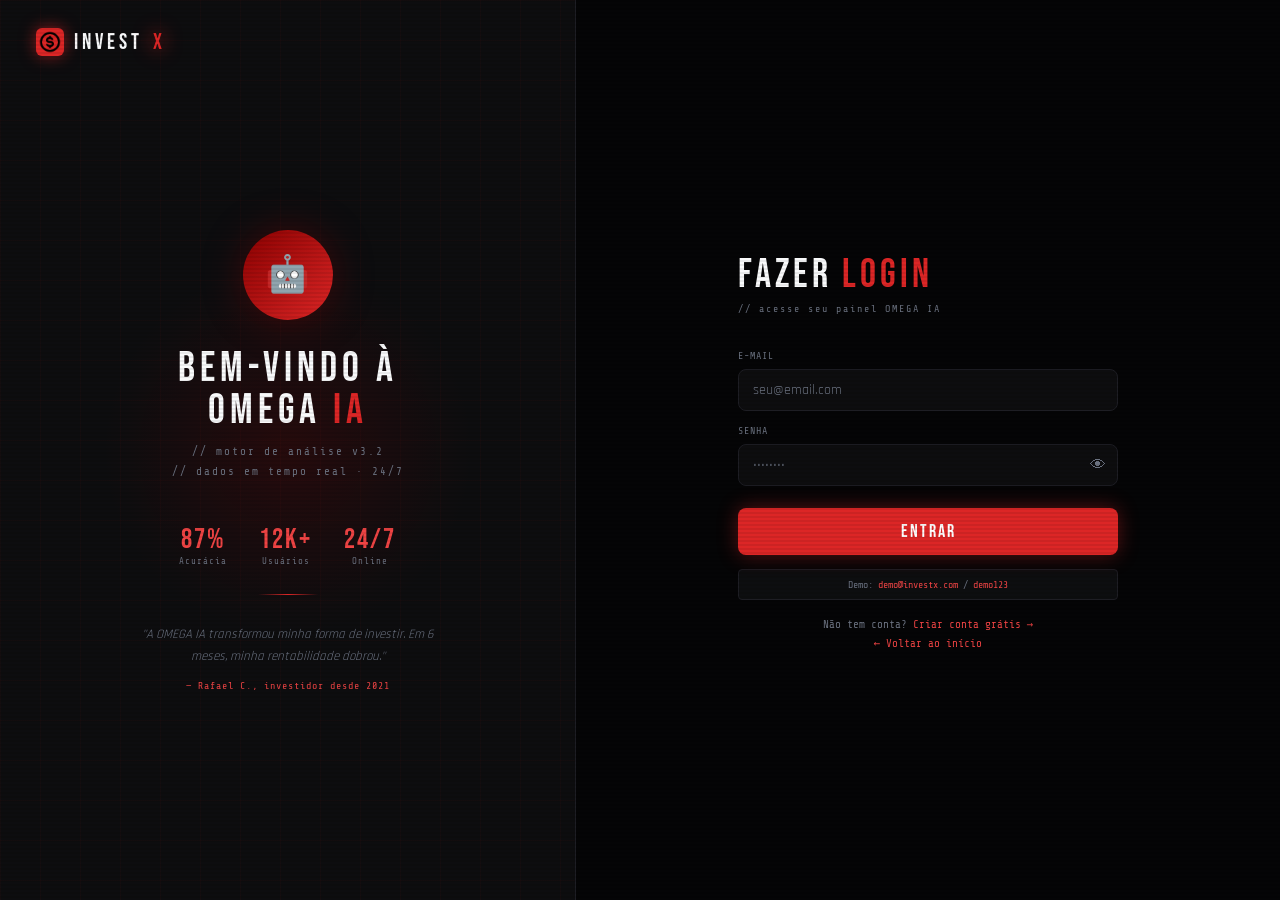
==== InvestX/Documentos/HTML/index.html @ 9cf40afb "InvestX - arquivos" ====
<!DOCTYPE html>
<html lang="pt-BR">
<head>
  <meta charset="UTF-8">
  <meta name="viewport" content="width=device-width, initial-scale=1.0">
  <meta name="author" content="Rafael Sanguini Colagrossi">
  <meta name="description" content="InvestX — IA de Investimentos">
  <title>InvestX — Dashboard</title>
  <link href="https://fonts.googleapis.com/css2?family=Bebas+Neue&family=Rajdhani:wght@300;400;500;600;700&family=Share+Tech+Mono&display=swap" rel="stylesheet">
  <link rel="stylesheet" href="../CSS/style.css">
</head>
<body>

<!-- ======= TOPBAR ======= -->
<header class="topbar">
  <span style="display:flex;align-items:center;gap:12px;">
    <button class="btn-mobile-menu" onclick="toggleSidebar()">
      <span></span><span></span><span></span>
    </button>
    <span class="logo" onclick="navigate('dashboard')">
      <span class="logo-icon">
        <img src="[data-uri]" alt="X">
      </span>
      Invest<em>X</em>
    </span>
  </span>
  <span class="top-actions">
    <span class="status-badge"><span class="status-dot"></span>IA ATIVA</span>
    <span class="status-badge">MERCADO ABERTO</span>
    <button class="btn-mobile-chat" onclick="toggleChat()">
      <img src="[data-uri]" alt="chat">
    </button>
    <a href="perfil.html" class="user-avatar" title="Perfil">VF</a>
  </span>
</header>

<span class="sidebar-overlay" id="overlay" onclick="closeAll()"></span>

<main class="layout">

<!-- ======= SIDEBAR ======= -->
<aside class="sidebar" id="sidebar">
  <nav class="sidebar-nav">
    <div class="nav-group">
      <span class="nav-label">Navegação</span>
      <button class="nav-item active" onclick="navigate('dashboard')"><span class="nav-icon">⊞</span> Dashboard</button>
      <button class="nav-item" onclick="navigate('portfolio')"><span class="nav-icon">◈</span> Portfólio</button>
      <button class="nav-item" onclick="navigate('mercado')"><span class="nav-icon">◉</span> Mercado</button>
      <button class="nav-item" onclick="navigate('analise')"><span class="nav-icon">⟁</span> Análise IA</button>
      <button class="nav-item" onclick="navigate('alertas')"><span class="nav-icon">◈</span> Alertas</button>
      <button class="nav-item" onclick="navigate('negociar')" style="border:1px solid rgba(220,38,38,0.3);margin-top:4px;"><span class="nav-icon">⚡</span> Negociar</button>
    </div>
    <div class="nav-group">
      <span class="nav-label" style="margin-top:8px;">Conta</span>
      <button class="nav-item" onclick="location.href='perfil.html'"><span class="nav-icon">◎</span> Perfil</button>
      <button class="nav-item" onclick="location.href='config.html'"><span class="nav-icon">⚙</span> Configurações</button>
      <button class="nav-item" onclick="logout()" style="margin-top:4px;"><span class="nav-icon">⇥</span> Sair</button>
    </div>
  </nav>
  <section class="market-mini">
    <span class="nav-label" style="padding:0 0 6px;font-size:10px;">Índices</span>
    <article class="mini-asset"><span class="mini-name">IBOV</span><span class="mini-val up">▲ 128.741</span></article>
    <article class="mini-asset"><span class="mini-name">S&P500</span><span class="mini-val up">▲ 5.248</span></article>
    <article class="mini-asset"><span class="mini-name">BTC/USD</span><span class="mini-val up">▲ 84.210</span></article>
    <article class="mini-asset"><span class="mini-name">USD/BRL</span><span class="mini-val dn">▼ 5,87</span></article>
  </section>
</aside>

<!-- ======= CONTENT AREA ======= -->
<section class="content-area">

  <!-- ===== DASHBOARD ===== -->
  <section class="page-view active" id="view-dashboard">
    <section class="metrics">
      <article class="metric-card" onclick="navigate('portfolio')">
        <p class="metric-label">Patrimônio Total:</p>
        <p class="metric-value">R$ 48.320</p>
        <p class="metric-change up">▲ +R$ 1.240 hoje</p>
        <p class="metric-sub">vs. ontem: R$ 47.080</p>
        <div style="margin-top:8px;border-top:1px solid var(--border);padding-top:8px;display:flex;justify-content:space-between;">
          <span style="font-family:'Share Tech Mono',monospace;font-size:10px;color:var(--gray)">Mês: <span style="color:var(--red-glow)">+R$3.740</span></span>
          <span style="font-family:'Share Tech Mono',monospace;font-size:10px;color:var(--gray)">Ano: <span style="color:var(--red-glow)">+R$8.120</span></span>
        </div>
      </article>
      <article class="metric-card" onclick="navigate('portfolio')">
        <p class="metric-label">Rentabilidade Mês:</p>
        <p class="metric-value up">+8,4%</p>
        <p class="metric-change up">▲ Acima do CDI</p>
        <p class="metric-sub">CDI: +0,87% · IBOV: +3,2%</p>
        <div style="margin-top:8px;border-top:1px solid var(--border);padding-top:8px;display:flex;justify-content:space-between;">
          <span style="font-family:'Share Tech Mono',monospace;font-size:10px;color:var(--gray)">12M: <span style="color:var(--red-glow)">+31,5%</span></span>
          <span style="font-family:'Share Tech Mono',monospace;font-size:10px;color:var(--gray)">Sharpe: <span style="color:var(--red-glow)">1.82</span></span>
        </div>
      </article>
      <article class="metric-card" onclick="navigate('analise')">
        <p class="metric-label">Score IA:</p>
        <p class="metric-value" style="color:var(--red-glow)">87/100</p>
        <p class="metric-change up">▲ +3 pts semana</p>
        <p class="metric-sub">Perfil: Moderado</p>
        <div style="margin-top:8px;border-top:1px solid var(--border);padding-top:8px;display:flex;justify-content:space-between;">
          <span style="font-family:'Share Tech Mono',monospace;font-size:10px;color:var(--gray)">Risco: <span style="color:#f59e0b">Médio</span></span>
          <span style="font-family:'Share Tech Mono',monospace;font-size:10px;color:var(--gray)">Div.: <span style="color:var(--red-glow)">Boa</span></span>
        </div>
      </article>
      <article class="metric-card" onclick="navigate('alertas')">
        <p class="metric-label">Posições Abertas:</p>
        <p class="metric-value">12</p>
        <p class="metric-change" style="color:var(--gray)">3 com alerta IA</p>
        <p class="metric-sub">2 aguard. revisão</p>
        <div style="margin-top:8px;border-top:1px solid var(--border);padding-top:8px;display:flex;justify-content:space-between;">
          <span style="font-family:'Share Tech Mono',monospace;font-size:10px;color:var(--gray)">Lucrativas: <span style="color:var(--red-glow)">9/12</span></span>
          <span style="font-family:'Share Tech Mono',monospace;font-size:10px;color:var(--gray)">Stop: <span style="color:#f59e0b">2</span></span>
        </div>
      </article>
      <article class="metric-card" onclick="navigate('portfolio')" style="cursor:pointer;">
        <p class="metric-label">Dividendos (mês):</p>
        <p class="metric-value" style="color:var(--red-glow)">R$ 420</p>
        <p class="metric-change up">▲ +R$80 vs mês ant.</p>
        <p class="metric-sub">Yield médio: 8,7% a.a.</p>
        <div style="margin-top:8px;border-top:1px solid var(--border);padding-top:8px;display:flex;justify-content:space-between;">
          <span style="font-family:'Share Tech Mono',monospace;font-size:10px;color:var(--gray)">FIIs: <span style="color:var(--red-glow)">R$310</span></span>
          <span style="font-family:'Share Tech Mono',monospace;font-size:10px;color:var(--gray)">Ações: <span style="color:var(--red-glow)">R$110</span></span>
        </div>
      </article>
      <article class="metric-card" onclick="navigate('negociar')" style="cursor:pointer;border-color:rgba(220,38,38,0.3);">
        <p class="metric-label">Poder de Compra:</p>
        <p class="metric-value">R$ 5.200</p>
        <p class="metric-change" style="color:var(--gray)">Saldo disponível</p>
        <p class="metric-sub">Margem: R$12.000</p>
        <div style="margin-top:8px;border-top:1px solid rgba(220,38,38,0.3);padding-top:8px;text-align:center;">
          <span style="font-family:'Bebas Neue',sans-serif;font-size:13px;color:var(--red-bright);letter-spacing:1px;">⚡ NEGOCIAR AGORA</span>
        </div>
      </article>
    </section>

    <section class="dash-center">
      <!-- Chart panel -->
      <section class="chart-panel">
        <header class="panel-header">
          <h2 class="panel-title">Gráfico <em>Ativo</em></h2>
          <nav class="chart-tabs">
            <button class="chart-tab active" onclick="setTab(this,'1D')">1D</button>
            <button class="chart-tab" onclick="setTab(this,'1S')">1S</button>
            <button class="chart-tab" onclick="setTab(this,'1M')">1M</button>
            <button class="chart-tab" onclick="setTab(this,'3M')">3M</button>
            <button class="chart-tab" onclick="setTab(this,'1A')">1A</button>
          </nav>
        </header>
        <figure class="chart-wrapper">
          <svg class="chart-svg" id="chartSVG" viewBox="0 0 600 220" preserveAspectRatio="none">
            <defs>
              <linearGradient id="lineGrad" x1="0%" y1="0%" x2="100%" y2="0%">
                <stop offset="0%" style="stop-color:#8b0000"/>
                <stop offset="50%" style="stop-color:#dc2626"/>
                <stop offset="100%" style="stop-color:#ef4444"/>
              </linearGradient>
              <linearGradient id="areaGrad" x1="0%" y1="0%" x2="0%" y2="100%">
                <stop offset="0%" style="stop-color:#dc2626;stop-opacity:0.25"/>
                <stop offset="100%" style="stop-color:#dc2626;stop-opacity:0"/>
              </linearGradient>
              <linearGradient id="ringGrad" x1="0%" y1="0%" x2="100%" y2="0%">
                <stop offset="0%" style="stop-color:#8b0000"/>
                <stop offset="100%" style="stop-color:#ef4444"/>
              </linearGradient>
            </defs>
            <line class="chart-bg-grid" x1="0" y1="40" x2="600" y2="40"/>
            <line class="chart-bg-grid" x1="0" y1="80" x2="600" y2="80"/>
            <line class="chart-bg-grid" x1="0" y1="120" x2="600" y2="120"/>
            <line class="chart-bg-grid" x1="0" y1="160" x2="600" y2="160"/>
            <line class="chart-bg-grid" x1="100" y1="0" x2="100" y2="220"/>
            <line class="chart-bg-grid" x1="200" y1="0" x2="200" y2="220"/>
            <line class="chart-bg-grid" x1="300" y1="0" x2="300" y2="220"/>
            <line class="chart-bg-grid" x1="400" y1="0" x2="400" y2="220"/>
            <line class="chart-bg-grid" x1="500" y1="0" x2="500" y2="220"/>
            <text class="chart-label" x="8" y="38">R$38</text>
            <text class="chart-label" x="8" y="78">R$36</text>
            <text class="chart-label" x="8" y="118">R$34</text>
            <text class="chart-label" x="8" y="158">R$32</text>
            <text class="chart-label" x="95" y="215">09h</text>
            <text class="chart-label" x="195" y="215">11h</text>
            <text class="chart-label" x="295" y="215">13h</text>
            <text class="chart-label" x="395" y="215">15h</text>
            <text class="chart-label" x="495" y="215">17h</text>
            <path class="chart-area" id="chartArea" d=""/>
            <path class="chart-line" id="chartLine" d=""/>
          </svg>
          <figcaption class="chart-overlay">
            <span class="chart-asset-name">PETR4</span>
            <span class="chart-asset-price" id="livePrice">R$ 37,48</span>
            <span class="chart-asset-change up" id="liveDelta">▲ +2.30%</span>
          </figcaption>
        </figure>
        <section class="portfolio-row">
          <article class="port-card" onclick="selectAsset('PETR4','R$ 37,48','+2.30%')">
            <span class="port-logo" style="background:linear-gradient(135deg,#8b0000,#dc2626);color:white;">P4</span>
            <span class="port-info"><strong class="port-name">PETR4</strong><span class="port-full">- Petrobras PN</span></span>
            <span class="port-right"><span class="port-price">R$37,48</span><span class="port-pct up">▲ +2.30%</span></span>
          </article>
          <article class="port-card" onclick="selectAsset('VALE3','R$ 62,14','-0.80%')">
            <span class="port-logo" style="background:linear-gradient(135deg,#1a1a2e,#3b3b6b);color:#aaa;">V3</span>
            <span class="port-info"><strong class="port-name">VALE3</strong><span class="port-full">- Vale ON</span></span>
            <span class="port-right"><span class="port-price">R$62,14</span><span class="port-pct dn">▼ -0.80%</span></span>
          </article>
          <article class="port-card" onclick="selectAsset('BTC','R$ 430.800','+4.70%')">
            <span class="port-logo" style="background:linear-gradient(135deg,#78350f,#b45309);color:white;">₿</span>
            <span class="port-info"><strong class="port-name">BTC</strong><span class="port-full">- Bitcoin</span></span>
            <span class="port-right"><span class="port-price">R$430k</span><span class="port-pct up">▲ +4.70%</span></span>
          </article>
        </section>
      </section>

      <!-- Chat panel -->
      <aside class="chat-panel" id="chatPanel">
        <header class="chat-header">
          <span class="ai-avatar">
            <img src="[data-uri]" alt="Ω">
          </span>
          <span>
            <p class="chat-ai-name">OMEGA IA</p>
            <p class="chat-ai-status">online · pronta para responder</p>
          </span>
        </header>
        <ol class="chat-messages" id="chatMessages">
          <li class="msg msg-ai">
            <p class="msg-tag">OMEGA IA</p>
            <p class="msg-bubble">Olá! 👋 Sou a **OMEGA IA**, sua assistente de investimentos. Posso analisar ações, FIIs, criptos, renda fixa e responder qualquer dúvida — financeira ou não. Como posso ajudar hoje?</p>
            <time class="msg-time">agora mesmo</time>
          </li>
        </ol>
        <nav class="suggestion-chips">
          <button class="chip" onclick="sendChip(this)">📊 Analise meu portfólio</button>
          <button class="chip" onclick="sendChip(this)">🔴 Melhores ações hoje</button>
          <button class="chip" onclick="sendChip(this)">₿ Como está o Bitcoin?</button>
          <button class="chip" onclick="sendChip(this)">📈 O que é RSI?</button>
          <button class="chip" onclick="sendChip(this)">💰 Melhor FII para dividendos</button>
          <button class="chip" onclick="sendChip(this)">⚡ Selic e meus investimentos</button>
        </nav>
        <footer class="chat-input-area">
          <textarea class="chat-input" id="chatInput" placeholder="Pergunte qualquer coisa à OMEGA IA..." rows="1"
            onkeydown="if(event.key==='Enter'&&!event.shiftKey){event.preventDefault();sendMessage()}"
            oninput="autoResize(this)"></textarea>
          <button class="send-btn" onclick="sendMessage()">
            <svg viewBox="0 0 24 24" fill="none" stroke="white" stroke-width="2.5" stroke-linecap="round">
              <line x1="22" y1="2" x2="11" y2="13"/>
              <polygon points="22 2 15 22 11 13 2 9 22 2"/>
            </svg>
          </button>
        </footer>
      </aside>
    </section>
  </section>

  <!-- ===== PORTFOLIO ===== -->
  <section class="page-view" id="view-portfolio">
    <span class="inner-page">
      <h1 class="page-title"><em>MEU</em> PORTFÓLIO</h1>
      <p class="page-sub">// 12 posições abertas · atualizado agora</p>
      <section class="summary-grid">
        <article class="summary-card"><span class="sc-label">Patrimônio Total</span><p class="sc-value">R$ 48.320</p><p class="sc-change up">▲ +R$1.240 hoje</p></article>
        <article class="summary-card"><span class="sc-label">Rentabilidade Mês</span><p class="sc-value up">+8,4%</p><p class="sc-change up">▲ CDI: 0,87%</p></article>
        <article class="summary-card"><span class="sc-label">Custo Total</span><p class="sc-value">R$ 44.600</p><p class="sc-change up">▲ Lucro: R$3.720</p></article>
      </section>
      <section class="table-section">
        <header class="table-header">
          <h2 class="table-title">POSIÇÕES <em>ABERTAS</em></h2>
          <span style="font-family:'Share Tech Mono',monospace;font-size:11px;color:var(--gray);">12 ativos</span>
        </header>
        <table class="assets-table">
          <thead><tr><th>Ativo</th><th>Qtd.</th><th>Preço Médio</th><th>Preço Atual</th><th style="text-align:right">Resultado</th><th style="text-align:right">% Cart.</th></tr></thead>
          <tbody>
            <tr>
              <td><span class="asset-logo-cell"><span class="asset-logo" style="background:linear-gradient(135deg,#8b0000,#dc2626);color:white;">P4</span><span><strong style="font-family:'Share Tech Mono',monospace;font-size:12px;color:var(--white);">PETR4</strong><br><span style="font-size:11px;color:var(--gray);">Petrobras PN</span></span></span></td>
              <td style="font-family:'Share Tech Mono',monospace">200</td><td style="font-family:'Share Tech Mono',monospace">R$35,10</td><td style="font-family:'Share Tech Mono',monospace">R$37,48</td>
              <td class="td-right up">+R$476<span>+6,78%</span></td><td class="td-right">15,5%</td>
            </tr>
            <tr>
              <td><span class="asset-logo-cell"><span class="asset-logo" style="background:linear-gradient(135deg,#1a1a2e,#3b3b6b);color:#aaa;">V3</span><span><strong style="font-family:'Share Tech Mono',monospace;font-size:12px;color:var(--white);">VALE3</strong><br><span style="font-size:11px;color:var(--gray);">Vale ON</span></span></span></td>
              <td style="font-family:'Share Tech Mono',monospace">100</td><td style="font-family:'Share Tech Mono',monospace">R$65,00</td><td style="font-family:'Share Tech Mono',monospace">R$62,14</td>
              <td class="td-right dn">-R$286<span>-4,40%</span></td><td class="td-right">12,9%</td>
            </tr>
            <tr>
              <td><span class="asset-logo-cell"><span class="asset-logo" style="background:linear-gradient(135deg,#1e3a1e,#166534);color:#86efac;">IT</span><span><strong style="font-family:'Share Tech Mono',monospace;font-size:12px;color:var(--white);">ITUB4</strong><br><span style="font-size:11px;color:var(--gray);">Itaú Unibanco PN</span></span></span></td>
              <td style="font-family:'Share Tech Mono',monospace">300</td><td style="font-family:'Share Tech Mono',monospace">R$30,20</td><td style="font-family:'Share Tech Mono',monospace">R$32,15</td>
              <td class="td-right up">+R$585<span>+6,46%</span></td><td class="td-right">19,9%</td>
            </tr>
            <tr>
              <td><span class="asset-logo-cell"><span class="asset-logo" style="background:linear-gradient(135deg,#78350f,#b45309);color:white;">₿</span><span><strong style="font-family:'Share Tech Mono',monospace;font-size:12px;color:var(--white);">BTC</strong><br><span style="font-size:11px;color:var(--gray);">Bitcoin</span></span></span></td>
              <td style="font-family:'Share Tech Mono',monospace">0.02</td><td style="font-family:'Share Tech Mono',monospace">R$390k</td><td style="font-family:'Share Tech Mono',monospace">R$430k</td>
              <td class="td-right up">+R$800<span>+10,25%</span></td><td class="td-right">17,8%</td>
            </tr>
            <tr>
              <td><span class="asset-logo-cell"><span class="asset-logo" style="background:linear-gradient(135deg,#1e293b,#334155);color:#94a3b8;">BB</span><span><strong style="font-family:'Share Tech Mono',monospace;font-size:12px;color:var(--white);">BBDC4</strong><br><span style="font-size:11px;color:var(--gray);">Bradesco PN</span></span></span></td>
              <td style="font-family:'Share Tech Mono',monospace">400</td><td style="font-family:'Share Tech Mono',monospace">R$14,80</td><td style="font-family:'Share Tech Mono',monospace">R$15,40</td>
              <td class="td-right up">+R$240<span>+4,05%</span></td><td class="td-right">12,7%</td>
            </tr>
          </tbody>
        </table>
      </section>
      <section class="alloc-section">
        <article class="alloc-card">
          <h3 class="alloc-title">ALOCAÇÃO <em>POR TIPO</em></h3>
          <ul class="alloc-list">
            <li class="alloc-item"><span class="alloc-dot" style="background:#dc2626"></span><span class="alloc-label">Ações</span><span class="alloc-bar-wrap"><span class="alloc-bar" style="width:62%;background:#dc2626"></span></span><span class="alloc-pct">62%</span></li>
            <li class="alloc-item"><span class="alloc-dot" style="background:#b45309"></span><span class="alloc-label">Cripto</span><span class="alloc-bar-wrap"><span class="alloc-bar" style="width:18%;background:#b45309"></span></span><span class="alloc-pct">18%</span></li>
            <li class="alloc-item"><span class="alloc-dot" style="background:#4b5563"></span><span class="alloc-label">FIIs</span><span class="alloc-bar-wrap"><span class="alloc-bar" style="width:12%;background:#4b5563"></span></span><span class="alloc-pct">12%</span></li>
            <li class="alloc-item"><span class="alloc-dot" style="background:#374151"></span><span class="alloc-label">Renda Fixa</span><span class="alloc-bar-wrap"><span class="alloc-bar" style="width:8%;background:#374151"></span></span><span class="alloc-pct">8%</span></li>
          </ul>
        </article>
        <article class="alloc-card">
          <h3 class="alloc-title">HISTÓRICO <em>MENSAL</em></h3>
          <svg width="100%" height="180" viewBox="0 0 260 140">
            <defs><linearGradient id="barGrad" x1="0" y1="0" x2="0" y2="1"><stop offset="0%" style="stop-color:#dc2626;stop-opacity:1"/><stop offset="100%" style="stop-color:#8b0000;stop-opacity:0.4"/></linearGradient></defs>
            <rect x="0"   y="90" width="28" height="40"  fill="url(#barGrad)" rx="2"/>
            <rect x="38"  y="70" width="28" height="60"  fill="url(#barGrad)" rx="2"/>
            <rect x="76"  y="80" width="28" height="50"  fill="url(#barGrad)" rx="2"/>
            <rect x="114" y="50" width="28" height="80"  fill="url(#barGrad)" rx="2"/>
            <rect x="152" y="60" width="28" height="70"  fill="url(#barGrad)" rx="2"/>
            <rect x="190" y="30" width="28" height="100" fill="url(#barGrad)" rx="2"/>
            <rect x="228" y="10" width="28" height="120" fill="url(#barGrad)" rx="2"/>
            <text x="0"   y="138" fill="#4b4b5a" font-family="Share Tech Mono" font-size="9">Set</text>
            <text x="38"  y="138" fill="#4b4b5a" font-family="Share Tech Mono" font-size="9">Out</text>
            <text x="76"  y="138" fill="#4b4b5a" font-family="Share Tech Mono" font-size="9">Nov</text>
            <text x="114" y="138" fill="#4b4b5a" font-family="Share Tech Mono" font-size="9">Dez</text>
            <text x="152" y="138" fill="#4b4b5a" font-family="Share Tech Mono" font-size="9">Jan</text>
            <text x="190" y="138" fill="#4b4b5a" font-family="Share Tech Mono" font-size="9">Fev</text>
            <text x="228" y="138" fill="#ef4444" font-family="Share Tech Mono" font-size="9">Mar</text>
          </svg>
        </article>
      </section>
    </span>
  </section>

  <!-- ===== MERCADO ===== -->
  <section class="page-view" id="view-mercado">
    <span class="inner-page">
      <h1 class="page-title">VISÃO DO <em>MERCADO</em></h1>
      <p class="page-sub">// B3 — Sessão aberta · IBOV +0,87% · Vol. R$18,4bi</p>
      <section class="ticker-bar">
        <span class="ticker-scroll">
          <span class="t-up">PETR4 ▲ +2.30%</span><span class="t-dn">VALE3 ▼ -0.80%</span><span class="t-up">ITUB4 ▲ +1.10%</span><span class="t-up">BBDC4 ▲ +0.50%</span><span class="t-dn">MGLU3 ▼ -3.20%</span><span class="t-up">WEGE3 ▲ +0.90%</span><span class="t-up">BTC ▲ +4.70%</span><span class="t-up">ETH ▲ +2.90%</span>
          <span class="t-up">PETR4 ▲ +2.30%</span><span class="t-dn">VALE3 ▼ -0.80%</span><span class="t-up">ITUB4 ▲ +1.10%</span><span class="t-up">BBDC4 ▲ +0.50%</span><span class="t-dn">MGLU3 ▼ -3.20%</span><span class="t-up">WEGE3 ▲ +0.90%</span><span class="t-up">BTC ▲ +4.70%</span><span class="t-up">ETH ▲ +2.90%</span>
        </span>
      </section>
      <nav class="market-tabs">
        <button class="mtab active" onclick="switchMarketTab(this,'acoes')">AÇÕES</button>
        <button class="mtab" onclick="switchMarketTab(this,'fiis')">FIIs</button>
        <button class="mtab" onclick="switchMarketTab(this,'cripto')">CRIPTO</button>
        <button class="mtab" onclick="switchMarketTab(this,'indices')">ÍNDICES</button>
      </nav>
      <section class="market-table-wrap">
        <table class="market-table">
          <thead><tr><th>#</th><th>Ativo</th><th class="td-r">Preço</th><th class="td-r">Variação</th><th class="td-r">Volume</th><th class="td-r">Score IA</th></tr></thead>
          <tbody id="marketBody"></tbody>
        </table>
      </section>
    </span>
  </section>

  <!-- ===== ANÁLISE IA ===== -->
  <section class="page-view" id="view-analise">
    <span class="inner-page">
      <h1 class="page-title">ANÁLISE <em>IA</em></h1>
      <p class="page-sub">// motor OMEGA v3.2 · último scan: 2 min atrás</p>
      <section class="score-section">
        <article class="score-card">
          <svg width="120" height="120" viewBox="0 0 120 120" style="overflow:visible">
            <circle class="ring-bg" cx="60" cy="60" r="50"/>
            <circle class="ring-fg" cx="60" cy="60" r="50" stroke-dasharray="314" stroke-dashoffset="40"/>
          </svg>
          <p class="score-number">87</p>
          <p class="score-lbl">SCORE OMEGA</p>
          <p style="font-family:'Share Tech Mono',monospace;font-size:10px;color:var(--gray);text-align:center;">Perfil Moderado<br>▲ +3pts esta semana</p>
        </article>
        <article class="insights-card">
          <h3 class="ic-title">INSIGHTS <em>DO DIA</em></h3>
          <ul class="insight-list">
            <li class="insight-item"><span class="insight-icon">🔥</span><span class="insight-text"><strong>PETR4 em zona de oportunidade</strong><p>Rompeu a média de 20 períodos com volume 40% acima do normal. RSI em 58 — não sobrecomprado.</p><span class="insight-badge badge-buy">COMPRAR</span></span></li>
            <li class="insight-item"><span class="insight-icon">⚠️</span><span class="insight-text"><strong>VALE3 em tendência de queda</strong><p>Correlação com minério negativa. Risco de suporte em R$60 não ser mantido.</p><span class="insight-badge badge-warn">ATENÇÃO</span></span></li>
            <li class="insight-item"><span class="insight-icon">₿</span><span class="insight-text"><strong>Bitcoin — momentum altista</strong><p>Rompeu resistência de R$420k. Próximo alvo: R$450k. Sentimento: 72/100.</p><span class="insight-badge badge-buy">MANTER</span></span></li>
            <li class="insight-item"><span class="insight-icon">📊</span><span class="insight-text"><strong>Diversificação recomendada</strong><p>70% em renda variável aumenta risco. Rebalancear 10% para FIIs ou renda fixa.</p><span class="insight-badge badge-hold">REBALANCEAR</span></span></li>
          </ul>
        </article>
      </section>
      <section class="pred-section">
        <header class="pred-header">
          <h2 class="pred-title">PREVISÕES <em>IA — 7 DIAS</em></h2>
          <span style="font-family:'Share Tech Mono',monospace;font-size:11px;color:var(--gray);">OMEGA-v3.2</span>
        </header>
        <table class="pred-table">
          <thead><tr><th>Ativo</th><th>Preço Atual</th><th>Alvo 7D</th><th>Variação</th><th>Confiança</th><th>Sinal</th></tr></thead>
          <tbody>
            <tr><td><strong style="color:var(--white)">PETR4</strong></td><td>R$37,48</td><td style="color:var(--red-glow)">R$39,20</td><td class="up">+4,59%</td><td><span>78%</span><span class="conf-bar"><span class="conf-fill" style="width:78%"></span></span></td><td><span class="insight-badge badge-buy">COMPRA</span></td></tr>
            <tr><td><strong style="color:var(--white)">VALE3</strong></td><td>R$62,14</td><td style="color:#6b7280">R$60,50</td><td class="dn">-2,64%</td><td><span>65%</span><span class="conf-bar"><span class="conf-fill" style="width:65%;background:linear-gradient(90deg,#374151,#6b7280)"></span></span></td><td><span class="insight-badge badge-sell">VENDA</span></td></tr>
            <tr><td><strong style="color:var(--white)">ITUB4</strong></td><td>R$32,15</td><td style="color:var(--red-glow)">R$33,80</td><td class="up">+5,13%</td><td><span>71%</span><span class="conf-bar"><span class="conf-fill" style="width:71%"></span></span></td><td><span class="insight-badge badge-hold">MANTER</span></td></tr>
            <tr><td><strong style="color:var(--white)">BTC</strong></td><td>R$430k</td><td style="color:var(--red-glow)">R$455k</td><td class="up">+5,81%</td><td><span>62%</span><span class="conf-bar"><span class="conf-fill" style="width:62%"></span></span></td><td><span class="insight-badge badge-buy">COMPRA</span></td></tr>
          </tbody>
        </table>
      </section>
    </span>
  </section>

  <!-- ===== ALERTAS ===== -->
  <section class="page-view" id="view-alertas">
    <span class="inner-page">
      <h1 class="page-title">CENTRAL DE <em>ALERTAS</em></h1>
      <p class="page-sub">// 3 alertas ativos · 2 disparados hoje</p>
      <section class="alert-stats">
        <article class="stat-pill"><p class="stat-pill-num" style="color:var(--red-glow)">3</p><p class="stat-pill-lbl">Ativos</p></article>
        <article class="stat-pill"><p class="stat-pill-num" style="color:#f59e0b">2</p><p class="stat-pill-lbl">Disparados</p></article>
        <article class="stat-pill"><p class="stat-pill-num" style="color:var(--gray)">8</p><p class="stat-pill-lbl">Arquivados</p></article>
        <article class="stat-pill"><p class="stat-pill-num">5</p><p class="stat-pill-lbl">Configurados</p></article>
      </section>
      <section class="alerts-container" id="alertsContainer">
        <article class="alert-item urgent">
          <span class="alert-icon-wrap red">🔥</span>
          <span class="alert-body"><p class="alert-title">PETR4 atingiu alvo de preço</p><p class="alert-desc">Ultrapassou R$37,00 — operando em +2,3%. Possível momento de realização de lucro.</p><span class="alert-meta"><span class="alert-asset">PETR4</span><time class="alert-time-tag">há 12 min</time></span></span>
          <span class="alert-action"><button class="btn-goto" onclick="navigate('portfolio')">Ver ativo</button><button class="btn-dismiss" onclick="dismissAlert(this)">Dispensar</button></span>
        </article>
        <article class="alert-item urgent">
          <span class="alert-icon-wrap yellow">⚠️</span>
          <span class="alert-body"><p class="alert-title">VALE3 abaixo da média móvel 20</p><p class="alert-desc">Cruzou abaixo da MM20 pela segunda vez esta semana — sinal de possível continuação de baixa.</p><span class="alert-meta"><span class="alert-asset">VALE3</span><time class="alert-time-tag">há 38 min</time></span></span>
          <span class="alert-action"><button class="btn-goto" onclick="navigate('analise')">Ver análise</button><button class="btn-dismiss" onclick="dismissAlert(this)">Dispensar</button></span>
        </article>
        <article class="alert-item">
          <span class="alert-icon-wrap gray">📊</span>
          <span class="alert-body"><p class="alert-title">Revisão semanal disponível</p><p class="alert-desc">Relatório de performance gerado pela OMEGA IA. Confira insights e oportunidades.</p><span class="alert-meta"><span class="alert-asset">PORTFÓLIO</span><time class="alert-time-tag">há 2h</time></span></span>
          <span class="alert-action"><button class="btn-goto" onclick="navigate('analise')">Ver relatório</button><button class="btn-dismiss" onclick="dismissAlert(this)">Dispensar</button></span>
        </article>
        <article class="alert-item">
          <span class="alert-icon-wrap gray">₿</span>
          <span class="alert-body"><p class="alert-title">Bitcoin — Stop loss próximo</p><p class="alert-desc">BTC está a 3,2% do stop loss em R$415k. Monitore a posição de perto.</p><span class="alert-meta"><span class="alert-asset">BTC</span><time class="alert-time-tag">há 4h</time></span></span>
          <span class="alert-action"><button class="btn-goto" onclick="navigate('portfolio')">Ver posição</button><button class="btn-dismiss" onclick="dismissAlert(this)">Dispensar</button></span>
        </article>
      </section>
      <section class="new-alert-section">
        <h3 class="na-title">CRIAR NOVO <em>ALERTA</em></h3>
        <fieldset class="alert-form">
          <span><label class="field-label" for="alert-asset">Ativo</label><input class="field-input" id="alert-asset" type="text" placeholder="Ex: PETR4"></span>
          <span><label class="field-label" for="alert-type">Tipo</label><select class="field-input" id="alert-type"><option>Preço acima de</option><option>Preço abaixo de</option><option>Variação % no dia</option><option>Volume acima de</option></select></span>
          <span><label class="field-label" for="alert-value">Valor</label><input class="field-input" id="alert-value" type="text" placeholder="Ex: R$40,00"></span>
          <button class="btn-create" onclick="createAlert()">+ CRIAR</button>
        </fieldset>
      </section>
    </span>
  </section>

  <!-- ===== NEGOCIAR ===== -->
  <section class="page-view" id="view-negociar">
    <span class="inner-page">
      <h1 class="page-title">NEGOCIAR <em>ATIVOS</em></h1>
      <p class="page-sub">// B3 · Crypto · Simulação de ordens · OMEGA IA assistindo</p>

      <section style="display:grid;grid-template-columns:1fr 1fr;gap:16px;margin-bottom:20px;">
        <article class="metric-card" style="cursor:default;">
          <p class="metric-label">Saldo Disponível</p>
          <p class="metric-value">R$ 5.200,00</p>
          <p class="metric-sub">Para ordens de compra</p>
        </article>
        <article class="metric-card" style="cursor:default;">
          <p class="metric-label">Ordens hoje</p>
          <p class="metric-value" style="color:var(--red-glow)">3</p>
          <p class="metric-sub">2 executadas · 1 pendente</p>
        </article>
      </section>

      <!-- Tabs: Comprar | Vender | Simular -->
      <nav class="market-tabs" style="margin-bottom:20px;">
        <button class="mtab active" onclick="switchTradeTab(this,'comprar')">COMPRAR</button>
        <button class="mtab" onclick="switchTradeTab(this,'vender')">VENDER</button>
        <button class="mtab" onclick="switchTradeTab(this,'simular')">SIMULAR</button>
        <button class="mtab" onclick="switchTradeTab(this,'ordens')">ORDENS</button>
      </nav>

      <!-- COMPRAR -->
      <div id="trade-comprar" class="trade-panel">
        <section style="display:grid;grid-template-columns:1.2fr 1fr;gap:20px;align-items:start;">
          <article style="background:var(--card);border:1px solid var(--border);border-radius:8px;padding:24px;">
            <h3 style="font-family:'Bebas Neue',sans-serif;font-size:20px;letter-spacing:2px;color:var(--white);margin-bottom:20px;">ORDEM DE <em style="color:var(--red-bright)">COMPRA</em></h3>
            <div style="display:flex;flex-direction:column;gap:14px;">
              <div>
                <label class="field-label">Ativo</label>
                <select class="field-input" id="buy-asset" onchange="updateTradePrice('buy')">
                  <option value="PETR4|37.48">PETR4 — Petrobras PN</option>
                  <option value="VALE3|62.14">VALE3 — Vale ON</option>
                  <option value="ITUB4|32.15">ITUB4 — Itaú Unibanco</option>
                  <option value="BBDC4|15.40">BBDC4 — Bradesco PN</option>
                  <option value="WEGE3|48.70">WEGE3 — WEG ON</option>
                  <option value="MGLU3|5.12">MGLU3 — Magazine Luiza</option>
                  <option value="BTC|430800">BTC — Bitcoin</option>
                  <option value="ETH|22100">ETH — Ethereum</option>
                  <option value="SOL|780">SOL — Solana</option>
                  <option value="MXRF11|10.12">MXRF11 — Maxi Renda FII</option>
                  <option value="HGLG11|168.50">HGLG11 — CSHG Logística</option>
                </select>
              </div>
              <div>
                <label class="field-label">Tipo de Ordem</label>
                <select class="field-input" id="buy-order-type" onchange="toggleLimitPrice('buy')">
                  <option value="mercado">A Mercado (execução imediata)</option>
                  <option value="limitada">Limitada (defina o preço)</option>
                  <option value="stop">Stop Loss</option>
                  <option value="stop-gain">Stop Gain</option>
                </select>
              </div>
              <div id="buy-limit-price-wrap" style="display:none;">
                <label class="field-label">Preço Limite (R$)</label>
                <input class="field-input" id="buy-limit-price" type="number" step="0.01" placeholder="0,00">
              </div>
              <div>
                <label class="field-label">Quantidade</label>
                <input class="field-input" id="buy-qty" type="number" min="1" value="100" oninput="calcTradeTotal('buy')">
              </div>
              <div style="background:var(--dark);border:1px solid var(--border);border-radius:6px;padding:14px;">
                <div style="display:flex;justify-content:space-between;margin-bottom:8px;">
                  <span style="font-family:'Share Tech Mono',monospace;font-size:11px;color:var(--gray);">Preço unitário</span>
                  <span style="font-family:'Share Tech Mono',monospace;font-size:12px;color:var(--white);" id="buy-unit-price">R$ 37,48</span>
                </div>
                <div style="display:flex;justify-content:space-between;margin-bottom:8px;">
                  <span style="font-family:'Share Tech Mono',monospace;font-size:11px;color:var(--gray);">Corretagem</span>
                  <span style="font-family:'Share Tech Mono',monospace;font-size:12px;color:var(--white);">R$ 0,00</span>
                </div>
                <div style="display:flex;justify-content:space-between;border-top:1px solid var(--border);padding-top:8px;">
                  <span style="font-family:'Share Tech Mono',monospace;font-size:12px;color:var(--white);font-weight:bold;">Total estimado</span>
                  <span style="font-family:'Share Tech Mono',monospace;font-size:14px;color:var(--red-glow);font-weight:bold;" id="buy-total">R$ 3.748,00</span>
                </div>
              </div>
              <button onclick="executeOrder('compra')" style="background:var(--red-bright);color:white;border:none;padding:14px;border-radius:6px;font-family:'Bebas Neue',sans-serif;font-size:18px;letter-spacing:2px;cursor:pointer;box-shadow:0 0 20px rgba(220,38,38,.4);transition:all .2s;" onmouseover="this.style.boxShadow='0 0 32px rgba(239,68,68,.6)'" onmouseout="this.style.boxShadow='0 0 20px rgba(220,38,38,.4)'">
                ⚡ ENVIAR ORDEM DE COMPRA
              </button>
              <p style="font-family:'Share Tech Mono',monospace;font-size:10px;color:var(--gray);text-align:center;line-height:1.5;">⚠ Simulação educacional · Nenhuma ordem real é executada · Não constitui recomendação de investimento</p>
            </div>
          </article>

          <!-- Info do ativo selecionado -->
          <article style="background:var(--card);border:1px solid var(--border);border-radius:8px;padding:24px;">
            <h3 style="font-family:'Bebas Neue',sans-serif;font-size:16px;letter-spacing:2px;color:var(--white);margin-bottom:16px;">INFO DO <em style="color:var(--red-bright)">ATIVO</em></h3>
            <div id="trade-asset-info" style="display:flex;flex-direction:column;gap:10px;">
              <div style="display:flex;justify-content:space-between;padding:8px 0;border-bottom:1px solid var(--border);">
                <span style="font-family:'Share Tech Mono',monospace;font-size:11px;color:var(--gray);">Preço atual</span>
                <span style="font-family:'Share Tech Mono',monospace;font-size:13px;color:var(--white);" id="info-price">R$ 37,48</span>
              </div>
              <div style="display:flex;justify-content:space-between;padding:8px 0;border-bottom:1px solid var(--border);">
                <span style="font-family:'Share Tech Mono',monospace;font-size:11px;color:var(--gray);">Variação dia</span>
                <span style="font-family:'Share Tech Mono',monospace;font-size:13px;color:var(--red-glow);" id="info-chg">▲ +2,30%</span>
              </div>
              <div style="display:flex;justify-content:space-between;padding:8px 0;border-bottom:1px solid var(--border);">
                <span style="font-family:'Share Tech Mono',monospace;font-size:11px;color:var(--gray);">Score OMEGA</span>
                <span style="font-family:'Share Tech Mono',monospace;font-size:13px;color:var(--red-glow);" id="info-score">82/100</span>
              </div>
              <div style="display:flex;justify-content:space-between;padding:8px 0;border-bottom:1px solid var(--border);">
                <span style="font-family:'Share Tech Mono',monospace;font-size:11px;color:var(--gray);">Sinal IA</span>
                <span id="info-signal" style="font-family:'Share Tech Mono',monospace;font-size:12px;background:rgba(220,38,38,.15);color:var(--red-bright);padding:2px 8px;border-radius:4px;">COMPRAR</span>
              </div>
              <div style="padding:8px 0;border-bottom:1px solid var(--border);">
                <span style="font-family:'Share Tech Mono',monospace;font-size:11px;color:var(--gray);">Análise OMEGA IA</span>
                <p style="font-size:12px;color:var(--light);margin-top:6px;line-height:1.6;" id="info-analysis">PETR4 em momento técnico positivo. Operando acima da MM20 com RSI neutro em 58. Suporte forte em R$35,80. Volume acima da média indica interesse comprador.</p>
              </div>
              <div style="display:flex;justify-content:space-between;padding:8px 0;">
                <span style="font-family:'Share Tech Mono',monospace;font-size:11px;color:var(--gray);">Previsão 7D</span>
                <span style="font-family:'Share Tech Mono',monospace;font-size:13px;color:var(--red-glow);">R$ 39,20 (+4,59%)</span>
              </div>
            </div>
          </article>
        </section>
      </div>

      <!-- VENDER -->
      <div id="trade-vender" class="trade-panel" style="display:none;">
        <section style="display:grid;grid-template-columns:1.2fr 1fr;gap:20px;align-items:start;">
          <article style="background:var(--card);border:1px solid var(--border);border-radius:8px;padding:24px;">
            <h3 style="font-family:'Bebas Neue',sans-serif;font-size:20px;letter-spacing:2px;color:var(--white);margin-bottom:20px;">ORDEM DE <em style="color:#6b7280">VENDA</em></h3>
            <div style="display:flex;flex-direction:column;gap:14px;">
              <div>
                <label class="field-label">Posição em carteira</label>
                <select class="field-input" id="sell-asset" onchange="updateSellInfo()">
                  <option value="PETR4|37.48|200|35.10">PETR4 · 200 cotas · PM: R$35,10</option>
                  <option value="VALE3|62.14|100|65.00">VALE3 · 100 cotas · PM: R$65,00</option>
                  <option value="ITUB4|32.15|300|30.20">ITUB4 · 300 cotas · PM: R$30,20</option>
                  <option value="BBDC4|15.40|400|14.80">BBDC4 · 400 cotas · PM: R$14,80</option>
                  <option value="BTC|430800|0.02|390000">BTC · 0,02 BTC · PM: R$390k</option>
                </select>
              </div>
              <div>
                <label class="field-label">Tipo de Ordem</label>
                <select class="field-input" id="sell-order-type">
                  <option>A Mercado</option>
                  <option>Limitada</option>
                  <option>Stop Loss</option>
                </select>
              </div>
              <div>
                <label class="field-label">Quantidade a vender</label>
                <input class="field-input" id="sell-qty" type="number" min="1" value="100" oninput="calcSellTotal()">
              </div>
              <div style="background:var(--dark);border:1px solid var(--border);border-radius:6px;padding:14px;" id="sell-summary">
                <div style="display:flex;justify-content:space-between;margin-bottom:8px;">
                  <span style="font-family:'Share Tech Mono',monospace;font-size:11px;color:var(--gray);">Preço médio de compra</span>
                  <span style="font-family:'Share Tech Mono',monospace;font-size:12px;color:var(--white);" id="sell-pm">R$ 35,10</span>
                </div>
                <div style="display:flex;justify-content:space-between;margin-bottom:8px;">
                  <span style="font-family:'Share Tech Mono',monospace;font-size:11px;color:var(--gray);">Preço atual</span>
                  <span style="font-family:'Share Tech Mono',monospace;font-size:12px;color:var(--white);" id="sell-current">R$ 37,48</span>
                </div>
                <div style="display:flex;justify-content:space-between;margin-bottom:8px;">
                  <span style="font-family:'Share Tech Mono',monospace;font-size:11px;color:var(--gray);">Resultado estimado</span>
                  <span style="font-family:'Share Tech Mono',monospace;font-size:12px;" id="sell-result" class="up">+R$ 238,00 (+6,78%)</span>
                </div>
                <div style="display:flex;justify-content:space-between;border-top:1px solid var(--border);padding-top:8px;">
                  <span style="font-family:'Share Tech Mono',monospace;font-size:12px;color:var(--white);">Total a receber</span>
                  <span style="font-family:'Share Tech Mono',monospace;font-size:14px;color:var(--red-glow);" id="sell-total">R$ 3.748,00</span>
                </div>
              </div>
              <button onclick="executeOrder('venda')" style="background:#374151;color:white;border:1px solid #6b7280;padding:14px;border-radius:6px;font-family:'Bebas Neue',sans-serif;font-size:18px;letter-spacing:2px;cursor:pointer;transition:all .2s;" onmouseover="this.style.background='#4b5563'" onmouseout="this.style.background='#374151'">
                ENVIAR ORDEM DE VENDA
              </button>
              <p style="font-family:'Share Tech Mono',monospace;font-size:10px;color:var(--gray);text-align:center;">⚠ Simulação educacional · Nenhuma ordem real é executada</p>
            </div>
          </article>
          <article style="background:var(--card);border:1px solid var(--border);border-radius:8px;padding:24px;">
            <h3 style="font-family:'Bebas Neue',sans-serif;font-size:16px;letter-spacing:2px;color:var(--white);margin-bottom:16px;">POSIÇÃO <em style="color:var(--red-bright)">ATUAL</em></h3>
            <div style="display:flex;flex-direction:column;gap:10px;" id="sell-position-info">
              <div style="display:flex;justify-content:space-between;padding:8px 0;border-bottom:1px solid var(--border);">
                <span style="font-family:'Share Tech Mono',monospace;font-size:11px;color:var(--gray);">Qtd. em carteira</span>
                <span style="font-family:'Share Tech Mono',monospace;font-size:13px;color:var(--white);">200 cotas</span>
              </div>
              <div style="display:flex;justify-content:space-between;padding:8px 0;border-bottom:1px solid var(--border);">
                <span style="font-family:'Share Tech Mono',monospace;font-size:11px;color:var(--gray);">Valor investido</span>
                <span style="font-family:'Share Tech Mono',monospace;font-size:13px;color:var(--white);">R$ 7.020,00</span>
              </div>
              <div style="display:flex;justify-content:space-between;padding:8px 0;border-bottom:1px solid var(--border);">
                <span style="font-family:'Share Tech Mono',monospace;font-size:11px;color:var(--gray);">Valor atual</span>
                <span style="font-family:'Share Tech Mono',monospace;font-size:13px;color:var(--white);">R$ 7.496,00</span>
              </div>
              <div style="display:flex;justify-content:space-between;padding:8px 0;">
                <span style="font-family:'Share Tech Mono',monospace;font-size:11px;color:var(--gray);">Lucro/Prejuízo</span>
                <span style="font-family:'Share Tech Mono',monospace;font-size:13px;" class="up">+R$ 476,00 (+6,78%)</span>
              </div>
              <div style="background:rgba(220,38,38,.08);border:1px solid rgba(220,38,38,.2);border-radius:6px;padding:12px;margin-top:8px;">
                <p style="font-family:'Share Tech Mono',monospace;font-size:10px;color:var(--red-glow);margin-bottom:6px;">💡 OMEGA IA sugere:</p>
                <p style="font-size:12px;color:var(--light);line-height:1.5;">Considere realizar parcial de 30% do lucro e manter o restante. RSI próximo de 60 — ainda não sobrecomprado.</p>
              </div>
            </div>
          </article>
        </section>
      </div>

      <!-- SIMULAR -->
      <div id="trade-simular" class="trade-panel" style="display:none;">
        <section style="display:grid;grid-template-columns:1fr 1fr;gap:20px;">
          <article style="background:var(--card);border:1px solid var(--border);border-radius:8px;padding:24px;">
            <h3 style="font-family:'Bebas Neue',sans-serif;font-size:20px;letter-spacing:2px;color:var(--white);margin-bottom:20px;">SIMULAÇÃO DE <em style="color:var(--red-bright)">INVESTIMENTO</em></h3>
            <div style="display:flex;flex-direction:column;gap:14px;">
              <div>
                <label class="field-label">Ativo</label>
                <select class="field-input" id="sim-asset">
                  <option value="PETR4|37.48|0.12">PETR4 — Petrobras PN</option>
                  <option value="VALE3|62.14|0.08">VALE3 — Vale ON</option>
                  <option value="ITUB4|32.15|0.15">ITUB4 — Itaú Unibanco</option>
                  <option value="WEGE3|48.70|0.18">WEGE3 — WEG ON</option>
                  <option value="BTC|430800|0.85">BTC — Bitcoin</option>
                  <option value="ETH|22100|0.60">ETH — Ethereum</option>
                  <option value="MXRF11|10.12|0.09">MXRF11 — Maxi Renda FII</option>
                  <option value="HGLG11|168.50|0.11">HGLG11 — CSHG Logística</option>
                </select>
              </div>
              <div>
                <label class="field-label">Valor a investir (R$)</label>
                <input class="field-input" id="sim-valor" type="number" value="5000" min="100" oninput="runSimulation()">
              </div>
              <div>
                <label class="field-label">Período</label>
                <select class="field-input" id="sim-periodo" onchange="runSimulation()">
                  <option value="1">1 ano</option>
                  <option value="2">2 anos</option>
                  <option value="5" selected>5 anos</option>
                  <option value="10">10 anos</option>
                  <option value="20">20 anos</option>
                </select>
              </div>
              <div>
                <label class="field-label">Aporte mensal adicional (R$)</label>
                <input class="field-input" id="sim-aporte" type="number" value="500" min="0" oninput="runSimulation()">
              </div>
              <button onclick="runSimulation()" style="background:var(--red-bright);color:white;border:none;padding:12px;border-radius:6px;font-family:'Bebas Neue',sans-serif;font-size:17px;letter-spacing:2px;cursor:pointer;">
                ▶ SIMULAR
              </button>
            </div>
          </article>

          <article style="background:var(--card);border:1px solid var(--border);border-radius:8px;padding:24px;" id="sim-result-card">
            <h3 style="font-family:'Bebas Neue',sans-serif;font-size:16px;letter-spacing:2px;color:var(--white);margin-bottom:16px;">RESULTADO <em style="color:var(--red-bright)">PROJETADO</em></h3>
            <div style="display:flex;flex-direction:column;gap:10px;" id="sim-results">
              <div style="text-align:center;padding:20px 0;">
                <p style="font-family:'Bebas Neue',sans-serif;font-size:52px;color:var(--red-glow);letter-spacing:2px;" id="sim-final-value">R$ 36.874</p>
                <p style="font-family:'Share Tech Mono',monospace;font-size:11px;color:var(--gray);margin-top:4px;">Valor projetado ao final do período</p>
              </div>
              <div style="display:grid;grid-template-columns:1fr 1fr;gap:10px;">
                <div style="background:var(--dark);border-radius:6px;padding:12px;text-align:center;">
                  <p style="font-family:'Share Tech Mono',monospace;font-size:10px;color:var(--gray);margin-bottom:4px;">Investido total</p>
                  <p style="font-family:'Share Tech Mono',monospace;font-size:14px;color:var(--white);" id="sim-total-inv">R$ 35.000</p>
                </div>
                <div style="background:var(--dark);border-radius:6px;padding:12px;text-align:center;">
                  <p style="font-family:'Share Tech Mono',monospace;font-size:10px;color:var(--gray);margin-bottom:4px;">Lucro estimado</p>
                  <p style="font-family:'Share Tech Mono',monospace;font-size:14px;" id="sim-lucro" class="up">+R$ 1.874</p>
                </div>
                <div style="background:var(--dark);border-radius:6px;padding:12px;text-align:center;">
                  <p style="font-family:'Share Tech Mono',monospace;font-size:10px;color:var(--gray);margin-bottom:4px;">Rentabilidade</p>
                  <p style="font-family:'Share Tech Mono',monospace;font-size:14px;" id="sim-rent" class="up">+5,35%</p>
                </div>
                <div style="background:var(--dark);border-radius:6px;padding:12px;text-align:center;">
                  <p style="font-family:'Share Tech Mono',monospace;font-size:10px;color:var(--gray);margin-bottom:4px;">Cotas adquiridas</p>
                  <p style="font-family:'Share Tech Mono',monospace;font-size:14px;color:var(--white);" id="sim-cotas">133</p>
                </div>
              </div>
              <div style="background:rgba(220,38,38,.08);border:1px solid rgba(220,38,38,.2);border-radius:6px;padding:12px;margin-top:4px;">
                <p style="font-family:'Share Tech Mono',monospace;font-size:10px;color:var(--red-glow);margin-bottom:6px;">💡 Análise OMEGA IA:</p>
                <p style="font-size:12px;color:var(--light);line-height:1.5;" id="sim-ai-comment">Com base no histórico do ativo e sua volatilidade, essa é uma projeção conservadora. Aportes mensais regulares reduzem o risco via preço médio.</p>
              </div>
              <p style="font-family:'Share Tech Mono',monospace;font-size:10px;color:var(--gray);text-align:center;">⚠ Projeção baseada em retorno histórico médio · Rentabilidade passada não garante resultados futuros</p>
            </div>
          </article>
        </section>
      </div>

      <!-- ORDENS -->
      <div id="trade-ordens" class="trade-panel" style="display:none;">
        <article style="background:var(--card);border:1px solid var(--border);border-radius:8px;overflow:hidden;">
          <div style="padding:16px 20px;border-bottom:1px solid var(--border);display:flex;justify-content:space-between;align-items:center;">
            <h3 style="font-family:'Bebas Neue',sans-serif;font-size:18px;letter-spacing:2px;color:var(--white);">HISTÓRICO DE <em style="color:var(--red-bright)">ORDENS</em></h3>
            <span style="font-family:'Share Tech Mono',monospace;font-size:11px;color:var(--gray);">últimas 30 ordens simuladas</span>
          </div>
          <table class="market-table" id="ordens-table">
            <thead><tr><th>Data/Hora</th><th>Ativo</th><th>Tipo</th><th class="td-r">Qtd.</th><th class="td-r">Preço</th><th class="td-r">Total</th><th class="td-r">Status</th></tr></thead>
            <tbody id="ordens-body">
              <tr>
                <td style="font-family:'Share Tech Mono',monospace;font-size:11px;color:var(--gray)">25/03 14:32</td>
                <td><strong style="color:var(--white);font-family:'Share Tech Mono',monospace;font-size:12px">PETR4</strong></td>
                <td><span style="background:rgba(220,38,38,.15);color:var(--red-bright);padding:2px 8px;border-radius:4px;font-size:11px;font-family:'Share Tech Mono',monospace">COMPRA</span></td>
                <td class="td-r" style="font-family:'Share Tech Mono',monospace;font-size:12px">100</td>
                <td class="td-r" style="font-family:'Share Tech Mono',monospace;font-size:12px">R$37,48</td>
                <td class="td-r" style="font-family:'Share Tech Mono',monospace;font-size:12px">R$3.748</td>
                <td class="td-r"><span style="background:rgba(34,197,94,.1);color:#4ade80;padding:2px 8px;border-radius:4px;font-size:11px;font-family:'Share Tech Mono',monospace">EXECUTADA</span></td>
              </tr>
              <tr>
                <td style="font-family:'Share Tech Mono',monospace;font-size:11px;color:var(--gray)">25/03 11:15</td>
                <td><strong style="color:var(--white);font-family:'Share Tech Mono',monospace;font-size:12px">BTC</strong></td>
                <td><span style="background:rgba(220,38,38,.15);color:var(--red-bright);padding:2px 8px;border-radius:4px;font-size:11px;font-family:'Share Tech Mono',monospace">COMPRA</span></td>
                <td class="td-r" style="font-family:'Share Tech Mono',monospace;font-size:12px">0.01</td>
                <td class="td-r" style="font-family:'Share Tech Mono',monospace;font-size:12px">R$428k</td>
                <td class="td-r" style="font-family:'Share Tech Mono',monospace;font-size:12px">R$4.280</td>
                <td class="td-r"><span style="background:rgba(34,197,94,.1);color:#4ade80;padding:2px 8px;border-radius:4px;font-size:11px;font-family:'Share Tech Mono',monospace">EXECUTADA</span></td>
              </tr>
              <tr>
                <td style="font-family:'Share Tech Mono',monospace;font-size:11px;color:var(--gray)">24/03 16:44</td>
                <td><strong style="color:var(--white);font-family:'Share Tech Mono',monospace;font-size:12px">VALE3</strong></td>
                <td><span style="background:rgba(107,114,128,.15);color:#9ca3af;padding:2px 8px;border-radius:4px;font-size:11px;font-family:'Share Tech Mono',monospace">VENDA</span></td>
                <td class="td-r" style="font-family:'Share Tech Mono',monospace;font-size:12px">50</td>
                <td class="td-r" style="font-family:'Share Tech Mono',monospace;font-size:12px">R$62,14</td>
                <td class="td-r" style="font-family:'Share Tech Mono',monospace;font-size:12px">R$3.107</td>
                <td class="td-r"><span style="background:rgba(34,197,94,.1);color:#4ade80;padding:2px 8px;border-radius:4px;font-size:11px;font-family:'Share Tech Mono',monospace">EXECUTADA</span></td>
              </tr>
              <tr>
                <td style="font-family:'Share Tech Mono',monospace;font-size:11px;color:var(--gray)">24/03 09:02</td>
                <td><strong style="color:var(--white);font-family:'Share Tech Mono',monospace;font-size:12px">ITUB4</strong></td>
                <td><span style="background:rgba(220,38,38,.15);color:var(--red-bright);padding:2px 8px;border-radius:4px;font-size:11px;font-family:'Share Tech Mono',monospace">COMPRA</span></td>
                <td class="td-r" style="font-family:'Share Tech Mono',monospace;font-size:12px">200</td>
                <td class="td-r" style="font-family:'Share Tech Mono',monospace;font-size:12px">R$31,90</td>
                <td class="td-r" style="font-family:'Share Tech Mono',monospace;font-size:12px">R$6.380</td>
                <td class="td-r"><span style="background:rgba(245,158,11,.1);color:#fbbf24;padding:2px 8px;border-radius:4px;font-size:11px;font-family:'Share Tech Mono',monospace">PENDENTE</span></td>
              </tr>
            </tbody>
          </table>
        </article>
      </div>

    </span>
  </section>

</section><!-- /content-area -->
</main>


<script src="../JS/market.js"></script>
<script src="../JS/auth.js"></script>
<script src="../JS/chart.js"></script>
<script src="../JS/chat.js"></script>
<script src="../JS/trading.js"></script>
<script src="../JS/ui.js"></script>
<script src="../JS/index.js"></script>
</body>
</html>
---- InvestX/Documentos/CSS/style.css ----
:root {
  --black:     #050506;
  --dark:      #0d0d0f;
  --card:      #111114;
  --border:    #1e1e24;
  --red-deep:  #8b0000;
  --red-mid:   #b91c1c;
  --red-bright:#dc2626;
  --red-glow:  #ef4444;
  --red-neon:  #ff2222;
  --gray:      #6b7280;
  --light:     #d1d5db;
  --white:     #f9fafb;
}

/* ---------- Reset ---------- */
*, *::before, *::after {
   margin:0; 
   padding:0; 
   box-sizing:border-box; 
}

/* ---------- Base ---------- */
body {
  font-family: 'Rajdhani', sans-serif;
  background: var(--black);
  color: var(--white);
  height: 100vh;
  overflow: hidden;
  display: flex;
  flex-direction: column;
}

body::before {
  content: '';
  position: fixed;
  inset: 0;
  background: repeating-linear-gradient(
    0deg,
    transparent, transparent 2px,
    rgba(0,0,0,0.07) 2px, rgba(0,0,0,0.07) 4px
  );
  pointer-events: none;
  z-index: 9999;
}

.up  { 
  color: var(--red-glow);
 }

.dn  { 
  color: #6b7280;
 }

/* ---------- Topbar ---------- */
header.topbar {
  display: flex;
  align-items: center;
  justify-content: space-between;
  padding: 0 24px;
  height: 56px;
  background: var(--dark);
  border-bottom: 1px solid var(--border);
  flex-shrink: 0;
  position: relative;
  z-index: 100;
}

header.topbar::after {
  content: '';
  position: absolute;
  bottom: -1px; left: 0; right: 0;
  height: 1px;
  background: linear-gradient(90deg, transparent, var(--red-bright), transparent);
}


/* ---------- Logo ---------- */
.logo {
  font-family: 'Bebas Neue', sans-serif;
  font-size: 28px;
  letter-spacing: 4px;
  color: var(--white);
  display: flex;
  align-items: center;
  gap: 10px;
  cursor: pointer;
  text-decoration: none;
}

.logo em { 
  color: var(--red-bright); 
  text-shadow: 0 0 20px var(--red-neon); 
  font-style: normal; 
}

.logo-icon {
  width: 32px; height: 32px;
  background: var(--red-bright);
  border-radius: 6px;
  display: flex; align-items: center; justify-content: center;
  box-shadow: 0 0 16px rgba(220,38,38,0.6);
  position: relative; overflow: hidden;
  font-family: 'Bebas Neue', sans-serif;
  font-size: 20px; color: white;
}

.logo-icon img { width: 24px; height: 24px; }

.logo-icon::after {
  content: '';
  position: absolute; top: 0; left: -100%;
  width: 60%; height: 100%;
  background: rgba(255,255,255,0.15);
  transform: skewX(-15deg);
  animation: sheen 3s ease-in-out infinite;
}

@keyframes sheen {
  0%,60% { left: -100%; }
  80%     { left: 150%; }
  100%    { left: 150%; }
}

/* ---------- Top actions ---------- */
.top-actions {
  display: flex;
  align-items: center;
  gap: 22px;
}

.status-badge {
  display: flex; align-items: center; gap: 6px;
  font-family: 'Share Tech Mono', monospace;
  font-size: 11px; color: var(--gray);
}

.status-dot {
  width: 7px; height: 7px;
  border-radius: 50%;
  background: var(--red-glow);
  box-shadow: 0 0 8px var(--red-neon);
  animation: pulse 2s ease-in-out infinite;
}

@keyframes pulse {
  0%,100% { opacity:1; transform:scale(1); }
  50%      { opacity:.4; transform:scale(.8); }
}

.user-avatar {
  width: 36px; height: 36px;
  border-radius: 50%;
  background: linear-gradient(135deg, var(--red-deep), var(--red-bright));
  display: flex; align-items: center; justify-content: center;
  font-weight: 700; font-size: 14px; cursor: pointer;
  border: 1px solid var(--red-mid);
  box-shadow: 0 0 10px rgba(220,38,38,0.3);
  text-decoration: none; color: white;
  transition: box-shadow .2s;
}
.user-avatar:hover { box-shadow: 0 0 20px var(--red-deep); }

/* ---------- Mobile buttons ---------- */
.btn-mobile-menu {
  display: none;
  width: 34px; height: 34px;
  background: var(--card);
  border: 1px solid var(--border);
  border-radius: 6px;
  align-items: center; justify-content: center;
  cursor: pointer; flex-direction: column; gap: 4px; flex-shrink: 0;
}
.btn-mobile-menu span { width: 18px; height: 2px; background: var(--gray); border-radius: 1px; }

.btn-mobile-chat {
  display: none;
  width: 30px; height: 30px;
  background: var(--red-bright); border: none; border-radius: 15px;
  align-items: center; justify-content: center;
  cursor: pointer; color: white; flex-shrink: 0;
  transition: transform .3s, box-shadow .3s;
}
.btn-mobile-chat:hover { box-shadow: 0 0 15px var(--red-deep); transform: scale(1.1); }
.btn-mobile-chat img { width: 18px; }

/* ---------- Layout ---------- */
main.layout {
  display: flex;
  flex: 1;
  overflow: hidden;
}

/* ---------- Sidebar ---------- */
aside.sidebar {
  width: 220px;
  background: var(--dark);
  border-right: 1px solid var(--border);
  display: flex; flex-direction: column;
  flex-shrink: 0; transition: transform .3s;
  overflow: hidden; z-index: 50;
}

.sidebar-overlay {
  display: none;
  position: fixed; inset: 0;
  background: rgba(0,0,0,.7);
  z-index: 40; backdrop-filter: blur(2px);
}
.sidebar-overlay.show { display: block; }

nav.sidebar-nav { padding: 16px 0; flex: 1; }

.nav-label {
  font-family: 'Share Tech Mono', monospace;
  font-size: 10px; letter-spacing: 3px;
  color: var(--gray);
  padding: 12px 20px 8px;
  text-transform: uppercase;
  display: block;
}

nav.sidebar-nav button.nav-item,
nav.sidebar-nav a.nav-item {
  display: flex; align-items: center; gap: 12px;
  padding: 10px 20px; cursor: pointer;
  transition: all .2s;
  border-left: 2px solid transparent;
  border-top: none; border-right: none; border-bottom: none;
  color: var(--gray); font-size: 14px; font-weight: 500;
  white-space: nowrap; background: none;
  width: 100%; text-align: left;
  font-family: 'Rajdhani', sans-serif;
  text-decoration: none;
}

nav.sidebar-nav button.nav-item:hover,
nav.sidebar-nav a.nav-item:hover {
  background: rgba(220,38,38,.07);
  color: var(--light);
  border-left-color: var(--red-mid);
}

nav.sidebar-nav button.nav-item.active,
nav.sidebar-nav a.nav-item.active {
  background: rgba(220,38,38,.12);
  color: var(--white);
  border-left-color: var(--red-bright);
}

nav.sidebar-nav button.nav-item.active .nav-icon,
nav.sidebar-nav a.nav-item.active .nav-icon { color: var(--red-glow); }

.nav-icon { font-size: 16px; width: 19px; text-align: center; }

/* market mini */
section.market-mini {
  padding: 12px;
  border-top: 1px solid var(--border);
  display: flex; flex-direction: column; gap: 6px;
}

article.mini-asset {
  display: flex; justify-content: space-between; align-items: center;
  padding: 6px 8px;
  background: var(--card);
  border-radius: 4px; border: 1px solid var(--border);
}
.mini-name { font-family: 'Share Tech Mono', monospace; color: var(--gray); font-size: 11px; }
.mini-val  { font-family: 'Share Tech Mono', monospace; font-size: 11px; }

/* ---------- Content area ---------- */
section.content-area { flex:1; display:flex; overflow:hidden; }

section.page-view { display:none; flex:1; overflow:hidden; flex-direction:column; }
section.page-view.active { display:flex; }

span.inner-page {
  flex:1; overflow-y:auto;
  padding:24px; display:block;
}
span.inner-page::-webkit-scrollbar { width:3px; }
span.inner-page::-webkit-scrollbar-thumb { background:var(--red-deep); border-radius:3px; }

h1.page-title {
  font-family: 'Bebas Neue', sans-serif;
  font-size: 35px; letter-spacing: 4px; margin-bottom: 4px;
}
h1.page-title em { color: var(--red-bright); font-style: normal; }

p.page-sub {
  font-family: 'Share Tech Mono', monospace;
  font-size: 11px; color: var(--gray); margin-bottom: 20px;
}

/* ---------- Metrics ---------- */
section.metrics {
  display: grid;
  grid-template-columns: repeat(3, 1fr);
  gap: 1px;
  background: var(--border);
  border-bottom: 1px solid var(--border);
  flex-shrink: 0;
}

article.metric-card {
  background: var(--dark);
  padding: 14px 18px;
  position: relative; overflow: hidden;
  transition: .2s; cursor: pointer;
}
article.metric-card::before {
  content: '';
  position: absolute; top:0; left:0; right:0; height:2px;
  background: var(--red-bright);
  transform: scaleX(0); transform-origin: left;
  transition: transform .3s;
}
article.metric-card:hover::before { transform: scaleX(1); }
article.metric-card:hover { background: #131316; }

.metric-label {
  font-size: 11px; letter-spacing: 2px; text-transform: uppercase;
  color: var(--gray); font-family: 'Share Tech Mono', monospace; margin-bottom: 6px;
}
.metric-value {
  font-family: 'Share Tech Mono', monospace;
  font-size: 22px; font-weight: 700; color: var(--white); line-height: 1;
}
.metric-change { margin-top: 4px; font-size: 11px; font-family: 'Share Tech Mono', monospace; }
.metric-sub    { font-size: 11px; color: var(--gray); margin-top: 2px; font-family: 'Share Tech Mono', monospace; }

/* ---------- Dashboard center ---------- */
section.dash-center { flex:1; display:flex; overflow:hidden; }

/* chart panel */
section.chart-panel {
  flex:1; display:flex; flex-direction:column;
  padding: 22px; gap:12px; overflow:hidden; min-width:0;
}

header.panel-header { display:flex; align-items:center; justify-content:space-between; }

.panel-title {
  font-family: 'Bebas Neue', sans-serif;
  font-size: 18px; letter-spacing:2px; color:var(--white);
  display:flex; align-items:center; gap:8px;
}
.panel-title em { color:var(--red-bright); font-style:normal; }

nav.chart-tabs {
  display:flex; gap:4px;
  background:var(--card); padding:3px; border-radius:6px; border:1px solid var(--border);
}

button.chart-tab {
  padding:4px 10px; border-radius:4px;
  font-size:11px; font-family:'Share Tech Mono',monospace;
  cursor:pointer; color:var(--gray); transition:all .2s;
  background:none; border:none;
}
button.chart-tab.active      { background:var(--red-bright); color:white; box-shadow:0 0 10px rgba(220,38,38,.4); }
button.chart-tab:not(.active):hover { color:var(--white); }

figure.chart-wrapper {
  flex:1;
  background:var(--card); border:1px solid var(--border); border-radius:8px;
  position:relative; overflow:hidden; min-height:0; margin:0;
}

svg.chart-svg { width:100%; height:100%; position:absolute; inset:0; }

.chart-bg-grid { stroke:#1a1a1f; stroke-width:1; }

.chart-line {
  fill:none; stroke:url(#lineGrad); stroke-width:2;
  stroke-linecap:round; stroke-linejoin:round;
  filter:drop-shadow(0 0 4px rgba(220,38,38,.6));
}
.chart-area { fill:url(#areaGrad); }
.chart-label { fill:#4b4b5a; font-family:'Share Tech Mono',monospace; font-size:10px; }

figcaption.chart-overlay {
  position:absolute; top:12px; left:16px;
  display:flex; flex-direction:column; gap:2px;
  pointer-events:none;
}
.chart-asset-name  { font-family:'Bebas Neue',sans-serif; font-size:22px; letter-spacing:2px; }
.chart-asset-price { font-family:'Share Tech Mono',monospace; font-size:28px; color:var(--red-glow); text-shadow:0 0 20px rgba(239,68,68,.5); }
.chart-asset-change{ font-family:'Share Tech Mono',monospace; font-size:13px; color:var(--red-bright); }

/* tooltip */
.chart-tooltip {
  position:absolute;
  background:var(--dark); border:1px solid var(--red-mid); border-radius:6px;
  padding:6px 10px; pointer-events:none;
  font-family:'Share Tech Mono',monospace; font-size:11px;
  opacity:0; transition:opacity .15s;
  white-space:nowrap; z-index:10;
}
.chart-tooltip-dot {
  position:absolute;
  width:8px; height:8px; border-radius:50%;
  background:var(--red-glow); border:2px solid var(--dark);
  box-shadow:0 0 6px var(--red-neon);
  pointer-events:none; opacity:0; transition:opacity .15s;
  transform:translate(-50%,-50%); z-index:11;
}
.chart-tooltip-line {
  position:absolute; top:0; bottom:0;
  width:1px; background:rgba(220,38,38,.4);
  pointer-events:none; opacity:0; transition:opacity .15s;
}

/* portfolio row */
section.portfolio-row {
  display:grid; grid-template-columns:repeat(3,1fr); gap:8px; flex-shrink:0;
}

article.port-card {
  background:var(--card); border:1px solid var(--border); border-radius:6px;
  padding:10px 12px; display:flex; align-items:center; gap:10px;
  cursor:pointer; transition:border-color .2s, background .2s;
}
article.port-card:hover { border-color:var(--red-mid); background:#131316; }

.port-logo {
  width:32px; height:32px; border-radius:6px;
  display:flex; align-items:center; justify-content:center;
  font-family:'Bebas Neue',sans-serif; font-size:16px; flex-shrink:0;
}
.port-info     { flex:1; min-width:0; }
.port-name     { font-family:'Share Tech Mono',monospace; font-size:12px; color:var(--white); font-weight:600; }
.port-full     { font-size:11px; color:var(--gray); white-space:nowrap; overflow:hidden; text-overflow:ellipsis; margin-left:3px; }
.port-right    { text-align:right; }
.port-price    { font-family:'Share Tech Mono',monospace; font-size:13px; color:var(--white); }
.port-pct      { font-family:'Share Tech Mono',monospace; font-size:11px; }

/* ---------- Chat panel ---------- */
aside.chat-panel {
  width:420px; background:var(--dark); border-left:1px solid var(--border);
  display:flex; flex-direction:column; flex-shrink:0;
  transition:transform .3s;
}

header.chat-header {
  padding:16px; border-bottom:1px solid var(--border);
  display:flex; align-items:center; gap:10px; flex-shrink:0;
}

.ai-avatar {
  width:36px; height:36px; border-radius:8px;
  background:linear-gradient(135deg,var(--red-deep),var(--red-bright));
  display:flex; align-items:center; justify-content:center;
  font-family:'Bebas Neue',sans-serif; font-size:16px;
  box-shadow:0 0 14px rgba(220,38,38,.5);
  position:relative; flex-shrink:0; color:white;
}
.ai-avatar img { width:24px; height:24px; }
.ai-avatar::after {
  content:'';
  position:absolute; bottom:-2px; right:-2px;
  width:10px; height:10px;
  background:var(--red-glow); border-radius:50%;
  border:2px solid var(--dark);
  box-shadow:0 0 6px var(--red-neon);
}

.chat-ai-name   { font-family:'Bebas Neue',sans-serif; font-size:18px; letter-spacing:2px; }
.chat-ai-status { font-family:'Share Tech Mono',monospace; font-size:10px; color:var(--red-glow); display:flex; align-items:center; gap:4px; }
.chat-ai-status::before { content:'▶'; font-size:7px; animation:blink 1.5s step-end infinite; }

@keyframes blink { 0%,100%{opacity:1} 50%{opacity:0} }

ol.chat-messages {
  flex:1; overflow-y:auto; padding:14px;
  display:flex; flex-direction:column; gap:12px;
  scroll-behavior:smooth; list-style:none;
}
ol.chat-messages::-webkit-scrollbar { width:3px; }
ol.chat-messages::-webkit-scrollbar-thumb { background:var(--red-deep); border-radius:3px; }

li.msg { display:flex; flex-direction:column; gap:4px; animation:msgIn .3s ease; }
@keyframes msgIn { from{opacity:0;transform:translateY(8px)} to{opacity:1;transform:translateY(0)} }

li.msg-ai   { align-items:flex-start; }
li.msg-user { align-items:flex-end; }

.msg-bubble {
  max-width:88%; padding:10px 13px; border-radius:12px;
  font-size:13px; line-height:1.5; position:relative;
}
li.msg-ai .msg-bubble {
  background:var(--card); border:1px solid var(--border); color:var(--light);
  border-radius:4px 12px 12px 12px;
}
li.msg-ai .msg-bubble::before {
  content:'';
  position:absolute; top:0; left:0; right:0; height:1px;
  background:linear-gradient(90deg,var(--red-deep),transparent);
  border-radius:4px 12px 0 0;
}
li.msg-user .msg-bubble {
  background:linear-gradient(135deg,var(--red-deep),var(--red-mid));
  color:var(--white); border-radius:12px 4px 12px 12px;
  box-shadow:0 4px 14px rgba(139,0,0,.4);
}

.msg-tag  { font-family:'Share Tech Mono',monospace; font-size:10px; letter-spacing:1px; color:var(--red-glow); text-transform:uppercase; margin-bottom:2px; }
.msg-time { font-family:'Share Tech Mono',monospace; font-size:9px; color:var(--gray); padding:0 4px; }

nav.suggestion-chips {
  padding:8px 14px; display:flex; flex-wrap:wrap; gap:6px;
  border-top:1px solid var(--border); flex-shrink:0;
}

button.chip {
  padding:5px 10px; background:var(--card); border:1px solid var(--border); border-radius:20px;
  font-size:11px; color:var(--gray); cursor:pointer; transition:all .2s;
  font-family:'Rajdhani',sans-serif; font-weight:500;
}
button.chip:hover { border-color:var(--red-mid); color:var(--white); background:rgba(220,38,38,.08); }

footer.chat-input-area {
  padding:12px 14px; border-top:1px solid var(--border);
  display:flex; gap:8px; align-items:flex-end; flex-shrink:0;
}

textarea.chat-input {
  flex:1; background:var(--card); border:1px solid var(--border); border-radius:8px;
  padding:9px 12px; color:var(--white); font-family:'Rajdhani',sans-serif;
  font-size:13px; resize:none; outline:none; transition:border-color .2s;
  line-height:1.4; max-height:80px;
}
textarea.chat-input:focus { border-color:var(--red-mid); }
textarea.chat-input::placeholder { color:var(--gray); }

button.send-btn {
  width:36px; height:36px; background:var(--red-bright); border:none; border-radius:8px;
  cursor:pointer; display:flex; align-items:center; justify-content:center;
  flex-shrink:0; transition:all .2s; box-shadow:0 0 12px rgba(220,38,38,.4);
}
button.send-btn:hover { background:var(--red-glow); box-shadow:0 0 20px rgba(239,68,68,.6); transform:scale(1.05); }
button.send-btn svg   { width:16px; height:16px; }

.typing { display:none; align-items:center; gap:4px; padding:8px 12px; background:var(--card); border:1px solid var(--border); border-radius:4px 12px 12px 12px; width:fit-content; }
.typing.show { display:flex; }
.typing span { width:5px; height:5px; background:var(--red-mid); border-radius:50%; animation:typingDot 1.4s ease-in-out infinite; }
.typing span:nth-child(2) { animation-delay:.2s; }
.typing span:nth-child(3) { animation-delay:.4s; }
@keyframes typingDot {
  0%,60%,100% { transform:translateY(0); opacity:.4; }
  30%          { transform:translateY(-5px); opacity:1; }
}

/* ---------- Portfolio page ---------- */
section.summary-grid {
  display:grid; grid-template-columns:repeat(3,1fr); gap:12px; margin-bottom:20px;
}

article.summary-card {
  background:var(--card); border:1px solid var(--border); border-radius:8px;
  padding:16px; position:relative; overflow:hidden;
}
article.summary-card::before {
  content:''; position:absolute; top:0;left:0;right:0; height:2px;
  background:var(--red-bright); transform:scaleX(0); transform-origin:left; transition:transform .3s;
}
article.summary-card:hover::before { transform:scaleX(1); }

.sc-label  { font-family:'Share Tech Mono',monospace; font-size:10px; letter-spacing:2px; text-transform:uppercase; color:var(--gray); margin-bottom:8px; display:block; }
.sc-value  { font-family:'Share Tech Mono',monospace; font-size:24px; color:var(--white); }
.sc-change { font-family:'Share Tech Mono',monospace; font-size:12px; margin-top:4px; }

section.table-section {
  background:var(--card); border:1px solid var(--border); border-radius:8px;
  overflow:hidden; margin-bottom:20px;
}
header.table-header {
  padding:14px 20px; border-bottom:1px solid var(--border);
  display:flex; align-items:center; justify-content:space-between;
  background:var(--dark);
}
h2.table-title { font-family:'Bebas Neue',sans-serif; font-size:16px; letter-spacing:2px; }
h2.table-title em { color:var(--red-bright); font-style:normal; }

table.assets-table { width:100%; border-collapse:collapse; }
table.assets-table thead tr { background:rgba(220,38,38,.05); border-bottom:1px solid var(--border); }
table.assets-table th {
  font-family:'Share Tech Mono',monospace; font-size:10px;
  letter-spacing:2px; text-transform:uppercase; color:var(--gray);
  padding:10px 16px; text-align:left; font-weight:400;
}
table.assets-table td { padding:12px 16px; font-size:13px; border-bottom:1px solid rgba(30,30,36,.5); }
table.assets-table tr:last-child td { border-bottom:none; }
table.assets-table tbody tr { transition:background .2s; }
table.assets-table tbody tr:hover { background:rgba(220,38,38,.05); }

.asset-logo-cell { display:flex; align-items:center; gap:10px; }
.asset-logo {
  width:28px; height:28px; border-radius:6px;
  display:flex; align-items:center; justify-content:center;
  font-family:'Bebas Neue',sans-serif; font-size:11px; flex-shrink:0;
}
.td-right { text-align:right; font-family:'Share Tech Mono',monospace; font-size:13px; }
.td-right span { font-size:11px; display:block; }

section.alloc-section { display:grid; grid-template-columns:1fr 1fr; gap:16px; }
article.alloc-card { background:var(--card); border:1px solid var(--border); border-radius:8px; padding:20px; }
h3.alloc-title { font-family:'Bebas Neue',sans-serif; font-size:16px; letter-spacing:2px; color:var(--white); margin-bottom:16px; }
h3.alloc-title em { color:var(--red-bright); font-style:normal; }

ul.alloc-list { list-style:none; display:flex; flex-direction:column; gap:10px; }
li.alloc-item { display:flex; align-items:center; gap:10px; }
.alloc-dot    { width:10px; height:10px; border-radius:2px; flex-shrink:0; }
.alloc-bar-wrap { flex:1; height:4px; background:var(--border); border-radius:2px; overflow:hidden; }
.alloc-bar    { height:100%; border-radius:2px; }
.alloc-label  { font-family:'Share Tech Mono',monospace; font-size:11px; color:var(--gray); width:60px; }
.alloc-pct    { font-family:'Share Tech Mono',monospace; font-size:11px; color:var(--white); width:36px; text-align:right; }

/* ---------- Market page ---------- */
section.ticker-bar {
  background:var(--dark); border:1px solid var(--border); border-radius:6px;
  padding:10px 16px; margin-bottom:20px; overflow:hidden; white-space:nowrap;
}
span.ticker-scroll {
  display:inline-flex; align-items:center;
  animation:ticker-move 35s linear infinite;
  font-family:'Share Tech Mono',monospace; font-size:12px;
  /* O conteudo é duplicado via JS, então -50% garante loop perfeito */
}
@keyframes ticker-move { from{transform:translateX(0)} to{transform:translateX(-50%)} }
/* Landing ticker contínuo */
.landing-ticker-wrap {
  background: rgba(139,0,0,.08); border-bottom: 1px solid var(--border);
  overflow: hidden; white-space: nowrap; padding: 7px 0; position:relative;
}
.landing-ticker-track {
  display:inline-flex; align-items:center;
  animation:ticker-move 40s linear infinite;
  font-family:'Share Tech Mono',monospace; font-size:11px;
}
.landing-ticker-track:hover { animation-play-state:paused; }
.t-up { color:var(--red-glow); margin:0 18px; }
.t-dn { color:#6b7280; margin:0 18px; }

nav.market-tabs { display:flex; gap:4px; margin-bottom:16px; }
button.mtab {
  padding:8px 16px; background:var(--card); border:1px solid var(--border);
  border-radius:6px; font-family:'Bebas Neue',sans-serif;
  font-size:15px; letter-spacing:1px; color:var(--gray); cursor:pointer; transition:all .2s;
}
button.mtab.active { background:var(--red-bright); border-color:var(--red-bright); color:white; box-shadow:0 0 10px rgba(220,38,38,.4); }
button.mtab:not(.active):hover { color:var(--white); border-color:var(--gray); }

section.market-table-wrap { background:var(--card); border:1px solid var(--border); border-radius:8px; overflow:hidden; }
table.market-table { width:100%; border-collapse:collapse; }
table.market-table thead tr { background:rgba(220,38,38,.05); border-bottom:1px solid var(--border); }
table.market-table th {
  font-family:'Share Tech Mono',monospace; font-size:10px; letter-spacing:1.5px;
  text-transform:uppercase; color:var(--gray); padding:10px 16px; text-align:left; font-weight:400;
}
table.market-table td {
  padding:11px 16px; font-size:13px;
  border-bottom:1px solid rgba(30,30,36,.5);
  font-family:'Share Tech Mono',monospace;
}
table.market-table tr:last-child td { border-bottom:none; }
table.market-table tbody tr { transition:background .2s; cursor:pointer; }
table.market-table tbody tr:hover { background:rgba(220,38,38,.05); }
.td-r { text-align:right; }

.asset-cell { display:flex; align-items:center; gap:10px; }
.asset-logo-sm {
  width:28px; height:28px; border-radius:6px;
  display:flex; align-items:center; justify-content:center;
  font-family:'Bebas Neue',sans-serif; font-size:11px; flex-shrink:0;
}

.heat-bar  { width:60px; height:6px; background:var(--border); border-radius:3px; overflow:hidden; display:inline-block; vertical-align:middle; margin-left:6px; }
.heat-fill { height:100%; border-radius:3px; }

/* ---------- Análise IA page ---------- */
section.score-section { display:grid; grid-template-columns:220px 1fr; gap:16px; margin-bottom:20px; }

article.score-card {
  background:var(--card); border:1px solid var(--border); border-radius:8px;
  padding:24px; display:flex; flex-direction:column; align-items:center; gap:12px;
}

.ring-bg { fill:none; stroke:var(--border); stroke-width:10; }
.ring-fg { fill:none; stroke:url(#ringGrad); stroke-width:10; stroke-linecap:round; transform:rotate(-90deg); transform-origin:50% 50%; }

.score-number { font-family:'Bebas Neue',sans-serif; font-size:48px; color:var(--red-glow); text-shadow:0 0 20px rgba(239,68,68,.5); line-height:1; }
.score-lbl    { font-family:'Share Tech Mono',monospace; font-size:10px; color:var(--gray); letter-spacing:2px; }

article.insights-card { background:var(--card); border:1px solid var(--border); border-radius:8px; padding:20px; }
h3.ic-title { font-family:'Bebas Neue',sans-serif; font-size:16px; letter-spacing:2px; margin-bottom:14px; }
h3.ic-title em { color:var(--red-bright); font-style:normal; }

ul.insight-list { list-style:none; display:flex; flex-direction:column; gap:10px; }
li.insight-item {
  display:flex; gap:12px; padding:12px; background:var(--dark);
  border:1px solid var(--border); border-radius:6px; align-items:flex-start; transition:border-color .2s;
}
li.insight-item:hover { border-color:var(--red-mid); }
.insight-icon { font-size:20px; flex-shrink:0; margin-top:1px; }
.insight-text strong { font-family:'Rajdhani',sans-serif; font-size:14px; color:var(--white); font-weight:600; display:block; margin-bottom:2px; }
.insight-text p { font-size:12px; color:var(--gray); line-height:1.4; }
.insight-badge { font-family:'Share Tech Mono',monospace; font-size:9px; padding:3px 7px; border-radius:10px; margin-top:4px; display:inline-block; }
.badge-buy  { background:rgba(220,38,38,.15); color:var(--red-glow); border:1px solid var(--red-deep); }
.badge-hold { background:rgba(107,114,128,.15); color:var(--gray); border:1px solid var(--border); }
.badge-sell { background:rgba(107,114,128,.2); color:#9ca3af; border:1px solid #374151; }
.badge-warn { background:rgba(146,64,14,.2); color:#f59e0b; border:1px solid #78350f; }

section.pred-section { background:var(--card); border:1px solid var(--border); border-radius:8px; overflow:hidden; margin-bottom:20px; }
header.pred-header { padding:14px 20px; border-bottom:1px solid var(--border); background:var(--dark); display:flex; justify-content:space-between; align-items:center; }
h2.pred-title { font-family:'Bebas Neue',sans-serif; font-size:16px; letter-spacing:2px; }
h2.pred-title em { color:var(--red-bright); font-style:normal; }

table.pred-table { width:100%; border-collapse:collapse; }
table.pred-table thead tr { background:rgba(220,38,38,.05); border-bottom:1px solid var(--border); }
table.pred-table th {
  font-family:'Share Tech Mono',monospace; font-size:10px; letter-spacing:1.5px;
  text-transform:uppercase; color:var(--gray); padding:10px 16px; text-align:left; font-weight:400;
}
table.pred-table td { padding:12px 16px; font-size:13px; border-bottom:1px solid rgba(30,30,36,.5); font-family:'Share Tech Mono',monospace; }
table.pred-table tr:last-child td { border-bottom:none; }
table.pred-table tbody tr:hover { background:rgba(220,38,38,.05); }

.conf-bar  { height:6px; background:var(--border); border-radius:3px; overflow:hidden; margin-top:4px; }
.conf-fill { height:100%; border-radius:3px; background:linear-gradient(90deg,var(--red-deep),var(--red-bright)); }

/* ---------- Alertas page ---------- */
section.alert-stats { display:grid; grid-template-columns:repeat(4,1fr); gap:10px; margin-bottom:20px; }
article.stat-pill { background:var(--card); border:1px solid var(--border); border-radius:6px; padding:12px 16px; text-align:center; }
.stat-pill-num { font-family:'Share Tech Mono',monospace; font-size:28px; color:var(--red-glow); line-height:1; }
.stat-pill-lbl { font-family:'Share Tech Mono',monospace; font-size:10px; color:var(--gray); margin-top:4px; text-transform:uppercase; letter-spacing:1px; }

section.alerts-container { display:flex; flex-direction:column; gap:8px; margin-bottom:20px; }
article.alert-item {
  background:var(--card); border:1px solid var(--border); border-radius:8px;
  padding:16px; display:flex; align-items:flex-start; gap:14px;
  transition:border-color .2s, background .2s; cursor:pointer; position:relative; overflow:hidden;
}
article.alert-item:hover { border-color:var(--red-mid); background:#131316; }
article.alert-item.urgent { border-left:3px solid var(--red-bright); }

.alert-icon-wrap { width:42px; height:42px; border-radius:8px; display:flex; align-items:center; justify-content:center; font-size:20px; flex-shrink:0; }
.alert-icon-wrap.red    { background:rgba(220,38,38,.15); border:1px solid var(--red-deep); }
.alert-icon-wrap.yellow { background:rgba(146,64,14,.15); border:1px solid #78350f; }
.alert-icon-wrap.gray   { background:rgba(107,114,128,.1); border:1px solid var(--border); }

.alert-body { flex:1; }
.alert-title { font-family:'Rajdhani',sans-serif; font-size:15px; font-weight:600; color:var(--white); margin-bottom:3px; }
.alert-desc  { font-size:13px; color:var(--gray); line-height:1.4; }
.alert-meta  { display:flex; align-items:center; gap:8px; margin-top:6px; }
.alert-asset { font-family:'Share Tech Mono',monospace; font-size:10px; color:var(--red-glow); background:rgba(220,38,38,.1); padding:2px 7px; border-radius:3px; }
.alert-time-tag { font-family:'Share Tech Mono',monospace; font-size:10px; color:var(--gray); }

.alert-action { display:flex; flex-direction:column; gap:6px; align-items:flex-end; flex-shrink:0; }
button.btn-dismiss { background:none; border:1px solid var(--border); border-radius:4px; color:var(--gray); font-family:'Share Tech Mono',monospace; font-size:10px; padding:4px 10px; cursor:pointer; transition:all .2s; }
button.btn-dismiss:hover { border-color:var(--gray); color:var(--white); }
button.btn-goto { background:var(--red-deep); border:1px solid var(--red-mid); border-radius:4px; color:var(--white); font-family:'Share Tech Mono',monospace; font-size:10px; padding:4px 10px; cursor:pointer; transition:all .2s; }
button.btn-goto:hover { background:var(--red-bright); }

section.new-alert-section { background:var(--card); border:1px solid var(--border); border-radius:8px; padding:20px; }
h3.na-title { font-family:'Bebas Neue',sans-serif; font-size:16px; letter-spacing:2px; margin-bottom:16px; }
h3.na-title em { color:var(--red-bright); font-style:normal; }

fieldset.alert-form { border:none; display:grid; grid-template-columns:1fr 1fr 1fr auto; gap:10px; align-items:end; }

label.field-label { font-family:'Share Tech Mono',monospace; font-size:10px; color:var(--gray); text-transform:uppercase; letter-spacing:1px; margin-bottom:4px; display:block; }
input.field-input, select.field-input {
  width:100%; background:var(--dark); border:1px solid var(--border); border-radius:6px;
  padding:9px 12px; color:var(--white); font-family:'Rajdhani',sans-serif;
  font-size:13px; outline:none; transition:border-color .2s; appearance:none;
}
input.field-input:focus, select.field-input:focus { border-color:var(--red-mid); }

button.btn-create {
  background:var(--red-bright); border:none; border-radius:6px; color:white;
  font-family:'Bebas Neue',sans-serif; font-size:16px; letter-spacing:1px;
  padding:10px 20px; cursor:pointer; transition:all .2s;
  box-shadow:0 0 10px rgba(220,38,38,.3); white-space:nowrap;
}
button.btn-create:hover { background:var(--red-glow); }

/* ---------- Shared form / btn ---------- */
button.btn-save {
  background:var(--red-bright); border:none; border-radius:6px; color:white;
  font-family:'Bebas Neue',sans-serif; font-size:16px; letter-spacing:1px;
  padding:10px 20px; cursor:pointer; transition:all .2s;
  box-shadow:0 0 10px rgba(220,38,38,.3);
}
button.btn-save:hover { background:var(--red-glow); box-shadow:0 0 20px rgba(239,68,68,.5); }

/* ---------- Responsive ---------- */
@media(max-width:1100px) {
  section.metrics { grid-template-columns:repeat(2,1fr); }
}
@media(max-width:900px) {
  aside.sidebar {
    position:fixed; top:56px; bottom:0; left:0;
    transform:translateX(-100%); width:220px; z-index:45;
  }
  aside.sidebar.open { transform:translateX(0); }
  .btn-mobile-menu { display:flex; }

  aside.chat-panel {
    position:fixed; top:56px; bottom:0; right:0;
    transform:translateX(100%); width:300px; z-index:45;
  }
  aside.chat-panel.open { transform:translateX(0); }
  .btn-mobile-chat { display:flex; }

  section.portfolio-row { grid-template-columns:repeat(2,1fr); }
  section.score-section  { grid-template-columns:1fr; }
  section.alloc-section  { grid-template-columns:1fr; }
  fieldset.alert-form    { grid-template-columns:1fr 1fr; }
}
@media(max-width:640px) {
  header.topbar { padding:0 14px; }
  .logo { font-size:22px; letter-spacing:2px; }
  section.metrics        { grid-template-columns:repeat(2,1fr); }
  section.portfolio-row  { grid-template-columns:1fr; }
  section.summary-grid   { grid-template-columns:1fr 1fr; }
  section.alert-stats    { grid-template-columns:repeat(2,1fr); }
  fieldset.alert-form    { grid-template-columns:1fr; }
  .metric-value { font-size:18px; }
  .status-badge:not(:first-child) { display:none; }
}
/* ============================================================
   NEGOCIAR — Trading Page
   ============================================================ */

.trade-panel { animation: fadeIn .25s ease; }

@keyframes fadeIn {
  from { opacity: 0; transform: translateY(8px); }
  to { opacity: 1; transform: translateY(0); }
}

/* Metrics grid responsividade para 6 cards */
@media(max-width:1100px) {
  section.metrics { grid-template-columns: repeat(3,1fr); }
}
@media(max-width:700px) {
  section.metrics { grid-template-columns: repeat(2,1fr); }
}

/* Toast animation */
@keyframes slideUp {
  from { opacity: 0; transform: translateY(20px); }
  to { opacity: 1; transform: translateY(0); }
}
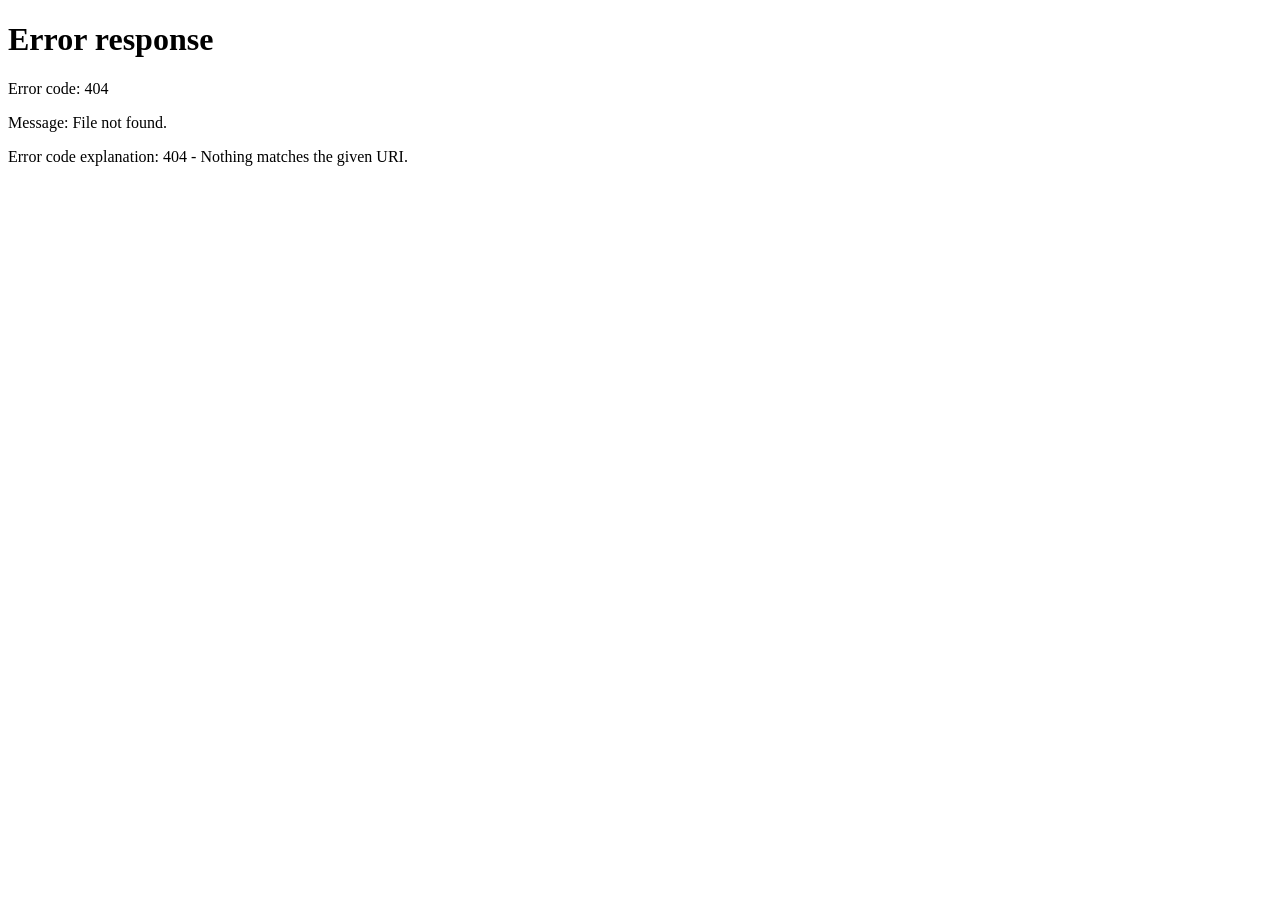
==== commit 514e5a14: "index.html atualizado" ====
--- a/InvestX/Documentos/HTML/index.html
+++ b/InvestX/Documentos/HTML/index.html
@@ -8,20 +8,21 @@
   <title>InvestX — Dashboard</title>
   <link href="https://fonts.googleapis.com/css2?family=Bebas+Neue&family=Rajdhani:wght@300;400;500;600;700&family=Share+Tech+Mono&display=swap" rel="stylesheet">
   <link rel="stylesheet" href="../CSS/style.css">
+  <link rel="stylesheet" href="../CSS/profile.css">
 </head>
 <body>
-
-<!-- ======= TOPBAR ======= -->
 <header class="topbar">
-  <span style="display:flex;align-items:center;gap:12px;">
+  <span style="display:flex; align-items:center; gap:12px;">
     <button class="btn-mobile-menu" onclick="toggleSidebar()">
       <span></span><span></span><span></span>
     </button>
     <span class="logo" onclick="navigate('dashboard')">
       <span class="logo-icon">
-        <img src="[data-uri]" alt="X">
+        <img src="../../Imagens/logo.png" alt="X">
       </span>
-      Invest<em>X</em>
+      <div class="nomelogo">
+          Invest<em>X</em>
+      </div>
     </span>
   </span>
   <span class="top-actions">
@@ -30,15 +31,12 @@
     <button class="btn-mobile-chat" onclick="toggleChat()">
       <img src="[data-uri]" alt="chat">
     </button>
-    <a href="perfil.html" class="user-avatar" title="Perfil">VF</a>
+    <a href="#" onclick="navigate('perfil');return false;" class="user-avatar" title="Perfil">ES</a>
   </span>
 </header>
-
 <span class="sidebar-overlay" id="overlay" onclick="closeAll()"></span>
 
 <main class="layout">
-
-<!-- ======= SIDEBAR ======= -->
 <aside class="sidebar" id="sidebar">
   <nav class="sidebar-nav">
     <div class="nav-group">
@@ -48,17 +46,17 @@
       <button class="nav-item" onclick="navigate('mercado')"><span class="nav-icon">◉</span> Mercado</button>
       <button class="nav-item" onclick="navigate('analise')"><span class="nav-icon">⟁</span> Análise IA</button>
       <button class="nav-item" onclick="navigate('alertas')"><span class="nav-icon">◈</span> Alertas</button>
-      <button class="nav-item" onclick="navigate('negociar')" style="border:1px solid rgba(220,38,38,0.3);margin-top:4px;"><span class="nav-icon">⚡</span> Negociar</button>
+      <button class="nav-item" onclick="navigate('negociar')" ><span class="nav-icon">◉</span> Negociar</button>
     </div>
     <div class="nav-group">
-      <span class="nav-label" style="margin-top:8px;">Conta</span>
-      <button class="nav-item" onclick="location.href='perfil.html'"><span class="nav-icon">◎</span> Perfil</button>
-      <button class="nav-item" onclick="location.href='config.html'"><span class="nav-icon">⚙</span> Configurações</button>
+      <span class="nav-label-2" style="margin-top:8px;">Conta</span>
+      <button class="nav-item" onclick="navigate('perfil')"><span class="nav-icon">◎</span> Perfil</button>
+      <button class="nav-item" onclick="navigate('config')"><span class="nav-icon">⚙</span> Configurações</button>
       <button class="nav-item" onclick="logout()" style="margin-top:4px;"><span class="nav-icon">⇥</span> Sair</button>
     </div>
   </nav>
   <section class="market-mini">
-    <span class="nav-label" style="padding:0 0 6px;font-size:10px;">Índices</span>
+    <span class="nav-label" style="padding:0 0 6px;font-size:12px;">Índices</span>
     <article class="mini-asset"><span class="mini-name">IBOV</span><span class="mini-val up">▲ 128.741</span></article>
     <article class="mini-asset"><span class="mini-name">S&P500</span><span class="mini-val up">▲ 5.248</span></article>
     <article class="mini-asset"><span class="mini-name">BTC/USD</span><span class="mini-val up">▲ 84.210</span></article>
@@ -66,10 +64,7 @@
   </section>
 </aside>
 
-<!-- ======= CONTENT AREA ======= -->
 <section class="content-area">
-
-  <!-- ===== DASHBOARD ===== -->
   <section class="page-view active" id="view-dashboard">
     <section class="metrics">
       <article class="metric-card" onclick="navigate('portfolio')">
@@ -77,64 +72,40 @@
         <p class="metric-value">R$ 48.320</p>
         <p class="metric-change up">▲ +R$ 1.240 hoje</p>
         <p class="metric-sub">vs. ontem: R$ 47.080</p>
-        <div style="margin-top:8px;border-top:1px solid var(--border);padding-top:8px;display:flex;justify-content:space-between;">
-          <span style="font-family:'Share Tech Mono',monospace;font-size:10px;color:var(--gray)">Mês: <span style="color:var(--red-glow)">+R$3.740</span></span>
-          <span style="font-family:'Share Tech Mono',monospace;font-size:10px;color:var(--gray)">Ano: <span style="color:var(--red-glow)">+R$8.120</span></span>
-        </div>
       </article>
       <article class="metric-card" onclick="navigate('portfolio')">
         <p class="metric-label">Rentabilidade Mês:</p>
         <p class="metric-value up">+8,4%</p>
         <p class="metric-change up">▲ Acima do CDI</p>
         <p class="metric-sub">CDI: +0,87% · IBOV: +3,2%</p>
-        <div style="margin-top:8px;border-top:1px solid var(--border);padding-top:8px;display:flex;justify-content:space-between;">
-          <span style="font-family:'Share Tech Mono',monospace;font-size:10px;color:var(--gray)">12M: <span style="color:var(--red-glow)">+31,5%</span></span>
-          <span style="font-family:'Share Tech Mono',monospace;font-size:10px;color:var(--gray)">Sharpe: <span style="color:var(--red-glow)">1.82</span></span>
-        </div>
       </article>
       <article class="metric-card" onclick="navigate('analise')">
         <p class="metric-label">Score IA:</p>
         <p class="metric-value" style="color:var(--red-glow)">87/100</p>
         <p class="metric-change up">▲ +3 pts semana</p>
         <p class="metric-sub">Perfil: Moderado</p>
-        <div style="margin-top:8px;border-top:1px solid var(--border);padding-top:8px;display:flex;justify-content:space-between;">
-          <span style="font-family:'Share Tech Mono',monospace;font-size:10px;color:var(--gray)">Risco: <span style="color:#f59e0b">Médio</span></span>
-          <span style="font-family:'Share Tech Mono',monospace;font-size:10px;color:var(--gray)">Div.: <span style="color:var(--red-glow)">Boa</span></span>
-        </div>
       </article>
       <article class="metric-card" onclick="navigate('alertas')">
         <p class="metric-label">Posições Abertas:</p>
         <p class="metric-value">12</p>
         <p class="metric-change" style="color:var(--gray)">3 com alerta IA</p>
         <p class="metric-sub">2 aguard. revisão</p>
-        <div style="margin-top:8px;border-top:1px solid var(--border);padding-top:8px;display:flex;justify-content:space-between;">
-          <span style="font-family:'Share Tech Mono',monospace;font-size:10px;color:var(--gray)">Lucrativas: <span style="color:var(--red-glow)">9/12</span></span>
-          <span style="font-family:'Share Tech Mono',monospace;font-size:10px;color:var(--gray)">Stop: <span style="color:#f59e0b">2</span></span>
-        </div>
       </article>
       <article class="metric-card" onclick="navigate('portfolio')" style="cursor:pointer;">
         <p class="metric-label">Dividendos (mês):</p>
         <p class="metric-value" style="color:var(--red-glow)">R$ 420</p>
         <p class="metric-change up">▲ +R$80 vs mês ant.</p>
         <p class="metric-sub">Yield médio: 8,7% a.a.</p>
-        <div style="margin-top:8px;border-top:1px solid var(--border);padding-top:8px;display:flex;justify-content:space-between;">
-          <span style="font-family:'Share Tech Mono',monospace;font-size:10px;color:var(--gray)">FIIs: <span style="color:var(--red-glow)">R$310</span></span>
-          <span style="font-family:'Share Tech Mono',monospace;font-size:10px;color:var(--gray)">Ações: <span style="color:var(--red-glow)">R$110</span></span>
-        </div>
       </article>
       <article class="metric-card" onclick="navigate('negociar')" style="cursor:pointer;border-color:rgba(220,38,38,0.3);">
         <p class="metric-label">Poder de Compra:</p>
         <p class="metric-value">R$ 5.200</p>
         <p class="metric-change" style="color:var(--gray)">Saldo disponível</p>
         <p class="metric-sub">Margem: R$12.000</p>
-        <div style="margin-top:8px;border-top:1px solid rgba(220,38,38,0.3);padding-top:8px;text-align:center;">
-          <span style="font-family:'Bebas Neue',sans-serif;font-size:13px;color:var(--red-bright);letter-spacing:1px;">⚡ NEGOCIAR AGORA</span>
-        </div>
       </article>
     </section>
 
     <section class="dash-center">
-      <!-- Chart panel -->
       <section class="chart-panel">
         <header class="panel-header">
           <h2 class="panel-title">Gráfico <em>Ativo</em></h2>
@@ -213,7 +184,7 @@
       <aside class="chat-panel" id="chatPanel">
         <header class="chat-header">
           <span class="ai-avatar">
-            <img src="[data-uri]" alt="Ω">
+            <img src="../../Imagens/logo.png" alt="Ω">
           </span>
           <span>
             <p class="chat-ai-name">OMEGA IA</p>
@@ -223,17 +194,17 @@
         <ol class="chat-messages" id="chatMessages">
           <li class="msg msg-ai">
             <p class="msg-tag">OMEGA IA</p>
-            <p class="msg-bubble">Olá! 👋 Sou a **OMEGA IA**, sua assistente de investimentos. Posso analisar ações, FIIs, criptos, renda fixa e responder qualquer dúvida — financeira ou não. Como posso ajudar hoje?</p>
+            <p class="msg-bubble">Olá! Sou a **OMEGA IA**, sua assistente de investimentos. Posso analisar ações, FIIs, criptos, renda fixa e responder qualquer dúvida — financeira ou não. Como posso ajudar hoje?</p>
             <time class="msg-time">agora mesmo</time>
           </li>
         </ol>
         <nav class="suggestion-chips">
-          <button class="chip" onclick="sendChip(this)">📊 Analise meu portfólio</button>
-          <button class="chip" onclick="sendChip(this)">🔴 Melhores ações hoje</button>
-          <button class="chip" onclick="sendChip(this)">₿ Como está o Bitcoin?</button>
-          <button class="chip" onclick="sendChip(this)">📈 O que é RSI?</button>
-          <button class="chip" onclick="sendChip(this)">💰 Melhor FII para dividendos</button>
-          <button class="chip" onclick="sendChip(this)">⚡ Selic e meus investimentos</button>
+          <button class="chip" onclick="sendChip(this)"> Analise meu portfólio</button>
+          <button class="chip" onclick="sendChip(this)"> Melhores ações hoje</button>
+          <button class="chip" onclick="sendChip(this)">₿ - Como está o Bitcoin?</button>
+          <button class="chip" onclick="sendChip(this)"> O que é RSI?</button>
+          <button class="chip" onclick="sendChip(this)"> Melhor FII para dividendos</button>
+          <button class="chip" onclick="sendChip(this)"> Selic e meus investimentos</button>
         </nav>
         <footer class="chat-input-area">
           <textarea class="chat-input" id="chatInput" placeholder="Pergunte qualquer coisa à OMEGA IA..." rows="1"
@@ -250,11 +221,10 @@
     </section>
   </section>
 
-  <!-- ===== PORTFOLIO ===== -->
   <section class="page-view" id="view-portfolio">
     <span class="inner-page">
       <h1 class="page-title"><em>MEU</em> PORTFÓLIO</h1>
-      <p class="page-sub">// 12 posições abertas · atualizado agora</p>
+      <p class="page-sub"> 12 posições abertas · atualizado agora</p>
       <section class="summary-grid">
         <article class="summary-card"><span class="sc-label">Patrimônio Total</span><p class="sc-value">R$ 48.320</p><p class="sc-change up">▲ +R$1.240 hoje</p></article>
         <article class="summary-card"><span class="sc-label">Rentabilidade Mês</span><p class="sc-value up">+8,4%</p><p class="sc-change up">▲ CDI: 0,87%</p></article>
@@ -330,16 +300,30 @@
     </span>
   </section>
 
-  <!-- ===== MERCADO ===== -->
   <section class="page-view" id="view-mercado">
     <span class="inner-page">
       <h1 class="page-title">VISÃO DO <em>MERCADO</em></h1>
-      <p class="page-sub">// B3 — Sessão aberta · IBOV +0,87% · Vol. R$18,4bi</p>
+      <p class="page-sub"> B3 — Sessão aberta · IBOV +0,87% · Vol. R$18,4bi</p>
       <section class="ticker-bar">
-        <span class="ticker-scroll">
-          <span class="t-up">PETR4 ▲ +2.30%</span><span class="t-dn">VALE3 ▼ -0.80%</span><span class="t-up">ITUB4 ▲ +1.10%</span><span class="t-up">BBDC4 ▲ +0.50%</span><span class="t-dn">MGLU3 ▼ -3.20%</span><span class="t-up">WEGE3 ▲ +0.90%</span><span class="t-up">BTC ▲ +4.70%</span><span class="t-up">ETH ▲ +2.90%</span>
-          <span class="t-up">PETR4 ▲ +2.30%</span><span class="t-dn">VALE3 ▼ -0.80%</span><span class="t-up">ITUB4 ▲ +1.10%</span><span class="t-up">BBDC4 ▲ +0.50%</span><span class="t-dn">MGLU3 ▼ -3.20%</span><span class="t-up">WEGE3 ▲ +0.90%</span><span class="t-up">BTC ▲ +4.70%</span><span class="t-up">ETH ▲ +2.90%</span>
+        <span id="tickerTrack">
+          <span class="t-up">PETR4 ▲ +2.30%&nbsp;&nbsp;&nbsp;</span>
+          <span class="t-dn">VALE3 ▼ -0.80%&nbsp;&nbsp;&nbsp;</span>
+          <span class="t-up">ITUB4 ▲ +1.10%&nbsp;&nbsp;&nbsp;</span>
+          <span class="t-up">BTC ▲ +4.70%&nbsp;&nbsp;&nbsp;</span>
+          <span class="t-up">ETH ▲ +2.90%&nbsp;&nbsp;&nbsp;</span>
+          <span class="t-dn">MGLU3 ▼ -3.20%&nbsp;&nbsp;&nbsp;</span>
+          <span class="t-up">WEGE3 ▲ +0.90%&nbsp;&nbsp;&nbsp;</span>
+          <span class="t-up">IBOV ▲ +0.87%&nbsp;&nbsp;&nbsp;</span>
+          <span class="t-up">PETR4 ▲ +2.30%&nbsp;&nbsp;&nbsp;</span>
+          <span class="t-dn">VALE3 ▼ -0.80%&nbsp;&nbsp;&nbsp;</span>
+          <span class="t-up">ITUB4 ▲ +1.10%&nbsp;&nbsp;&nbsp;</span>
+          <span class="t-up">BTC ▲ +4.70%&nbsp;&nbsp;&nbsp;</span>
+          <span class="t-up">ETH ▲ +2.90%&nbsp;&nbsp;&nbsp;</span>
+          <span class="t-dn">MGLU3 ▼ -3.20%&nbsp;&nbsp;&nbsp;</span>
+          <span class="t-up">WEGE3 ▲ +0.90%&nbsp;&nbsp;&nbsp;</span>
+          <span class="t-up">IBOV ▲ +0.87%&nbsp;&nbsp;&nbsp;</span>
         </span>
+      </div>
       </section>
       <nav class="market-tabs">
         <button class="mtab active" onclick="switchMarketTab(this,'acoes')">AÇÕES</button>
@@ -356,28 +340,24 @@
     </span>
   </section>
 
-  <!-- ===== ANÁLISE IA ===== -->
   <section class="page-view" id="view-analise">
     <span class="inner-page">
       <h1 class="page-title">ANÁLISE <em>IA</em></h1>
-      <p class="page-sub">// motor OMEGA v3.2 · último scan: 2 min atrás</p>
+      <p class="page-sub"> motor OMEGA v3.2 · último scan: 2 min atrás</p>
       <section class="score-section">
         <article class="score-card">
-          <svg width="120" height="120" viewBox="0 0 120 120" style="overflow:visible">
-            <circle class="ring-bg" cx="60" cy="60" r="50"/>
-            <circle class="ring-fg" cx="60" cy="60" r="50" stroke-dasharray="314" stroke-dashoffset="40"/>
-          </svg>
-          <p class="score-number">87</p>
+            <img src="../../Imagens/robô.png" alt="ícone robô" class="score-icone">
+          <p class="score-number">87%</p>
           <p class="score-lbl">SCORE OMEGA</p>
-          <p style="font-family:'Share Tech Mono',monospace;font-size:10px;color:var(--gray);text-align:center;">Perfil Moderado<br>▲ +3pts esta semana</p>
+          <p style="font-family:'Share Tech Mono',monospace;font-size:10px;color:var(--gray);text-align:center; margin-top: 20px;">Perfil Moderado<br>▲ +3pts esta semana</p>
         </article>
         <article class="insights-card">
           <h3 class="ic-title">INSIGHTS <em>DO DIA</em></h3>
           <ul class="insight-list">
-            <li class="insight-item"><span class="insight-icon">🔥</span><span class="insight-text"><strong>PETR4 em zona de oportunidade</strong><p>Rompeu a média de 20 períodos com volume 40% acima do normal. RSI em 58 — não sobrecomprado.</p><span class="insight-badge badge-buy">COMPRAR</span></span></li>
-            <li class="insight-item"><span class="insight-icon">⚠️</span><span class="insight-text"><strong>VALE3 em tendência de queda</strong><p>Correlação com minério negativa. Risco de suporte em R$60 não ser mantido.</p><span class="insight-badge badge-warn">ATENÇÃO</span></span></li>
-            <li class="insight-item"><span class="insight-icon">₿</span><span class="insight-text"><strong>Bitcoin — momentum altista</strong><p>Rompeu resistência de R$420k. Próximo alvo: R$450k. Sentimento: 72/100.</p><span class="insight-badge badge-buy">MANTER</span></span></li>
-            <li class="insight-item"><span class="insight-icon">📊</span><span class="insight-text"><strong>Diversificação recomendada</strong><p>70% em renda variável aumenta risco. Rebalancear 10% para FIIs ou renda fixa.</p><span class="insight-badge badge-hold">REBALANCEAR</span></span></li>
+            <li class="insight-item"><span class="insight-icon"><img src="../../Imagens/gráfico.webp" style="width: 30px;"></span><span class="insight-text"><strong>PETR4 em zona de oportunidade</strong><p>Rompeu a média de 20 períodos com volume 40% acima do normal. RSI em 58 — não sobrecomprado.</p><span class="insight-badge badge-buy">COMPRAR</span></span></li>
+            <li class="insight-item"><span class="insight-icon"><img src="../../Imagens/sino.png" style="width: 30px;"></span><span class="insight-text"><strong>VALE3 em tendência de queda</strong><p>Correlação com minério negativa. Risco de suporte em R$60 não ser mantido.</p><span class="insight-badge badge-warn">ATENÇÃO</span></span></li>
+            <li class="insight-item"><span class="insight-icon" style="margin-left: 10px; margin-right: 7px;">₿</span><span class="insight-text"><strong>Bitcoin — momentum altista</strong><p>Rompeu resistência de R$420k. Próximo alvo: R$450k. Sentimento: 72/100.</p><span class="insight-badge badge-buy">MANTER</span></span></li>
+            <li class="insight-item"><span class="insight-icon"><img src="../../Imagens/raio.png" style="width: 30px;"></span><span class="insight-text"><strong>Diversificação recomendada</strong><p>70% em renda variável aumenta risco. Rebalancear 10% para FIIs ou renda fixa.</p><span class="insight-badge badge-hold">REBALANCEAR</span></span></li>
           </ul>
         </article>
       </section>
@@ -399,11 +379,10 @@
     </span>
   </section>
 
-  <!-- ===== ALERTAS ===== -->
   <section class="page-view" id="view-alertas">
     <span class="inner-page">
       <h1 class="page-title">CENTRAL DE <em>ALERTAS</em></h1>
-      <p class="page-sub">// 3 alertas ativos · 2 disparados hoje</p>
+      <p class="page-sub"> 3 alertas ativos · 2 disparados hoje</p>
       <section class="alert-stats">
         <article class="stat-pill"><p class="stat-pill-num" style="color:var(--red-glow)">3</p><p class="stat-pill-lbl">Ativos</p></article>
         <article class="stat-pill"><p class="stat-pill-num" style="color:#f59e0b">2</p><p class="stat-pill-lbl">Disparados</p></article>
@@ -412,17 +391,17 @@
       </section>
       <section class="alerts-container" id="alertsContainer">
         <article class="alert-item urgent">
-          <span class="alert-icon-wrap red">🔥</span>
+          <span class="alert-icon-wrap red"><img src="../../Imagens/sino.png" style="width: 30px;"></span>
           <span class="alert-body"><p class="alert-title">PETR4 atingiu alvo de preço</p><p class="alert-desc">Ultrapassou R$37,00 — operando em +2,3%. Possível momento de realização de lucro.</p><span class="alert-meta"><span class="alert-asset">PETR4</span><time class="alert-time-tag">há 12 min</time></span></span>
           <span class="alert-action"><button class="btn-goto" onclick="navigate('portfolio')">Ver ativo</button><button class="btn-dismiss" onclick="dismissAlert(this)">Dispensar</button></span>
         </article>
         <article class="alert-item urgent">
-          <span class="alert-icon-wrap yellow">⚠️</span>
+          <span class="alert-icon-wrap yellow"><img src="../../Imagens/raio.png" style="width: 30px;"></span>
           <span class="alert-body"><p class="alert-title">VALE3 abaixo da média móvel 20</p><p class="alert-desc">Cruzou abaixo da MM20 pela segunda vez esta semana — sinal de possível continuação de baixa.</p><span class="alert-meta"><span class="alert-asset">VALE3</span><time class="alert-time-tag">há 38 min</time></span></span>
           <span class="alert-action"><button class="btn-goto" onclick="navigate('analise')">Ver análise</button><button class="btn-dismiss" onclick="dismissAlert(this)">Dispensar</button></span>
         </article>
         <article class="alert-item">
-          <span class="alert-icon-wrap gray">📊</span>
+          <span class="alert-icon-wrap gray"><img src="../../Imagens/gráfico.webp" style="width: 30px;"></span>
           <span class="alert-body"><p class="alert-title">Revisão semanal disponível</p><p class="alert-desc">Relatório de performance gerado pela OMEGA IA. Confira insights e oportunidades.</p><span class="alert-meta"><span class="alert-asset">PORTFÓLIO</span><time class="alert-time-tag">há 2h</time></span></span>
           <span class="alert-action"><button class="btn-goto" onclick="navigate('analise')">Ver relatório</button><button class="btn-dismiss" onclick="dismissAlert(this)">Dispensar</button></span>
         </article>
@@ -444,12 +423,10 @@
     </span>
   </section>
 
-  <!-- ===== NEGOCIAR ===== -->
   <section class="page-view" id="view-negociar">
     <span class="inner-page">
       <h1 class="page-title">NEGOCIAR <em>ATIVOS</em></h1>
-      <p class="page-sub">// B3 · Crypto · Simulação de ordens · OMEGA IA assistindo</p>
-
+      <p class="page-sub"> B3 · Crypto · Simulação de ordens · OMEGA IA assistindo</p>
       <section style="display:grid;grid-template-columns:1fr 1fr;gap:16px;margin-bottom:20px;">
         <article class="metric-card" style="cursor:default;">
           <p class="metric-label">Saldo Disponível</p>
@@ -462,16 +439,12 @@
           <p class="metric-sub">2 executadas · 1 pendente</p>
         </article>
       </section>
-
-      <!-- Tabs: Comprar | Vender | Simular -->
       <nav class="market-tabs" style="margin-bottom:20px;">
         <button class="mtab active" onclick="switchTradeTab(this,'comprar')">COMPRAR</button>
         <button class="mtab" onclick="switchTradeTab(this,'vender')">VENDER</button>
         <button class="mtab" onclick="switchTradeTab(this,'simular')">SIMULAR</button>
         <button class="mtab" onclick="switchTradeTab(this,'ordens')">ORDENS</button>
       </nav>
-
-      <!-- COMPRAR -->
       <div id="trade-comprar" class="trade-panel">
         <section style="display:grid;grid-template-columns:1.2fr 1fr;gap:20px;align-items:start;">
           <article style="background:var(--card);border:1px solid var(--border);border-radius:8px;padding:24px;">
@@ -525,13 +498,11 @@
                 </div>
               </div>
               <button onclick="executeOrder('compra')" style="background:var(--red-bright);color:white;border:none;padding:14px;border-radius:6px;font-family:'Bebas Neue',sans-serif;font-size:18px;letter-spacing:2px;cursor:pointer;box-shadow:0 0 20px rgba(220,38,38,.4);transition:all .2s;" onmouseover="this.style.boxShadow='0 0 32px rgba(239,68,68,.6)'" onmouseout="this.style.boxShadow='0 0 20px rgba(220,38,38,.4)'">
-                ⚡ ENVIAR ORDEM DE COMPRA
+                 ENVIAR ORDEM DE COMPRA
               </button>
               <p style="font-family:'Share Tech Mono',monospace;font-size:10px;color:var(--gray);text-align:center;line-height:1.5;">⚠ Simulação educacional · Nenhuma ordem real é executada · Não constitui recomendação de investimento</p>
             </div>
           </article>
-
-          <!-- Info do ativo selecionado -->
           <article style="background:var(--card);border:1px solid var(--border);border-radius:8px;padding:24px;">
             <h3 style="font-family:'Bebas Neue',sans-serif;font-size:16px;letter-spacing:2px;color:var(--white);margin-bottom:16px;">INFO DO <em style="color:var(--red-bright)">ATIVO</em></h3>
             <div id="trade-asset-info" style="display:flex;flex-direction:column;gap:10px;">
@@ -563,8 +534,6 @@
           </article>
         </section>
       </div>
-
-      <!-- VENDER -->
       <div id="trade-vender" class="trade-panel" style="display:none;">
         <section style="display:grid;grid-template-columns:1.2fr 1fr;gap:20px;align-items:start;">
           <article style="background:var(--card);border:1px solid var(--border);border-radius:8px;padding:24px;">
@@ -643,8 +612,6 @@
           </article>
         </section>
       </div>
-
-      <!-- SIMULAR -->
       <div id="trade-simular" class="trade-panel" style="display:none;">
         <section style="display:grid;grid-template-columns:1fr 1fr;gap:20px;">
           <article style="background:var(--card);border:1px solid var(--border);border-radius:8px;padding:24px;">
@@ -686,7 +653,6 @@
               </button>
             </div>
           </article>
-
           <article style="background:var(--card);border:1px solid var(--border);border-radius:8px;padding:24px;" id="sim-result-card">
             <h3 style="font-family:'Bebas Neue',sans-serif;font-size:16px;letter-spacing:2px;color:var(--white);margin-bottom:16px;">RESULTADO <em style="color:var(--red-bright)">PROJETADO</em></h3>
             <div style="display:flex;flex-direction:column;gap:10px;" id="sim-results">
@@ -721,8 +687,6 @@
           </article>
         </section>
       </div>
-
-      <!-- ORDENS -->
       <div id="trade-ordens" class="trade-panel" style="display:none;">
         <article style="background:var(--card);border:1px solid var(--border);border-radius:8px;overflow:hidden;">
           <div style="padding:16px 20px;border-bottom:1px solid var(--border);display:flex;justify-content:space-between;align-items:center;">
@@ -772,11 +736,215 @@
           </table>
         </article>
       </div>
-
     </span>
   </section>
 
-</section><!-- /content-area -->
+  <section class="page-view" id="view-perfil">
+    <section class="page-content" style="overflow-y:auto;flex:1;padding:24px;background:var(--black);">
+
+      <h1 class="page-title"><em>PERFIL</em></h1>
+      <p class="page-sub"> gerencie suas informações e preferências pessoais</p>
+
+      <section class="profile-hero">
+        <span class="avatar-large" id="profileAvatarLarge">?
+          <span class="avatar-overlay"><img src="../../Imagens/câmera.png"></span>
+        </span>
+        <span class="profile-info">
+          <h2 id="profileName"><em>USUÁRIO</em></h2>
+          <p id="profileEmailLine">email@exemplo.com &nbsp;·&nbsp; Membro</p>
+          <span class="profile-badges">
+            <span class="pbadge" id="badgeRisco">Perfil Moderado</span>
+            <span class="pbadge">Score 87/100</span>
+            <span class="pbadge gray">Plano Pro</span>
+          </span>
+        </span>
+      </section>
+      <section class="profile-stats">
+        <article class="pstat"><p class="pstat-val">R$48k</p><p class="pstat-lbl">Patrimônio</p></article>
+        <article class="pstat"><p class="pstat-val up">+8,4%</p><p class="pstat-lbl">Rent. Mês</p></article>
+        <article class="pstat"><p class="pstat-val">12</p><p class="pstat-lbl">Posições</p></article>
+        <article class="pstat"><p class="pstat-val" id="statMonths">—</p><p class="pstat-lbl">Na plataforma</p></article>
+      </section>
+
+      <section class="two-col">
+        <article class="profile-card">
+          <h3 class="pc-title">EDITAR <em>PERFIL</em></h3>
+          <fieldset class="edit-form">
+            <span>
+              <label class="field-label" for="p-name">Nome completo</label>
+              <input class="field-input" id="p-name" type="text" placeholder="Seu nome">
+            </span>
+            <span>
+              <label class="field-label" for="p-email">E-mail</label>
+              <input class="field-input" id="p-email" type="email" placeholder="seu@email.com">
+            </span>
+            <span>
+              <label class="field-label" for="p-perfil">Perfil de risco</label>
+              <select class="field-input" id="p-perfil">
+                <option>Conservador</option>
+                <option>Moderado</option>
+                <option>Arrojado</option>
+                <option>Agressivo</option>
+              </select>
+            </span>
+            <span>
+              <label class="field-label">Foto de perfil</label>
+                <label for="p-avatar" class="custom-file-upload">Escolher arquivo</label>
+              <input class="field-input" id="p-avatar" type="file" accept="image/*" style="padding:6px 12px;cursor:pointer;" onchange="previewAvatar(this)">
+            </span>
+            <button class="btn-save" onclick="saveProfile()">SALVAR ALTERAÇÕES</button>
+            <p id="saveMsg" style="font-family:'Share Tech Mono',monospace;font-size:11px;color:var(--red-glow);display:none;margin-top:4px;">✓ Alterações salvas!</p>
+          </fieldset>
+        </article>
+
+        <article class="profile-card">
+          <h3 class="pc-title">ATIVIDADE <em>RECENTE</em></h3>
+          <ul class="activity-list">
+            <li class="activity-item">
+              <span class="act-icon"><img src="../../Imagens/gráfico.webp" style="width: 25px;"></span>
+              <span class="act-text"><strong>Análise de portfólio consultada</strong><time>hoje, 14:32</time></span>
+            </li>
+            <li class="activity-item">
+              <span class="act-icon"><img src="../../Imagens/sino.png" style="width: 25px;"></span>
+              <span class="act-text"><strong>Alerta PETR4 criado — R$37,00</strong><time>hoje, 11:10</time></span>
+            </li>
+            <li class="activity-item">
+              <span class="act-icon"><img src="../../Imagens/robô.png" style="width: 25px;"></span>
+              <span class="act-text"><strong>OMEGA IA consultada — 8 perguntas</strong><time>ontem, 16:45</time></span>
+            </li>
+            <li class="activity-item">
+              <span class="act-icon"><img src="../../Imagens/raio.png" style="width: 25px;"></span>
+              <span class="act-text"><strong>Relatório semanal gerado</strong><time>seg, 08:00</time></span>
+            </li>
+            <li class="activity-item">
+              <span class="act-icon"><img src="../../Imagens/segurança.png" style="width: 25px;"></span>
+              <span class="act-text"><strong>Login realizado</strong><time>seg, 07:58</time></span>
+            </li>
+          </ul>
+        </article>
+      </section>
+    </section>
+  </section>
+
+
+  <section class="page-view" id="view-config">
+    <section class="page-content" style="overflow-y:auto;flex:1;padding:24px;background:var(--black);">
+      <h1 class="page-title"><em>CONFIGURAÇÕES</em></h1>
+      <p class="page-sub"> personalize a OMEGA IA e suas preferências</p>
+      <section class="config-grid">  
+        <article class="config-card">
+          <header class="config-card-header">
+            <h3 class="cc-title">NOTIFICAÇÕES <em>&amp; ALERTAS</em></h3>
+          </header>
+          <ul class="toggle-list">
+            <li class="toggle-item">
+              <span class="toggle-info"><strong>Alertas de preço</strong><span>Notificar quando metas forem atingidas</span></span>
+              <label class="switch"><input type="checkbox" checked><span class="slider"></span></label>
+            </li>
+            <li class="toggle-item">
+              <span class="toggle-info"><strong>Relatório diário IA</strong><span>Receber análise matinal às 08h</span></span>
+              <label class="switch"><input type="checkbox" checked><span class="slider"></span></label>
+            </li>
+            <li class="toggle-item">
+              <span class="toggle-info"><strong>Notificações por e-mail</strong><span>Alertas críticos no e-mail cadastrado</span></span>
+              <label class="switch"><input type="checkbox"><span class="slider"></span></label>
+            </li>
+            <li class="toggle-item">
+              <span class="toggle-info"><strong>Sinais de compra/venda</strong><span>Push quando OMEGA identificar oportunidade</span></span>
+              <label class="switch"><input type="checkbox" checked><span class="slider"></span></label>
+            </li>
+          </ul>
+        </article>
+
+        <article class="config-card">
+          <header class="config-card-header">
+            <h3 class="cc-title">OMEGA <em>IA</em></h3>
+          </header>
+          <ul class="toggle-list">
+            <li class="toggle-item">
+              <span class="toggle-info"><strong>Modo agressivo de análise</strong><span>IA considera ativos de maior risco</span></span>
+              <label class="switch"><input type="checkbox"><span class="slider"></span></label>
+            </li>
+            <li class="toggle-item">
+              <span class="toggle-info"><strong>Sugestões automáticas</strong><span>IA sugere ações proativamente no chat</span></span>
+              <label class="switch"><input type="checkbox" checked><span class="slider"></span></label>
+            </li>
+            <li class="toggle-item">
+              <span class="toggle-info"><strong>Idioma da IA</strong><span>Respostas e análises</span></span>
+              <select class="config-select"><option selected>Português (BR)</option><option>English</option><option>Español</option></select>
+            </li>
+            <li class="toggle-item">
+              <span class="toggle-info"><strong>Frequência de scan</strong><span>Intervalo de monitoramento</span></span>
+              <select class="config-select"><option>1 minuto</option><option selected>5 minutos</option><option>15 minutos</option><option>30 minutos</option></select>
+            </li>
+          </ul>
+        </article>
+
+        <article class="config-card">
+          <header class="config-card-header">
+            <h3 class="cc-title">INTERFACE <em>&amp; EXIBIÇÃO</em></h3>
+          </header>
+          <ul class="toggle-list">
+            <li class="toggle-item">
+              <span class="toggle-info"><strong>Efeito scanlines</strong><span>Linhas de CRT sobre a interface</span></span>
+              <label class="switch"><input type="checkbox" checked><span class="slider"></span></label>
+            </li>
+            <li class="toggle-item">
+              <span class="toggle-info"><strong>Animações</strong><span>Transições e efeitos visuais</span></span>
+              <label class="switch"><input type="checkbox" checked><span class="slider"></span></label>
+            </li>
+            <li class="toggle-item">
+              <span class="toggle-info"><strong>Ocultar valores</strong><span>Esconder patrimônio na tela</span></span>
+              <label class="switch"><input type="checkbox"><span class="slider"></span></label>
+            </li>
+          </ul>
+        </article>
+
+        <article class="config-card">
+          <header class="config-card-header">
+            <h3 class="cc-title">SEGURANÇA <em>&amp; ACESSO</em></h3>
+          </header>
+          <ul class="toggle-list">
+            <li class="toggle-item">
+              <span class="toggle-info"><strong>Autenticação 2 fatores</strong><span>Verificação adicional no login</span></span>
+              <label class="switch"><input type="checkbox" checked><span class="slider"></span></label>
+            </li>
+            <li class="toggle-item">
+              <span class="toggle-info"><strong>Session timeout</strong><span>Tempo até logout automático</span></span>
+              <select class="config-select"><option>30 minutos</option><option selected>1 hora</option><option>4 horas</option><option>Nunca</option></select>
+            </li>
+            <li class="toggle-item">
+              <span class="toggle-info"><strong>Log de acesso</strong><span>Registrar todos os logins</span></span>
+              <label class="switch"><input type="checkbox" checked><span class="slider"></span></label>
+            </li>
+          </ul>
+        </article>
+
+      </section>
+
+      <article class="danger-card">
+        <h3 class="danger-title">⚠ ZONA DE PERIGO</h3>
+        <ul class="danger-list">
+          <li class="danger-item">
+            <span class="danger-desc"><strong>Exportar dados da conta</strong><span>Baixar todas as suas informações em JSON</span></span>
+            <button class="btn-danger" onclick="exportData()">EXPORTAR</button>
+          </li>
+          <li class="danger-item">
+            <span class="danger-desc"><strong>Resetar configurações da IA</strong><span>Remove personalizações do OMEGA — irreversível</span></span>
+            <button class="btn-danger" onclick="if(confirm('Resetar OMEGA IA?')) alert('Configurações da IA redefinidas.')">RESETAR IA</button>
+          </li>
+          <li class="danger-item">
+            <span class="danger-desc"><strong>Excluir conta</strong><span>Apaga permanentemente todos os seus dados</span></span>
+            <button class="btn-danger" onclick="deleteAccount()">EXCLUIR CONTA</button>
+          </li>
+        </ul>
+      </article>
+
+      <p id="cfgSavedMsg" style="display:none;font-family:'Share Tech Mono',monospace;font-size:12px;color:var(--red-glow);margin-top:16px;text-align:center;">✓ Configurações salvas com sucesso!</p>
+
+    </section>
+  </section>
+</section>
 </main>
 
 
--- a/InvestX/Documentos/CSS/style.css
+++ b/InvestX/Documentos/CSS/style.css
@@ -13,12 +13,14 @@
   --white:     #f9fafb;
 }
 
+
 /* ---------- Reset ---------- */
 *, *::before, *::after {
    margin:0; 
    padding:0; 
    box-sizing:border-box; 
 }
+
 
 /* ---------- Base ---------- */
 body {
@@ -52,12 +54,15 @@
   color: #6b7280;
  }
 
+
 /* ---------- Topbar ---------- */
 header.topbar {
   display: flex;
   align-items: center;
   justify-content: space-between;
-  padding: 0 24px;
+  padding: 0 17px;
+  padding-top: 36px;
+  padding-bottom: 36px;
   height: 56px;
   background: var(--dark);
   border-bottom: 1px solid var(--border);
@@ -69,7 +74,9 @@
 header.topbar::after {
   content: '';
   position: absolute;
-  bottom: -1px; left: 0; right: 0;
+  bottom: -1px; 
+  left: 0; 
+  right: 0;
   height: 1px;
   background: linear-gradient(90deg, transparent, var(--red-bright), transparent);
 }
@@ -86,34 +93,53 @@
   gap: 10px;
   cursor: pointer;
   text-decoration: none;
+  margin-left: 30px;
+  
 }
 
 .logo em { 
   color: var(--red-bright); 
   text-shadow: 0 0 20px var(--red-neon); 
   font-style: normal; 
+  font-size: 33px;
+  margin-left: -9px;
 }
 
 .logo-icon {
   width: 32px; height: 32px;
   background: var(--red-bright);
   border-radius: 6px;
-  display: flex; align-items: center; justify-content: center;
+  display: flex; 
+  align-items: center; 
+  justify-content: center;
   box-shadow: 0 0 16px rgba(220,38,38,0.6);
-  position: relative; overflow: hidden;
+  position: relative; 
+  overflow: hidden;
   font-family: 'Bebas Neue', sans-serif;
-  font-size: 20px; color: white;
-}
-
-.logo-icon img { width: 24px; height: 24px; }
+  font-size: 30px; 
+  color: white;
+}
+
+.logo-icon img { 
+  width: 35px; 
+  height: 35px; 
+}
 
 .logo-icon::after {
   content: '';
-  position: absolute; top: 0; left: -100%;
-  width: 60%; height: 100%;
+  position: absolute; 
+  top: 0; 
+  left: -100%;
+  width: 60%; 
+  height: 100%;
   background: rgba(255,255,255,0.15);
   transform: skewX(-15deg);
   animation: sheen 3s ease-in-out infinite;
+}
+
+.nomelogo em{
+  margin-left: 2px;
+  font-size: 29px;
 }
 
 @keyframes sheen {
@@ -122,21 +148,27 @@
   100%    { left: 150%; }
 }
 
+
 /* ---------- Top actions ---------- */
 .top-actions {
   display: flex;
   align-items: center;
-  gap: 22px;
+  gap: 25px;
+  margin-right: 7px;
 }
 
 .status-badge {
-  display: flex; align-items: center; gap: 6px;
+  display: flex; 
+  align-items: center; 
+  gap: 6px;
   font-family: 'Share Tech Mono', monospace;
-  font-size: 11px; color: var(--gray);
+  font-size: 13px; 
+  color: var(--gray);
 }
 
 .status-dot {
-  width: 7px; height: 7px;
+  width: 7px; 
+  height: 7px;
   border-radius: 50%;
   background: var(--red-glow);
   box-shadow: 0 0 8px var(--red-neon);
@@ -148,41 +180,78 @@
   50%      { opacity:.4; transform:scale(.8); }
 }
 
+
 .user-avatar {
-  width: 36px; height: 36px;
+  width: 36px; 
+  height: 36px;
   border-radius: 50%;
   background: linear-gradient(135deg, var(--red-deep), var(--red-bright));
-  display: flex; align-items: center; justify-content: center;
-  font-weight: 700; font-size: 14px; cursor: pointer;
+  display: flex; 
+  align-items: center; 
+  justify-content: center;
+  font-weight: 700; 
+  font-size: 14px; 
+  cursor: pointer;
   border: 1px solid var(--red-mid);
   box-shadow: 0 0 10px rgba(220,38,38,0.3);
-  text-decoration: none; color: white;
+  text-decoration: none; 
+  color: white;
   transition: box-shadow .2s;
 }
-.user-avatar:hover { box-shadow: 0 0 20px var(--red-deep); }
+
+.user-avatar:hover { 
+  box-shadow: 0 0 20px var(--red-deep); 
+}
+
 
 /* ---------- Mobile buttons ---------- */
 .btn-mobile-menu {
   display: none;
-  width: 34px; height: 34px;
+  width: 34px; 
+  height: 34px;
   background: var(--card);
   border: 1px solid var(--border);
   border-radius: 6px;
-  align-items: center; justify-content: center;
-  cursor: pointer; flex-direction: column; gap: 4px; flex-shrink: 0;
-}
-.btn-mobile-menu span { width: 18px; height: 2px; background: var(--gray); border-radius: 1px; }
+  align-items: center; 
+  justify-content: center;
+  cursor: pointer; 
+  flex-direction: column; 
+  gap: 4px; 
+  flex-shrink: 0;
+}
+
+.btn-mobile-menu span { 
+  width: 18px; 
+  height: 2px; 
+  background: var(--gray); 
+  border-radius: 1px; 
+}
 
 .btn-mobile-chat {
   display: none;
-  width: 30px; height: 30px;
-  background: var(--red-bright); border: none; border-radius: 15px;
-  align-items: center; justify-content: center;
-  cursor: pointer; color: white; flex-shrink: 0;
+  width: 30px; 
+  height: 30px;
+  background: var(--red-bright); 
+  border: none; 
+  border-radius: 15px;
+  align-items: center; 
+  justify-content: center;
+  cursor: pointer; 
+  color: white; 
+  flex-shrink: 0;
   transition: transform .3s, box-shadow .3s;
 }
-.btn-mobile-chat:hover { box-shadow: 0 0 15px var(--red-deep); transform: scale(1.1); }
-.btn-mobile-chat img { width: 18px; }
+
+.btn-mobile-chat:hover { 
+  box-shadow: 0 0 15px var(--red-deep); 
+  transform: scale(1.1); 
+}
+
+.btn-mobile-chat img { 
+  width: 18px; 
+}
+
+
 
 /* ---------- Layout ---------- */
 main.layout {
@@ -191,14 +260,18 @@
   overflow: hidden;
 }
 
+
 /* ---------- Sidebar ---------- */
 aside.sidebar {
   width: 220px;
   background: var(--dark);
   border-right: 1px solid var(--border);
-  display: flex; flex-direction: column;
-  flex-shrink: 0; transition: transform .3s;
-  overflow: hidden; z-index: 50;
+  display: flex; 
+  flex-direction: column;
+  flex-shrink: 0; 
+  transition: transform .3s;
+  overflow: hidden; 
+  z-index: 50;
 }
 
 .sidebar-overlay {
@@ -213,23 +286,49 @@
 
 .nav-label {
   font-family: 'Share Tech Mono', monospace;
-  font-size: 10px; letter-spacing: 3px;
-  color: var(--gray);
-  padding: 12px 20px 8px;
+  font-size: 13px; 
+  letter-spacing: 3px;
+  color: var(--red-deep);
+  padding: 11px 20px 11px;
   text-transform: uppercase;
   display: block;
-}
+  text-align: center;
+  margin-top: -10px;
+
+}
+
+.nav-label-2 {
+  font-family: 'Share Tech Mono', monospace;
+  font-size: 13px; 
+  letter-spacing: 3px;
+  color: var(--red-deep);
+  padding: 15px 20px 11px;
+  text-transform: uppercase;
+  display: block;
+  text-align: center;
+  border-top: 2px solid var(--red-neon);
+}
+
 
 nav.sidebar-nav button.nav-item,
 nav.sidebar-nav a.nav-item {
-  display: flex; align-items: center; gap: 12px;
-  padding: 10px 20px; cursor: pointer;
+  display: flex; 
+  align-items: center; 
+  gap: 12px;
+  padding: 10px 20px; 
+  cursor: pointer;
   transition: all .2s;
   border-left: 2px solid transparent;
-  border-top: none; border-right: none; border-bottom: none;
-  color: var(--gray); font-size: 14px; font-weight: 500;
-  white-space: nowrap; background: none;
-  width: 100%; text-align: left;
+  border-top: none; 
+  border-right: none; 
+  border-bottom: none;
+  color: var(--gray); 
+  font-size: 14px; 
+  font-weight: 500;
+  white-space: nowrap; 
+  background: none;
+  width: 100%; 
+  text-align: left;
   font-family: 'Rajdhani', sans-serif;
   text-decoration: none;
 }
@@ -249,49 +348,116 @@
 }
 
 nav.sidebar-nav button.nav-item.active .nav-icon,
-nav.sidebar-nav a.nav-item.active .nav-icon { color: var(--red-glow); }
-
-.nav-icon { font-size: 16px; width: 19px; text-align: center; }
+nav.sidebar-nav a.nav-item.active .nav-icon { 
+  color: var(--red-glow); 
+}
+
+.nav-icon { 
+  font-size: 16px; 
+  width: 19px; 
+  text-align: center; 
+}
+
 
 /* market mini */
 section.market-mini {
-  padding: 12px;
+  padding: 25px;
   border-top: 1px solid var(--border);
-  display: flex; flex-direction: column; gap: 6px;
+  display: flex; 
+  flex-direction: column; 
+  gap: 6px;
 }
 
 article.mini-asset {
-  display: flex; justify-content: space-between; align-items: center;
+  display: flex; 
+  justify-content: space-between; 
+  align-items: center;
   padding: 6px 8px;
   background: var(--card);
-  border-radius: 4px; border: 1px solid var(--border);
-}
-.mini-name { font-family: 'Share Tech Mono', monospace; color: var(--gray); font-size: 11px; }
-.mini-val  { font-family: 'Share Tech Mono', monospace; font-size: 11px; }
+  border-radius: 4px; 
+  border: 1px solid var(--border);
+}
+
+.mini-name { 
+  font-family: 'Share Tech Mono', monospace; 
+  color: var(--gray); 
+  font-size: 11px; 
+}
+
+.mini-val  { 
+  font-family: 'Share Tech Mono', monospace; 
+  font-size: 11px; 
+}
+
 
 /* ---------- Content area ---------- */
-section.content-area { flex:1; display:flex; overflow:hidden; }
-
-section.page-view { display:none; flex:1; overflow:hidden; flex-direction:column; }
-section.page-view.active { display:flex; }
+section.content-area { 
+  flex:1; 
+  display:flex; 
+  overflow:hidden; 
+}
+
+section.page-view { 
+  display:none; 
+  flex:1; 
+  overflow:hidden; 
+  flex-direction:column; 
+}
+
+section.page-view.active { 
+  display:flex; 
+}
 
 span.inner-page {
-  flex:1; overflow-y:auto;
-  padding:24px; display:block;
-}
-span.inner-page::-webkit-scrollbar { width:3px; }
-span.inner-page::-webkit-scrollbar-thumb { background:var(--red-deep); border-radius:3px; }
+  flex:1; 
+  overflow-y:auto;
+  padding:24px; 
+  display:block;
+}
+
+span.inner-page::-webkit-scrollbar { 
+  width:3px; 
+}
+
+span.inner-page::-webkit-scrollbar-thumb { 
+  background:var(--red-deep); 
+  border-radius:3px; 
+}
 
 h1.page-title {
   font-family: 'Bebas Neue', sans-serif;
-  font-size: 35px; letter-spacing: 4px; margin-bottom: 4px;
-}
-h1.page-title em { color: var(--red-bright); font-style: normal; }
+  font-size: 40px; 
+  letter-spacing: 4px; 
+  margin-bottom: 4px;
+  margin-left: 10px;
+}
+
+h1.page-title em { 
+  color: var(--red-bright); 
+  font-style: normal; 
+}
 
 p.page-sub {
   font-family: 'Share Tech Mono', monospace;
-  font-size: 11px; color: var(--gray); margin-bottom: 20px;
-}
+  font-size: 11px; 
+  color: var(--gray); 
+  margin-bottom: 60px;
+  margin-left: 10px;
+}
+
+#tickerTrack {
+  display: inline-flex;
+  align-items: center;
+  animation: ticker-move 45s linear infinite;
+  font-family: 'Share Tech Mono', monospace;
+  font-size: 11px;
+  will-change: transform;
+}
+
+#tickerTrack:hover { 
+  animation-play-state: paused; 
+}
+
 
 /* ---------- Metrics ---------- */
 section.metrics {
@@ -305,548 +471,1650 @@
 
 article.metric-card {
   background: var(--dark);
-  padding: 14px 18px;
-  position: relative; overflow: hidden;
-  transition: .2s; cursor: pointer;
-}
+  padding: 14px 17px 14px 17px;
+  position: relative; 
+  overflow: hidden;
+  transition: .2s; 
+  cursor: pointer;
+}
+
 article.metric-card::before {
   content: '';
-  position: absolute; top:0; left:0; right:0; height:2px;
+  position: absolute; 
+  top:0; 
+  left:0; 
+  right:0; 
+  height:2px;
   background: var(--red-bright);
-  transform: scaleX(0); transform-origin: left;
+  transform: scaleX(0); 
+  transform-origin: left;
   transition: transform .3s;
 }
-article.metric-card:hover::before { transform: scaleX(1); }
-article.metric-card:hover { background: #131316; }
+
+article.metric-card:hover::before { 
+  transform: scaleX(1); 
+}
+
+article.metric-card:hover { 
+  background: #131316; 
+}
 
 .metric-label {
-  font-size: 11px; letter-spacing: 2px; text-transform: uppercase;
-  color: var(--gray); font-family: 'Share Tech Mono', monospace; margin-bottom: 6px;
-}
+  font-size: 11px; 
+  letter-spacing: 2px; 
+  text-transform: uppercase;
+  color: var(--gray); 
+  font-family: 'Share Tech Mono', monospace; 
+  margin-bottom: 6px;
+}
+
 .metric-value {
   font-family: 'Share Tech Mono', monospace;
-  font-size: 22px; font-weight: 700; color: var(--white); line-height: 1;
-}
-.metric-change { margin-top: 4px; font-size: 11px; font-family: 'Share Tech Mono', monospace; }
-.metric-sub    { font-size: 11px; color: var(--gray); margin-top: 2px; font-family: 'Share Tech Mono', monospace; }
+  font-size: 22px; 
+  font-weight: 700; 
+  color: var(--white); 
+  line-height: 1;
+  text-align:center;
+}
+
+.metric-change { 
+  margin-top: 4px; 
+  font-size: 11px; 
+  font-family: 'Share Tech Mono', monospace;
+  text-align:center;
+}
+
+.metric-sub    { 
+  font-size: 11px; 
+  color: var(--gray); 
+  margin-top: 2px; 
+  font-family: 'Share Tech Mono', monospace; 
+  text-align:center;
+}
+
 
 /* ---------- Dashboard center ---------- */
-section.dash-center { flex:1; display:flex; overflow:hidden; }
+section.dash-center { 
+  flex:1; 
+  display:flex; 
+  overflow:hidden; 
+}
 
 /* chart panel */
 section.chart-panel {
-  flex:1; display:flex; flex-direction:column;
-  padding: 22px; gap:12px; overflow:hidden; min-width:0;
-}
-
-header.panel-header { display:flex; align-items:center; justify-content:space-between; }
+  flex:1; 
+  display:flex; 
+  flex-direction:column;
+  padding: 22px; 
+  gap:12px; 
+  overflow:hidden; 
+  min-width:0;
+}
+
+header.panel-header { 
+  display:flex; 
+  align-items:center; 
+  justify-content:space-between; 
+}
 
 .panel-title {
   font-family: 'Bebas Neue', sans-serif;
-  font-size: 18px; letter-spacing:2px; color:var(--white);
-  display:flex; align-items:center; gap:8px;
-}
-.panel-title em { color:var(--red-bright); font-style:normal; }
+  font-size: 18px; 
+  letter-spacing:2px; 
+  color:var(--white);
+  display:flex; 
+  align-items:center; 
+  gap:8px;
+  margin-left: 14px;
+}
+
+.panel-title em { 
+  color:var(--red-bright); 
+  font-style:normal; 
+}
 
 nav.chart-tabs {
-  display:flex; gap:4px;
-  background:var(--card); padding:3px; border-radius:6px; border:1px solid var(--border);
+  display:flex; 
+  gap:4px;
+  background:var(--card); 
+  padding:3px; 
+  border-radius:6px; 
+  border:1px solid var(--border);
 }
 
 button.chart-tab {
-  padding:4px 10px; border-radius:4px;
-  font-size:11px; font-family:'Share Tech Mono',monospace;
-  cursor:pointer; color:var(--gray); transition:all .2s;
-  background:none; border:none;
-}
-button.chart-tab.active      { background:var(--red-bright); color:white; box-shadow:0 0 10px rgba(220,38,38,.4); }
-button.chart-tab:not(.active):hover { color:var(--white); }
+  padding:4px 10px; 
+  border-radius:4px;
+  font-size:11px; 
+  font-family:'Share Tech Mono',monospace;
+  cursor:pointer; 
+  color:var(--gray); 
+  transition:all .2s;
+  background:none; 
+  border:none;
+}
+button.chart-tab.active      { 
+  background:var(--red-bright); 
+  color:white; 
+  box-shadow:0 0 10px rgba(220,38,38,.4); 
+}
+
+button.chart-tab:not(.active):hover { 
+  color:var(--white); 
+}
 
 figure.chart-wrapper {
   flex:1;
-  background:var(--card); border:1px solid var(--border); border-radius:8px;
-  position:relative; overflow:hidden; min-height:0; margin:0;
-}
-
-svg.chart-svg { width:100%; height:100%; position:absolute; inset:0; }
-
-.chart-bg-grid { stroke:#1a1a1f; stroke-width:1; }
+  background:var(--card); 
+  border:1px solid var(--border); 
+  border-radius:8px;
+  position:relative; 
+  overflow:hidden; 
+  min-height:0; 
+  margin:0;
+}
+
+svg.chart-svg { 
+  width:100%; 
+  height:100%; 
+  position:absolute; 
+  inset:0; 
+}
+
+.chart-bg-grid { 
+  stroke:#1a1a1f; 
+  stroke-width:1; 
+}
 
 .chart-line {
-  fill:none; stroke:url(#lineGrad); stroke-width:2;
-  stroke-linecap:round; stroke-linejoin:round;
+  fill:none; 
+  stroke:url(#lineGrad); 
+  stroke-width:2;
+  stroke-linecap:round; 
+  stroke-linejoin:round;
   filter:drop-shadow(0 0 4px rgba(220,38,38,.6));
 }
-.chart-area { fill:url(#areaGrad); }
-.chart-label { fill:#4b4b5a; font-family:'Share Tech Mono',monospace; font-size:10px; }
+
+.chart-area { 
+  fill:url(#areaGrad); 
+}
+
+.chart-label { 
+  fill:#4b4b5a; 
+  font-family:'Share Tech Mono',monospace; 
+  font-size:10px; 
+}
 
 figcaption.chart-overlay {
-  position:absolute; top:12px; left:16px;
-  display:flex; flex-direction:column; gap:2px;
+  position:absolute; 
+  top:12px; 
+  left:16px;
+  display:flex; 
+  flex-direction:column; 
+  gap:2px;
   pointer-events:none;
 }
-.chart-asset-name  { font-family:'Bebas Neue',sans-serif; font-size:22px; letter-spacing:2px; }
-.chart-asset-price { font-family:'Share Tech Mono',monospace; font-size:28px; color:var(--red-glow); text-shadow:0 0 20px rgba(239,68,68,.5); }
-.chart-asset-change{ font-family:'Share Tech Mono',monospace; font-size:13px; color:var(--red-bright); }
+
+.chart-asset-name  { 
+  font-family:'Bebas Neue',sans-serif; 
+  font-size:22px; 
+  letter-spacing:2px; 
+}
+
+.chart-asset-price { 
+  font-family:'Share Tech Mono',monospace; 
+  font-size:28px; 
+  color:var(--red-glow); 
+  text-shadow:0 0 20px rgba(239,68,68,.5); 
+}
+
+.chart-asset-change{ 
+  font-family:'Share Tech Mono',monospace;
+  font-size:13px; 
+  color:var(--red-bright); 
+}
 
 /* tooltip */
 .chart-tooltip {
   position:absolute;
-  background:var(--dark); border:1px solid var(--red-mid); border-radius:6px;
-  padding:6px 10px; pointer-events:none;
-  font-family:'Share Tech Mono',monospace; font-size:11px;
-  opacity:0; transition:opacity .15s;
-  white-space:nowrap; z-index:10;
-}
+  background:var(--dark); 
+  border:1px solid var(--red-mid); 
+  border-radius:6px;
+  padding:6px 10px; 
+  pointer-events:none;
+  font-family:'Share Tech Mono',monospace; 
+  font-size:11px;
+  opacity:0; 
+  transition:opacity .15s;
+  white-space:nowrap; 
+  z-index:10;
+}
+
 .chart-tooltip-dot {
   position:absolute;
-  width:8px; height:8px; border-radius:50%;
-  background:var(--red-glow); border:2px solid var(--dark);
+  width:8px; 
+  height:8px; 
+  border-radius:50%;
+  background:var(--red-glow); 
+  border:2px solid var(--dark);
   box-shadow:0 0 6px var(--red-neon);
-  pointer-events:none; opacity:0; transition:opacity .15s;
-  transform:translate(-50%,-50%); z-index:11;
-}
+  pointer-events:none; 
+  opacity:0; 
+  transition:opacity .15s;
+  transform:translate(-50%,-50%); 
+  z-index:11;
+}
+
 .chart-tooltip-line {
-  position:absolute; top:0; bottom:0;
-  width:1px; background:rgba(220,38,38,.4);
-  pointer-events:none; opacity:0; transition:opacity .15s;
-}
+  position:absolute; 
+  top:0; 
+  bottom:0;
+  width:1px; 
+  background:rgba(220,38,38,.4);
+  pointer-events:none; 
+  opacity:0; 
+  transition:opacity .15s;
+}
+
 
 /* portfolio row */
 section.portfolio-row {
-  display:grid; grid-template-columns:repeat(3,1fr); gap:8px; flex-shrink:0;
+  display:grid; 
+  grid-template-columns:repeat(3,1fr); 
+  gap:8px; 
+  flex-shrink:0;
 }
 
 article.port-card {
-  background:var(--card); border:1px solid var(--border); border-radius:6px;
-  padding:10px 12px; display:flex; align-items:center; gap:10px;
-  cursor:pointer; transition:border-color .2s, background .2s;
-}
-article.port-card:hover { border-color:var(--red-mid); background:#131316; }
+  background:var(--card); 
+  border:1px solid var(--border); 
+  border-radius:6px;
+  padding:10px 12px; 
+  display:flex; 
+  align-items:center; 
+  gap:10px;
+  cursor:pointer; 
+  transition:border-color .2s, background .2s;
+}
+
+article.port-card:hover { 
+  border-color:var(--red-mid); 
+  background:#131316; 
+}
 
 .port-logo {
-  width:32px; height:32px; border-radius:6px;
-  display:flex; align-items:center; justify-content:center;
-  font-family:'Bebas Neue',sans-serif; font-size:16px; flex-shrink:0;
-}
-.port-info     { flex:1; min-width:0; }
-.port-name     { font-family:'Share Tech Mono',monospace; font-size:12px; color:var(--white); font-weight:600; }
-.port-full     { font-size:11px; color:var(--gray); white-space:nowrap; overflow:hidden; text-overflow:ellipsis; margin-left:3px; }
-.port-right    { text-align:right; }
-.port-price    { font-family:'Share Tech Mono',monospace; font-size:13px; color:var(--white); }
-.port-pct      { font-family:'Share Tech Mono',monospace; font-size:11px; }
+  width:32px; 
+  height:32px; 
+  border-radius:6px;
+  display:flex;
+  align-items:center; 
+  justify-content:center;
+  font-family:'Bebas Neue',sans-serif; 
+  font-size:16px; 
+  flex-shrink:0;
+}
+
+.port-info{ 
+  flex:1; 
+  min-width:0; 
+}
+
+.port-name     { 
+  font-family:'Share Tech Mono',monospace; 
+  font-size:12px; 
+  color:var(--white); 
+  font-weight:600; 
+  margin-left:2px;
+}
+
+.port-full     { 
+  display:block;
+  font-size:11px; 
+  color:var(--gray); 
+  white-space:nowrap; 
+  overflow:hidden; 
+  text-overflow:ellipsis; 
+  margin-left:0px; 
+}
+
+.port-right    { 
+  text-align:right; 
+}
+
+.port-price    { 
+  display: block;
+  font-family:'Share Tech Mono',monospace; 
+  font-size:13px; 
+  color:var(--white); 
+  margin-bottom: -2px;
+}
+
+.port-pct      { 
+  font-family:'Share Tech Mono',monospace; 
+  font-size:10px; 
+}
+
 
 /* ---------- Chat panel ---------- */
 aside.chat-panel {
-  width:420px; background:var(--dark); border-left:1px solid var(--border);
-  display:flex; flex-direction:column; flex-shrink:0;
+  width:420px; 
+  background:var(--dark); 
+  border-left:1px solid var(--border);
+  display:flex; 
+  flex-direction:column; 
+  flex-shrink:0;
   transition:transform .3s;
 }
 
 header.chat-header {
-  padding:16px; border-bottom:1px solid var(--border);
-  display:flex; align-items:center; gap:10px; flex-shrink:0;
+  padding:16px; 
+  border-bottom:1px solid var(--border);
+  display:flex; 
+  align-items:center;
+  gap:10px; 
+  flex-shrink:0;
 }
 
 .ai-avatar {
-  width:36px; height:36px; border-radius:8px;
+  width:36px; 
+  height:36px; 
+  border-radius:8px;
   background:linear-gradient(135deg,var(--red-deep),var(--red-bright));
-  display:flex; align-items:center; justify-content:center;
-  font-family:'Bebas Neue',sans-serif; font-size:16px;
+  display:flex; 
+  align-items:center; 
+  justify-content:center;
+  font-family:'Bebas Neue',sans-serif; 
+  font-size:16px;
   box-shadow:0 0 14px rgba(220,38,38,.5);
-  position:relative; flex-shrink:0; color:white;
-}
-.ai-avatar img { width:24px; height:24px; }
+  position:relative; 
+  flex-shrink:0; 
+  color:white;
+}
+
+.ai-avatar img { 
+  width:30px; 
+  height:30px; 
+}
+
 .ai-avatar::after {
   content:'';
-  position:absolute; bottom:-2px; right:-2px;
-  width:10px; height:10px;
-  background:var(--red-glow); border-radius:50%;
+  position:absolute; 
+  bottom:-2px; 
+  right:-2px;
+  width:10px; 
+  height:10px;
+  background:var(--red-glow); 
+  border-radius:50%;
   border:2px solid var(--dark);
   box-shadow:0 0 6px var(--red-neon);
 }
 
-.chat-ai-name   { font-family:'Bebas Neue',sans-serif; font-size:18px; letter-spacing:2px; }
-.chat-ai-status { font-family:'Share Tech Mono',monospace; font-size:10px; color:var(--red-glow); display:flex; align-items:center; gap:4px; }
-.chat-ai-status::before { content:'▶'; font-size:7px; animation:blink 1.5s step-end infinite; }
-
-@keyframes blink { 0%,100%{opacity:1} 50%{opacity:0} }
+.chat-ai-name   { 
+  font-family:'Bebas Neue',sans-serif; 
+  font-size:18px; 
+  letter-spacing:2px; 
+}
+
+.chat-ai-status { 
+  font-family:'Share Tech Mono',monospace; 
+  font-size:10px; 
+  color:var(--red-glow); 
+  display:flex; 
+  align-items:center; 
+  gap:4px; 
+}
+
+.chat-ai-status::before { 
+  content:'▶'; 
+  font-size:7px; 
+  animation:blink 1.5s step-end infinite; 
+}
+
+@keyframes blink { 
+  0%,100%{opacity:1} 
+  50%{opacity:0} 
+}
 
 ol.chat-messages {
-  flex:1; overflow-y:auto; padding:14px;
-  display:flex; flex-direction:column; gap:12px;
-  scroll-behavior:smooth; list-style:none;
-}
-ol.chat-messages::-webkit-scrollbar { width:3px; }
-ol.chat-messages::-webkit-scrollbar-thumb { background:var(--red-deep); border-radius:3px; }
-
-li.msg { display:flex; flex-direction:column; gap:4px; animation:msgIn .3s ease; }
-@keyframes msgIn { from{opacity:0;transform:translateY(8px)} to{opacity:1;transform:translateY(0)} }
-
-li.msg-ai   { align-items:flex-start; }
-li.msg-user { align-items:flex-end; }
+  flex:1; 
+  overflow-y:auto; 
+  padding:14px;
+  display:flex; 
+  flex-direction:column; 
+  gap:12px;
+  scroll-behavior:smooth; 
+  list-style:none;
+}
+
+ol.chat-messages::-webkit-scrollbar { 
+  width:3px; 
+}
+
+ol.chat-messages::-webkit-scrollbar-thumb { 
+  background:var(--red-deep); 
+  border-radius:3px; 
+}
+
+li.msg { display:flex; 
+  flex-direction:column; 
+  gap:4px; 
+  animation:msgIn .3s ease; 
+}
+
+@keyframes msgIn { 
+  from{opacity:0;transform:translateY(8px)} 
+  to{opacity:1;transform:translateY(0)} 
+}
+
+li.msg-ai   { 
+  align-items:flex-start; 
+}
+
+li.msg-user { 
+  align-items:flex-end; 
+}
 
 .msg-bubble {
-  max-width:88%; padding:10px 13px; border-radius:12px;
-  font-size:13px; line-height:1.5; position:relative;
-}
+  max-width:88%; 
+  padding:10px 13px; 
+  border-radius:12px;
+  font-size:13px; 
+  line-height:1.5; 
+  position:relative;
+}
+
 li.msg-ai .msg-bubble {
-  background:var(--card); border:1px solid var(--border); color:var(--light);
+  background:var(--card); 
+  border:1px solid var(--border); 
+  color:var(--light);
   border-radius:4px 12px 12px 12px;
 }
+
 li.msg-ai .msg-bubble::before {
   content:'';
-  position:absolute; top:0; left:0; right:0; height:1px;
+  position:absolute; 
+  top:0; 
+  left:0; 
+  right:0; 
+  height:1px;
   background:linear-gradient(90deg,var(--red-deep),transparent);
   border-radius:4px 12px 0 0;
 }
+
 li.msg-user .msg-bubble {
   background:linear-gradient(135deg,var(--red-deep),var(--red-mid));
-  color:var(--white); border-radius:12px 4px 12px 12px;
+  color:var(--white); 
+  border-radius:12px 4px 12px 12px;
   box-shadow:0 4px 14px rgba(139,0,0,.4);
 }
 
-.msg-tag  { font-family:'Share Tech Mono',monospace; font-size:10px; letter-spacing:1px; color:var(--red-glow); text-transform:uppercase; margin-bottom:2px; }
-.msg-time { font-family:'Share Tech Mono',monospace; font-size:9px; color:var(--gray); padding:0 4px; }
+.msg-tag  { 
+  font-family:'Share Tech Mono',monospace; 
+  font-size:10px; 
+  letter-spacing:1px; 
+  color:var(--red-glow); 
+  text-transform:uppercase; 
+  margin-bottom:2px; 
+}
+
+.msg-time { 
+  font-family:'Share Tech Mono',monospace; 
+  font-size:9px; 
+  color:var(--gray); 
+  padding:0 4px; 
+}
 
 nav.suggestion-chips {
-  padding:8px 14px; display:flex; flex-wrap:wrap; gap:6px;
-  border-top:1px solid var(--border); flex-shrink:0;
+  padding:8px 14px; 
+  display:flex; 
+  flex-wrap:wrap; 
+  gap:6px;
+  border-top:1px solid var(--border); 
+  flex-shrink:0;
 }
 
 button.chip {
-  padding:5px 10px; background:var(--card); border:1px solid var(--border); border-radius:20px;
-  font-size:11px; color:var(--gray); cursor:pointer; transition:all .2s;
-  font-family:'Rajdhani',sans-serif; font-weight:500;
-}
-button.chip:hover { border-color:var(--red-mid); color:var(--white); background:rgba(220,38,38,.08); }
+  padding:5px 10px; 
+  background:var(--card); 
+  border:1px solid var(--border); 
+  border-radius:20px;
+  font-size:11px; 
+  color:var(--gray); 
+  cursor:pointer; 
+  transition:all .2s;
+  font-family:'Rajdhani',sans-serif; 
+  font-weight:500;
+}
+
+button.chip:hover { 
+  border-color:var(--red-mid); 
+  color:var(--white); 
+  background:rgba(220,38,38,.08); 
+}
 
 footer.chat-input-area {
-  padding:12px 14px; border-top:1px solid var(--border);
-  display:flex; gap:8px; align-items:flex-end; flex-shrink:0;
+  padding:12px 14px; 
+  border-top:1px solid var(--border);
+  display:flex; 
+  gap:8px; 
+  align-items:flex-end; 
+  flex-shrink:0;
 }
 
 textarea.chat-input {
-  flex:1; background:var(--card); border:1px solid var(--border); border-radius:8px;
-  padding:9px 12px; color:var(--white); font-family:'Rajdhani',sans-serif;
-  font-size:13px; resize:none; outline:none; transition:border-color .2s;
-  line-height:1.4; max-height:80px;
-}
-textarea.chat-input:focus { border-color:var(--red-mid); }
-textarea.chat-input::placeholder { color:var(--gray); }
+  flex:1; 
+  background:var(--card); 
+  border:1px solid var(--border); 
+  border-radius:8px;
+  padding:9px 12px; 
+  color:var(--white); 
+  font-family:'Rajdhani',sans-serif;
+  font-size:13px; 
+  resize:none; 
+  outline:none; 
+  transition:border-color .2s;
+  line-height:1.4; 
+  max-height:80px;
+}
+
+textarea.chat-input:focus {
+  border-color:var(--red-mid); 
+}
+
+textarea.chat-input::placeholder { 
+  color:var(--gray); 
+}
 
 button.send-btn {
-  width:36px; height:36px; background:var(--red-bright); border:none; border-radius:8px;
-  cursor:pointer; display:flex; align-items:center; justify-content:center;
-  flex-shrink:0; transition:all .2s; box-shadow:0 0 12px rgba(220,38,38,.4);
-}
-button.send-btn:hover { background:var(--red-glow); box-shadow:0 0 20px rgba(239,68,68,.6); transform:scale(1.05); }
-button.send-btn svg   { width:16px; height:16px; }
-
-.typing { display:none; align-items:center; gap:4px; padding:8px 12px; background:var(--card); border:1px solid var(--border); border-radius:4px 12px 12px 12px; width:fit-content; }
-.typing.show { display:flex; }
-.typing span { width:5px; height:5px; background:var(--red-mid); border-radius:50%; animation:typingDot 1.4s ease-in-out infinite; }
-.typing span:nth-child(2) { animation-delay:.2s; }
-.typing span:nth-child(3) { animation-delay:.4s; }
+  width:36px; 
+  height:36px; 
+  background:var(--red-bright); 
+  border:none; 
+  border-radius:8px;
+  cursor:pointer; 
+  display:flex; 
+  align-items:center; 
+  justify-content:center;
+  flex-shrink:0; 
+  transition:all .2s; 
+  box-shadow:0 0 12px rgba(220,38,38,.4);
+}
+
+button.send-btn:hover { 
+  background:var(--red-glow); 
+  box-shadow:0 0 20px rgba(239,68,68,.6); 
+  transform:scale(1.05); 
+}
+
+button.send-btn svg   { 
+  width:16px; 
+  height:16px; 
+}
+
+.typing { 
+  display:none; 
+  align-items:center; 
+  gap:4px; 
+  padding:8px 12px; 
+  background:var(--card); 
+  border:1px solid var(--border); 
+  border-radius:4px 12px 12px 12px; 
+  width:fit-content; 
+}
+
+.typing.show { 
+  display:flex; 
+}
+
+.typing span { 
+  width:5px; 
+  height:5px; 
+  background:var(--red-mid); 
+  border-radius:50%; 
+  animation:typingDot 1.4s ease-in-out infinite; 
+}
+
+.typing span:nth-child(2) {
+  animation-delay:.2s; 
+}
+
+.typing span:nth-child(3) { 
+  animation-delay:.4s; 
+}
+
 @keyframes typingDot {
   0%,60%,100% { transform:translateY(0); opacity:.4; }
   30%          { transform:translateY(-5px); opacity:1; }
 }
 
+
 /* ---------- Portfolio page ---------- */
 section.summary-grid {
-  display:grid; grid-template-columns:repeat(3,1fr); gap:12px; margin-bottom:20px;
+  display:grid; 
+  grid-template-columns:repeat(3,1fr); 
+  gap:12px; 
+  margin-bottom:20px;
 }
 
 article.summary-card {
-  background:var(--card); border:1px solid var(--border); border-radius:8px;
-  padding:16px; position:relative; overflow:hidden;
-}
+  background:var(--card); 
+  border:1px solid var(--border); 
+  border-radius:8px;
+  padding:16px; 
+  position:relative; 
+  overflow:hidden;
+}
+
 article.summary-card::before {
-  content:''; position:absolute; top:0;left:0;right:0; height:2px;
-  background:var(--red-bright); transform:scaleX(0); transform-origin:left; transition:transform .3s;
-}
-article.summary-card:hover::before { transform:scaleX(1); }
-
-.sc-label  { font-family:'Share Tech Mono',monospace; font-size:10px; letter-spacing:2px; text-transform:uppercase; color:var(--gray); margin-bottom:8px; display:block; }
-.sc-value  { font-family:'Share Tech Mono',monospace; font-size:24px; color:var(--white); }
-.sc-change { font-family:'Share Tech Mono',monospace; font-size:12px; margin-top:4px; }
+  content:''; 
+  position:absolute; 
+  top:0;
+  left:0;
+  right:0; 
+  height:2px;
+  background:var(--red-bright); 
+  transform:scaleX(0); 
+  transform-origin:left; 
+  transition:transform .3s;
+}
+
+article.summary-card:hover::before { 
+  transform:scaleX(1); 
+}
+
+.sc-label  { 
+  font-family:'Share Tech Mono',monospace; 
+  font-size:10px; 
+  letter-spacing:2px; 
+  text-transform:uppercase; 
+  color:var(--gray); 
+  margin-bottom:8px; 
+  display:block; 
+}
+
+.sc-value  { 
+  font-family:'Share Tech Mono',monospace; 
+  font-size:24px; 
+  color:var(--white); 
+}
+
+.sc-change { 
+  font-family:'Share Tech Mono',monospace; 
+  font-size:12px;
+  margin-top:4px; 
+}
 
 section.table-section {
-  background:var(--card); border:1px solid var(--border); border-radius:8px;
-  overflow:hidden; margin-bottom:20px;
-}
+  background:var(--card); 
+  border:1px solid var(--border); 
+  border-radius:8px;
+  overflow:hidden; 
+  margin-bottom:20px;
+}
+
 header.table-header {
-  padding:14px 20px; border-bottom:1px solid var(--border);
-  display:flex; align-items:center; justify-content:space-between;
+  padding:14px 20px; 
+  border-bottom:1px solid var(--border);
+  display:flex; 
+  align-items:center; 
+  justify-content:space-between;
   background:var(--dark);
 }
-h2.table-title { font-family:'Bebas Neue',sans-serif; font-size:16px; letter-spacing:2px; }
-h2.table-title em { color:var(--red-bright); font-style:normal; }
-
-table.assets-table { width:100%; border-collapse:collapse; }
-table.assets-table thead tr { background:rgba(220,38,38,.05); border-bottom:1px solid var(--border); }
+
+h2.table-title { 
+  font-family:'Bebas Neue',sans-serif; 
+  font-size:18px; 
+  letter-spacing:2px; 
+}
+
+h2.table-title em { 
+  color:var(--red-bright); 
+  font-style:normal; 
+}
+
+table.assets-table { 
+  width:100%; 
+  border-collapse:collapse;
+}
+
+table.assets-table thead tr { 
+  background:rgba(220,38,38,.05); 
+  border-bottom:1px solid var(--border); 
+}
+
 table.assets-table th {
-  font-family:'Share Tech Mono',monospace; font-size:10px;
-  letter-spacing:2px; text-transform:uppercase; color:var(--gray);
-  padding:10px 16px; text-align:left; font-weight:400;
-}
-table.assets-table td { padding:12px 16px; font-size:13px; border-bottom:1px solid rgba(30,30,36,.5); }
-table.assets-table tr:last-child td { border-bottom:none; }
-table.assets-table tbody tr { transition:background .2s; }
-table.assets-table tbody tr:hover { background:rgba(220,38,38,.05); }
-
-.asset-logo-cell { display:flex; align-items:center; gap:10px; }
+  font-family:'Share Tech Mono',monospace; 
+  font-size:10px;
+  letter-spacing:2px; 
+  text-transform:uppercase; 
+  color:var(--gray);
+  padding:10px 16px; 
+  text-align:left; 
+  font-weight:400;
+}
+
+table.assets-table td { 
+  padding:12px 16px; 
+  font-size:13px; 
+  border-bottom:1px solid rgba(30,30,36,.5); 
+}
+
+table.assets-table tr:last-child td { 
+  border-bottom:none; 
+}
+
+table.assets-table tbody tr { 
+  transition:background .2s; 
+}
+
+table.assets-table tbody tr:hover { 
+  background:rgba(220,38,38,.05); 
+}
+
+
+.asset-logo-cell { 
+  display:flex; 
+  align-items:center; 
+  gap:10px; 
+}
+
 .asset-logo {
-  width:28px; height:28px; border-radius:6px;
-  display:flex; align-items:center; justify-content:center;
-  font-family:'Bebas Neue',sans-serif; font-size:11px; flex-shrink:0;
-}
-.td-right { text-align:right; font-family:'Share Tech Mono',monospace; font-size:13px; }
-.td-right span { font-size:11px; display:block; }
-
-section.alloc-section { display:grid; grid-template-columns:1fr 1fr; gap:16px; }
-article.alloc-card { background:var(--card); border:1px solid var(--border); border-radius:8px; padding:20px; }
-h3.alloc-title { font-family:'Bebas Neue',sans-serif; font-size:16px; letter-spacing:2px; color:var(--white); margin-bottom:16px; }
-h3.alloc-title em { color:var(--red-bright); font-style:normal; }
-
-ul.alloc-list { list-style:none; display:flex; flex-direction:column; gap:10px; }
-li.alloc-item { display:flex; align-items:center; gap:10px; }
-.alloc-dot    { width:10px; height:10px; border-radius:2px; flex-shrink:0; }
-.alloc-bar-wrap { flex:1; height:4px; background:var(--border); border-radius:2px; overflow:hidden; }
-.alloc-bar    { height:100%; border-radius:2px; }
-.alloc-label  { font-family:'Share Tech Mono',monospace; font-size:11px; color:var(--gray); width:60px; }
-.alloc-pct    { font-family:'Share Tech Mono',monospace; font-size:11px; color:var(--white); width:36px; text-align:right; }
+  width:30px; 
+  height:30px; 
+  border-radius:6px;
+  display:flex;
+  align-items:center; 
+  justify-content:center;
+  font-family:'Bebas Neue',sans-serif; 
+  font-size:14px; 
+  flex-shrink:0;
+}
+
+.td-right {
+  text-align:right; 
+  font-family:'Share Tech Mono',monospace; 
+  font-size:13px; 
+}
+
+.td-right span { 
+  font-size:11px; 
+  display:block; 
+}
+
+section.alloc-section { 
+  display:grid; 
+  grid-template-columns:1fr 1fr; 
+  gap:16px; 
+}
+
+article.alloc-card { 
+  background:var(--card); 
+  border:1px solid var(--border); 
+  border-radius:8px; 
+  padding:20px; 
+}
+
+h3.alloc-title { 
+  font-family:'Bebas Neue',sans-serif; 
+  font-size:18px; 
+  letter-spacing:2px; 
+  color:var(--white); 
+  margin-bottom:24px; 
+}
+
+h3.alloc-title em { 
+  color:var(--red-bright); 
+  font-style:normal; 
+}
+
+ul.alloc-list { 
+  list-style:none; 
+  display:flex; 
+  flex-direction:column; 
+  gap:10px; 
+}
+
+li.alloc-item { 
+  display:flex; 
+  align-items:center; 
+  gap:10px; 
+}
+
+.alloc-dot    { 
+  width:10px; 
+  height:10px; 
+  border-radius:2px; 
+  flex-shrink:0; 
+}
+
+.alloc-bar-wrap { 
+  flex:1; 
+  height:4px; 
+  background:var(--border); 
+  border-radius:2px; 
+  overflow:hidden; 
+}
+
+.alloc-bar    { 
+  height:100%; 
+  border-radius:2px; 
+}
+
+.alloc-label  { 
+  font-family:'Share Tech Mono',monospace; 
+  font-size:11px; 
+  color:var(--gray); 
+  width:60px; 
+}
+
+.alloc-pct    { 
+  font-family:'Share Tech Mono',monospace; 
+  font-size:11px; 
+  color:var(--white); 
+  width:36px; 
+  text-align:right; 
+}
+
 
 /* ---------- Market page ---------- */
 section.ticker-bar {
-  background:var(--dark); border:1px solid var(--border); border-radius:6px;
-  padding:10px 16px; margin-bottom:20px; overflow:hidden; white-space:nowrap;
-}
+  background:var(--dark); 
+  border:1px solid var(--border); 
+  border-radius:6px;
+  padding:10px 16px; 
+  margin-bottom:20px; 
+  overflow:hidden; 
+  white-space:nowrap;
+}
+
 span.ticker-scroll {
-  display:inline-flex; align-items:center;
+  display:inline-flex; 
+  align-items:center;
   animation:ticker-move 35s linear infinite;
-  font-family:'Share Tech Mono',monospace; font-size:12px;
+  font-family:'Share Tech Mono',monospace; 
+  font-size:12px;
   /* O conteudo é duplicado via JS, então -50% garante loop perfeito */
 }
-@keyframes ticker-move { from{transform:translateX(0)} to{transform:translateX(-50%)} }
-/* Landing ticker contínuo */
+
+@keyframes ticker-move { 
+  from{transform:translateX(0)} 
+to{transform:translateX(-50%)}
+}
+
 .landing-ticker-wrap {
-  background: rgba(139,0,0,.08); border-bottom: 1px solid var(--border);
-  overflow: hidden; white-space: nowrap; padding: 7px 0; position:relative;
-}
+  background: rgba(139,0,0,.08); 
+  border-bottom: 1px solid var(--border);
+  overflow: hidden; 
+  white-space: nowrap; 
+  padding: 7px 0; 
+  position:relative;
+}
+
 .landing-ticker-track {
-  display:inline-flex; align-items:center;
+  display:inline-flex; 
+  align-items:center;
   animation:ticker-move 40s linear infinite;
-  font-family:'Share Tech Mono',monospace; font-size:11px;
-}
-.landing-ticker-track:hover { animation-play-state:paused; }
-.t-up { color:var(--red-glow); margin:0 18px; }
-.t-dn { color:#6b7280; margin:0 18px; }
-
-nav.market-tabs { display:flex; gap:4px; margin-bottom:16px; }
+  font-family:'Share Tech Mono',monospace; 
+  font-size:11px;
+}
+
+.landing-ticker-track:hover { 
+  animation-play-state:paused; 
+}
+
+.t-up { 
+  color:var(--red-glow); 
+  margin:0 18px; 
+}
+
+.t-dn { 
+  color:#6b7280; 
+  margin:0 18px;
+}
+
+nav.market-tabs { 
+  display:flex; 
+  gap:4px; 
+  margin-bottom:16px; 
+  margin-top: 36px;
+}
+
 button.mtab {
-  padding:8px 16px; background:var(--card); border:1px solid var(--border);
-  border-radius:6px; font-family:'Bebas Neue',sans-serif;
-  font-size:15px; letter-spacing:1px; color:var(--gray); cursor:pointer; transition:all .2s;
-}
-button.mtab.active { background:var(--red-bright); border-color:var(--red-bright); color:white; box-shadow:0 0 10px rgba(220,38,38,.4); }
-button.mtab:not(.active):hover { color:var(--white); border-color:var(--gray); }
-
-section.market-table-wrap { background:var(--card); border:1px solid var(--border); border-radius:8px; overflow:hidden; }
-table.market-table { width:100%; border-collapse:collapse; }
-table.market-table thead tr { background:rgba(220,38,38,.05); border-bottom:1px solid var(--border); }
+  padding:8px 16px; 
+  background:var(--card); 
+  border:1px solid var(--border);
+  border-radius:6px; 
+  font-family:'Bebas Neue',sans-serif;
+  font-size:15px; 
+  letter-spacing:1px; 
+  color:var(--gray); 
+  cursor:pointer; 
+  transition:all .2s;
+}
+
+button.mtab.active { 
+  background:var(--red-bright); 
+  border-color:var(--red-bright); 
+  color:white; 
+  box-shadow:0 0 10px rgba(220,38,38,.4); 
+}
+
+button.mtab:not(.active):hover { 
+  color:var(--white); 
+  border-color:var(--gray); 
+}
+
+section.market-table-wrap { 
+  background:var(--card); 
+  border:1px solid var(--border); 
+  border-radius:8px; 
+  overflow:hidden; 
+}
+
+table.market-table { 
+  width:100%; 
+  border-collapse:collapse; 
+}
+
+table.market-table thead tr { 
+  background:rgba(220,38,38,.05); 
+  border-bottom:1px solid var(--border); 
+}
+
 table.market-table th {
-  font-family:'Share Tech Mono',monospace; font-size:10px; letter-spacing:1.5px;
-  text-transform:uppercase; color:var(--gray); padding:10px 16px; text-align:left; font-weight:400;
-}
+  font-family:'Share Tech Mono',monospace; 
+  font-size:10px; 
+  letter-spacing:1.5px;
+  text-transform:uppercase; 
+  color:var(--gray); 
+  padding:10px 16px; 
+  text-align:left; 
+  font-weight:400;
+}
+
 table.market-table td {
-  padding:11px 16px; font-size:13px;
+  padding:11px 16px; 
+  font-size:13px;
   border-bottom:1px solid rgba(30,30,36,.5);
   font-family:'Share Tech Mono',monospace;
 }
-table.market-table tr:last-child td { border-bottom:none; }
-table.market-table tbody tr { transition:background .2s; cursor:pointer; }
-table.market-table tbody tr:hover { background:rgba(220,38,38,.05); }
-.td-r { text-align:right; }
-
-.asset-cell { display:flex; align-items:center; gap:10px; }
+
+table.market-table tr:last-child td { 
+  border-bottom:none; 
+}
+
+table.market-table tbody tr { 
+  transition:background .2s; 
+  cursor:pointer; 
+}
+
+table.market-table tbody tr:hover { 
+  background:rgba(220,38,38,.05); 
+}
+
+.td-r { 
+  text-align:right; 
+}
+
+.asset-cell {
+  display:flex; 
+  align-items:center;
+  gap:10px; 
+}
+
 .asset-logo-sm {
-  width:28px; height:28px; border-radius:6px;
-  display:flex; align-items:center; justify-content:center;
-  font-family:'Bebas Neue',sans-serif; font-size:11px; flex-shrink:0;
-}
-
-.heat-bar  { width:60px; height:6px; background:var(--border); border-radius:3px; overflow:hidden; display:inline-block; vertical-align:middle; margin-left:6px; }
-.heat-fill { height:100%; border-radius:3px; }
+  width:28px; 
+  height:28px; 
+  border-radius:6px;
+  display:flex; 
+  align-items:center; 
+  justify-content:center;
+  font-family:'Bebas Neue',sans-serif; 
+  font-size:11px; 
+  flex-shrink:0;
+}
+
+.heat-bar  { 
+  width:60px; 
+  height:6px; 
+  background:var(--border); 
+  border-radius:3px; 
+  overflow:hidden;
+  display:inline-block; 
+  vertical-align:middle; 
+  margin-left:6px; 
+}
+
+.heat-fill { 
+  height:100%; 
+  border-radius:3px; 
+}
+
 
 /* ---------- Análise IA page ---------- */
-section.score-section { display:grid; grid-template-columns:220px 1fr; gap:16px; margin-bottom:20px; }
+section.score-section { 
+  display:grid; 
+  grid-template-columns:220px 1fr; 
+  gap:16px; 
+  margin-bottom:20px; 
+}
 
 article.score-card {
-  background:var(--card); border:1px solid var(--border); border-radius:8px;
-  padding:24px; display:flex; flex-direction:column; align-items:center; gap:12px;
-}
-
-.ring-bg { fill:none; stroke:var(--border); stroke-width:10; }
-.ring-fg { fill:none; stroke:url(#ringGrad); stroke-width:10; stroke-linecap:round; transform:rotate(-90deg); transform-origin:50% 50%; }
-
-.score-number { font-family:'Bebas Neue',sans-serif; font-size:48px; color:var(--red-glow); text-shadow:0 0 20px rgba(239,68,68,.5); line-height:1; }
-.score-lbl    { font-family:'Share Tech Mono',monospace; font-size:10px; color:var(--gray); letter-spacing:2px; }
-
-article.insights-card { background:var(--card); border:1px solid var(--border); border-radius:8px; padding:20px; }
-h3.ic-title { font-family:'Bebas Neue',sans-serif; font-size:16px; letter-spacing:2px; margin-bottom:14px; }
-h3.ic-title em { color:var(--red-bright); font-style:normal; }
-
-ul.insight-list { list-style:none; display:flex; flex-direction:column; gap:10px; }
+  background:var(--card); 
+  border:1px solid var(--border); 
+  border-radius:8px;
+  padding:24px; 
+  display:flex; 
+  flex-direction:column; 
+  align-items:center; 
+  gap:12px;
+}
+
+.score-icone {
+  width: 100px;
+  padding: 12px;              
+  border: 6px solid var(--border);    
+  border-radius: 50%; 
+  margin-top: 40px; 
+  box-shadow: 0 0 10px rgba(150,150,150,0.5);      
+}
+
+.ring-bg { 
+  fill:none; 
+  stroke:var(--border); 
+  stroke-width:10; 
+}
+
+.ring-fg { 
+  fill:none; 
+  stroke:url(#ringGrad); 
+  stroke-width:10; 
+  stroke-linecap:round; 
+  transform:rotate(-90deg); 
+  transform-origin:50% 50%; 
+}
+
+.score-number { 
+  font-family:'Bebas Neue',sans-serif; 
+  font-size:48px; 
+  color:var(--red-glow); 
+  text-shadow:0 0 20px rgba(239,68,68,.5); 
+  line-height:1; 
+  margin-top: 20px;
+}
+
+.score-lbl    { 
+  font-family:'Share Tech Mono',monospace; 
+  font-size:10px; 
+  color:var(--gray); 
+  letter-spacing:2px; 
+}
+
+article.insights-card { 
+  background:var(--card); 
+  border:1px solid var(--border); 
+  border-radius:8px; 
+  padding:20px; 
+}
+
+h3.ic-title { 
+  font-family:'Bebas Neue',sans-serif; 
+  font-size:18px; 
+  letter-spacing:2px; 
+  margin-bottom:14px; 
+}
+
+h3.ic-title em { 
+  color:var(--red-bright); 
+  font-style:normal; 
+}
+
+ul.insight-list { 
+  list-style:none; 
+  display:flex; 
+  flex-direction:column; 
+  gap:10px; 
+}
+
 li.insight-item {
-  display:flex; gap:12px; padding:12px; background:var(--dark);
-  border:1px solid var(--border); border-radius:6px; align-items:flex-start; transition:border-color .2s;
-}
-li.insight-item:hover { border-color:var(--red-mid); }
-.insight-icon { font-size:20px; flex-shrink:0; margin-top:1px; }
-.insight-text strong { font-family:'Rajdhani',sans-serif; font-size:14px; color:var(--white); font-weight:600; display:block; margin-bottom:2px; }
-.insight-text p { font-size:12px; color:var(--gray); line-height:1.4; }
-.insight-badge { font-family:'Share Tech Mono',monospace; font-size:9px; padding:3px 7px; border-radius:10px; margin-top:4px; display:inline-block; }
-.badge-buy  { background:rgba(220,38,38,.15); color:var(--red-glow); border:1px solid var(--red-deep); }
-.badge-hold { background:rgba(107,114,128,.15); color:var(--gray); border:1px solid var(--border); }
-.badge-sell { background:rgba(107,114,128,.2); color:#9ca3af; border:1px solid #374151; }
-.badge-warn { background:rgba(146,64,14,.2); color:#f59e0b; border:1px solid #78350f; }
-
-section.pred-section { background:var(--card); border:1px solid var(--border); border-radius:8px; overflow:hidden; margin-bottom:20px; }
-header.pred-header { padding:14px 20px; border-bottom:1px solid var(--border); background:var(--dark); display:flex; justify-content:space-between; align-items:center; }
-h2.pred-title { font-family:'Bebas Neue',sans-serif; font-size:16px; letter-spacing:2px; }
-h2.pred-title em { color:var(--red-bright); font-style:normal; }
-
-table.pred-table { width:100%; border-collapse:collapse; }
-table.pred-table thead tr { background:rgba(220,38,38,.05); border-bottom:1px solid var(--border); }
+  display:flex; 
+  gap:12px; 
+  padding:12px; 
+  background:var(--dark);
+  border:1px solid var(--border); 
+  border-radius:6px; 
+  align-items:flex-start; 
+  transition:border-color .2s;
+}
+
+li.insight-item:hover { 
+  border-color:var(--red-mid); 
+}
+
+.insight-icon { 
+  font-size:20px; 
+  flex-shrink:0; 
+  margin-top:1px; 
+  color: var(--red-neon);
+}
+
+
+.insight-text strong { 
+  font-family:'Rajdhani',sans-serif; 
+  font-size:16px; 
+  color:var(--white); 
+  font-weight:600; 
+  display:block; 
+  margin-bottom:2px;
+}
+
+.insight-text p { 
+  font-size:12px; 
+  color:var(--gray); 
+  line-height:1.4; 
+}
+
+.insight-badge { 
+  font-family:'Share Tech Mono',monospace; 
+  font-size:9px; 
+  padding:3px 7px; 
+  border-radius:10px; 
+  margin-top:4px; 
+  display:inline-block;
+}
+
+.badge-buy  { 
+  background:rgba(220,38,38,.15); 
+  color:var(--red-glow); 
+  border:1px solid var(--red-deep); 
+}
+
+.badge-hold { 
+  background:rgba(107,114,128,.15); 
+  color:var(--gray); 
+  border:1px solid var(--border); 
+}
+
+.badge-sell { 
+  background:rgba(107,114,128,.2); 
+  color:#9ca3af; 
+  border:1px solid #374151; 
+}
+
+.badge-warn { 
+  background:rgba(146,64,14,.2); 
+  color:#f59e0b; 
+  border:1px solid #78350f; 
+}
+
+section.pred-section { 
+  background:var(--card); 
+  border:1px solid var(--border); 
+  border-radius:8px; 
+  overflow:hidden; 
+  margin-bottom:20px; 
+}
+
+header.pred-header { 
+  padding:14px 20px; 
+  border-bottom:1px solid var(--border); 
+  background:var(--dark); 
+  display:flex; 
+  justify-content:space-between; 
+  align-items:center; 
+}
+
+h2.pred-title { 
+  font-family:'Bebas Neue',sans-serif; 
+  font-size:16px; 
+  letter-spacing:2px; 
+}
+
+h2.pred-title em { 
+  color:var(--red-bright); 
+  font-style:normal;
+ }
+
+table.pred-table { 
+  width:100%; 
+  border-collapse:collapse; 
+}
+
+table.pred-table thead tr { 
+  background:rgba(220,38,38,.05); 
+  border-bottom:1px solid var(--border); 
+}
+
 table.pred-table th {
-  font-family:'Share Tech Mono',monospace; font-size:10px; letter-spacing:1.5px;
-  text-transform:uppercase; color:var(--gray); padding:10px 16px; text-align:left; font-weight:400;
-}
-table.pred-table td { padding:12px 16px; font-size:13px; border-bottom:1px solid rgba(30,30,36,.5); font-family:'Share Tech Mono',monospace; }
-table.pred-table tr:last-child td { border-bottom:none; }
-table.pred-table tbody tr:hover { background:rgba(220,38,38,.05); }
-
-.conf-bar  { height:6px; background:var(--border); border-radius:3px; overflow:hidden; margin-top:4px; }
-.conf-fill { height:100%; border-radius:3px; background:linear-gradient(90deg,var(--red-deep),var(--red-bright)); }
+  font-family:'Share Tech Mono',monospace; 
+  font-size:10px; 
+  letter-spacing:1.5px;
+  text-transform:uppercase; 
+  color:var(--gray); 
+  padding:10px 16px; 
+  text-align:left; 
+  font-weight:400;
+}
+
+table.pred-table td { 
+  padding:12px 16px; 
+  font-size:13px; 
+  border-bottom:1px solid rgba(30,30,36,.5); 
+  font-family:'Share Tech Mono',monospace; 
+}
+
+table.pred-table tr:last-child td { 
+  border-bottom:none; 
+}
+
+table.pred-table tbody tr:hover { 
+  background:rgba(220,38,38,.05); 
+}
+
+.conf-bar  { 
+  height:6px; 
+  background:var(--border); 
+  border-radius:3px; 
+  overflow:hidden;
+  margin-top:4px; 
+}
+
+.conf-fill { 
+  height:100%; 
+  border-radius:3px;
+  background:linear-gradient(90deg,var(--red-deep),var(--red-bright)); 
+}
+
 
 /* ---------- Alertas page ---------- */
-section.alert-stats { display:grid; grid-template-columns:repeat(4,1fr); gap:10px; margin-bottom:20px; }
-article.stat-pill { background:var(--card); border:1px solid var(--border); border-radius:6px; padding:12px 16px; text-align:center; }
-.stat-pill-num { font-family:'Share Tech Mono',monospace; font-size:28px; color:var(--red-glow); line-height:1; }
-.stat-pill-lbl { font-family:'Share Tech Mono',monospace; font-size:10px; color:var(--gray); margin-top:4px; text-transform:uppercase; letter-spacing:1px; }
-
-section.alerts-container { display:flex; flex-direction:column; gap:8px; margin-bottom:20px; }
+section.alert-stats { 
+  display:grid; 
+  grid-template-columns:repeat(4,1fr); 
+  gap:10px; 
+  margin-bottom:20px; 
+}
+
+article.stat-pill { 
+  background:var(--card); 
+  border:1px solid var(--border); 
+  border-radius:6px; 
+  padding:12px 16px; 
+  text-align:center; 
+}
+
+.stat-pill-num { 
+  font-family:'Share Tech Mono',monospace; 
+  font-size:28px; 
+  color:var(--red-glow); 
+  line-height:1; 
+}
+
+.stat-pill-lbl { 
+  font-family:'Share Tech Mono',monospace; 
+  font-size:10px; 
+  color:var(--gray); 
+  margin-top:4px; 
+  text-transform:uppercase; 
+  letter-spacing:1px; 
+}
+
+section.alerts-container { 
+  display:flex; 
+  flex-direction:column; 
+  gap:8px; 
+  margin-bottom:20px; 
+}
+
 article.alert-item {
-  background:var(--card); border:1px solid var(--border); border-radius:8px;
-  padding:16px; display:flex; align-items:flex-start; gap:14px;
-  transition:border-color .2s, background .2s; cursor:pointer; position:relative; overflow:hidden;
-}
-article.alert-item:hover { border-color:var(--red-mid); background:#131316; }
-article.alert-item.urgent { border-left:3px solid var(--red-bright); }
-
-.alert-icon-wrap { width:42px; height:42px; border-radius:8px; display:flex; align-items:center; justify-content:center; font-size:20px; flex-shrink:0; }
-.alert-icon-wrap.red    { background:rgba(220,38,38,.15); border:1px solid var(--red-deep); }
-.alert-icon-wrap.yellow { background:rgba(146,64,14,.15); border:1px solid #78350f; }
-.alert-icon-wrap.gray   { background:rgba(107,114,128,.1); border:1px solid var(--border); }
-
-.alert-body { flex:1; }
-.alert-title { font-family:'Rajdhani',sans-serif; font-size:15px; font-weight:600; color:var(--white); margin-bottom:3px; }
-.alert-desc  { font-size:13px; color:var(--gray); line-height:1.4; }
-.alert-meta  { display:flex; align-items:center; gap:8px; margin-top:6px; }
-.alert-asset { font-family:'Share Tech Mono',monospace; font-size:10px; color:var(--red-glow); background:rgba(220,38,38,.1); padding:2px 7px; border-radius:3px; }
-.alert-time-tag { font-family:'Share Tech Mono',monospace; font-size:10px; color:var(--gray); }
-
-.alert-action { display:flex; flex-direction:column; gap:6px; align-items:flex-end; flex-shrink:0; }
-button.btn-dismiss { background:none; border:1px solid var(--border); border-radius:4px; color:var(--gray); font-family:'Share Tech Mono',monospace; font-size:10px; padding:4px 10px; cursor:pointer; transition:all .2s; }
-button.btn-dismiss:hover { border-color:var(--gray); color:var(--white); }
-button.btn-goto { background:var(--red-deep); border:1px solid var(--red-mid); border-radius:4px; color:var(--white); font-family:'Share Tech Mono',monospace; font-size:10px; padding:4px 10px; cursor:pointer; transition:all .2s; }
-button.btn-goto:hover { background:var(--red-bright); }
-
-section.new-alert-section { background:var(--card); border:1px solid var(--border); border-radius:8px; padding:20px; }
-h3.na-title { font-family:'Bebas Neue',sans-serif; font-size:16px; letter-spacing:2px; margin-bottom:16px; }
-h3.na-title em { color:var(--red-bright); font-style:normal; }
-
-fieldset.alert-form { border:none; display:grid; grid-template-columns:1fr 1fr 1fr auto; gap:10px; align-items:end; }
-
-label.field-label { font-family:'Share Tech Mono',monospace; font-size:10px; color:var(--gray); text-transform:uppercase; letter-spacing:1px; margin-bottom:4px; display:block; }
+  background:var(--card); 
+  border:1px solid var(--border); 
+  border-radius:8px;
+  padding:16px; 
+  display:flex; 
+  align-items:flex-start; 
+  gap:14px;
+  transition:border-color .2s, background .2s; 
+  cursor:pointer; 
+  position:relative; 
+  overflow:hidden;
+}
+
+article.alert-item:hover { 
+  border-color:var(--red-mid); 
+  background:#131316; 
+}
+
+article.alert-item.urgent {
+   border-left:3px solid var(--red-bright); 
+}
+
+.alert-icon-wrap { 
+  width:42px; 
+  height:42px; 
+  border-radius:8px; 
+  display:flex; 
+  align-items:center; 
+  justify-content:center; 
+  font-size:20px; 
+  flex-shrink:0; 
+}
+
+.alert-icon-wrap.red    {
+   background:rgba(220,38,38,.15); 
+   border:1px solid var(--red-deep);
+}
+
+.alert-icon-wrap.yellow { 
+  background:rgba(146,64,14,.15); 
+  border:1px solid #78350f; 
+}
+
+.alert-icon-wrap.gray   { 
+  background:rgba(107,114,128,.1); 
+  border:1px solid var(--border); 
+  color: var(--red-neon);
+}
+
+.alert-body { 
+  flex:1; 
+}
+
+.alert-title { 
+  font-family:'Rajdhani',sans-serif; 
+  font-size:15px; 
+  font-weight:600; 
+  color:var(--white); 
+  margin-bottom:3px; 
+}
+
+.alert-desc  { 
+  font-size:13px; 
+  color:var(--gray); 
+  line-height:1.4; 
+}
+
+.alert-meta  { 
+  display:flex; 
+  align-items:center; 
+  gap:8px; 
+  margin-top:6px; 
+}
+
+.alert-asset { 
+  font-family:'Share Tech Mono',monospace; 
+  font-size:10px; 
+  color:var(--red-glow); 
+  background:rgba(220,38,38,.1); 
+  padding:2px 7px; 
+  border-radius:3px; 
+}
+
+.alert-time-tag { 
+  font-family:'Share Tech Mono',monospace; 
+  font-size:10px; 
+  color:var(--gray); 
+}
+
+.alert-action { 
+  display:flex; 
+  flex-direction:column; 
+  gap:6px; 
+  align-items:flex-end;
+  flex-shrink:0; 
+}
+
+button.btn-dismiss { 
+  background:none; 
+  border:1px solid var(--border); 
+  border-radius:4px; 
+  color:var(--gray); 
+  font-family:'Share Tech Mono',monospace; 
+  font-size:10px; 
+  padding:4px 10px; 
+  cursor:pointer; 
+  transition:all .2s; 
+}
+
+button.btn-dismiss:hover { 
+  border-color:var(--gray); 
+  color:var(--white); 
+}
+
+button.btn-goto { 
+  background:var(--red-deep); 
+  border:1px solid var(--red-mid); 
+  border-radius:4px; 
+  color:var(--white); 
+  font-family:'Share Tech Mono',monospace; 
+  font-size:10px; 
+  padding:4px 10px; 
+  cursor:pointer; 
+  transition:all .2s; 
+}
+
+button.btn-goto:hover { 
+  background:var(--red-bright); 
+}
+
+section.new-alert-section { 
+  background:var(--card); 
+  border:1px solid var(--border); 
+  border-radius:8px; 
+  padding:20px;
+}
+
+h3.na-title { 
+  font-family:'Bebas Neue',sans-serif; 
+  font-size:16px; 
+  letter-spacing:2px; 
+  margin-bottom:16px; 
+}
+
+h3.na-title em { 
+  color:var(--red-bright); 
+  font-style:normal; 
+}
+
+fieldset.alert-form { 
+  border:none; 
+  display:grid; 
+  grid-template-columns:1fr 1fr 1fr auto; 
+  gap:10px; 
+  align-items:end; 
+}
+
+label.field-label { 
+  font-family:'Share Tech Mono',monospace; 
+  font-size:10px; 
+  color:var(--gray); 
+  text-transform:uppercase; 
+  letter-spacing:1px;
+  margin-bottom:4px; 
+  display:block; 
+}
+
 input.field-input, select.field-input {
-  width:100%; background:var(--dark); border:1px solid var(--border); border-radius:6px;
-  padding:9px 12px; color:var(--white); font-family:'Rajdhani',sans-serif;
-  font-size:13px; outline:none; transition:border-color .2s; appearance:none;
-}
-input.field-input:focus, select.field-input:focus { border-color:var(--red-mid); }
+  width:100%; 
+  background:var(--dark); 
+  border:1px solid var(--border); 
+  border-radius:6px;
+  padding:9px 12px; 
+  color:var(--white); 
+  font-family:'Rajdhani',sans-serif;
+  font-size:13px; 
+  outline:none; 
+  transition:border-color .2s; 
+  appearance:none;
+}
+
+input.field-input:focus, select.field-input:focus { 
+  border-color:var(--red-mid); 
+}
 
 button.btn-create {
-  background:var(--red-bright); border:none; border-radius:6px; color:white;
-  font-family:'Bebas Neue',sans-serif; font-size:16px; letter-spacing:1px;
-  padding:10px 20px; cursor:pointer; transition:all .2s;
-  box-shadow:0 0 10px rgba(220,38,38,.3); white-space:nowrap;
-}
-button.btn-create:hover { background:var(--red-glow); }
+  background:var(--red-bright); 
+  border:none; 
+  border-radius:6px; 
+  color:white;
+  font-family:'Bebas Neue',sans-serif; 
+  font-size:16px; 
+  letter-spacing:1px;
+  padding:10px 20px; 
+  cursor:pointer; 
+  transition:all .2s;
+  box-shadow:0 0 10px rgba(220,38,38,.3); 
+  white-space:nowrap;
+}
+
+button.btn-create:hover { 
+  background:var(--red-glow); 
+}
+
 
 /* ---------- Shared form / btn ---------- */
 button.btn-save {
-  background:var(--red-bright); border:none; border-radius:6px; color:white;
-  font-family:'Bebas Neue',sans-serif; font-size:16px; letter-spacing:1px;
-  padding:10px 20px; cursor:pointer; transition:all .2s;
+  background:var(--red-bright); 
+  border:none; 
+  border-radius:6px; 
+  color:white;
+  font-family:'Bebas Neue',sans-serif; 
+  font-size:16px;
+  letter-spacing:1px;
+  padding:10px 20px; 
+  cursor:pointer; 
+  transition:all .2s;
   box-shadow:0 0 10px rgba(220,38,38,.3);
 }
-button.btn-save:hover { background:var(--red-glow); box-shadow:0 0 20px rgba(239,68,68,.5); }
+
+button.btn-save:hover { 
+  background:var(--red-glow); 
+  box-shadow:0 0 20px rgba(239,68,68,.5); 
+}
+
 
 /* ---------- Responsive ---------- */
 @media(max-width:1100px) {
-  section.metrics { grid-template-columns:repeat(2,1fr); }
-}
+  section.metrics { 
+    grid-template-columns:repeat(2,1fr); 
+  }
+}
+
+
 @media(max-width:900px) {
   aside.sidebar {
-    position:fixed; top:56px; bottom:0; left:0;
-    transform:translateX(-100%); width:220px; z-index:45;
+    position:fixed; 
+    top:56px; 
+    bottom:0; 
+    left:0;
+    transform:translateX(-100%); 
+    width:220px; 
+    z-index:45;
   }
-  aside.sidebar.open { transform:translateX(0); }
-  .btn-mobile-menu { display:flex; }
+
+  aside.sidebar.open { 
+    transform:translateX(0); 
+  }
+
+  .btn-mobile-menu { 
+    display:flex; 
+  }
 
   aside.chat-panel {
-    position:fixed; top:56px; bottom:0; right:0;
-    transform:translateX(100%); width:300px; z-index:45;
+    position:fixed; 
+    top:56px; 
+    bottom:0; 
+    right:0;
+    transform:translateX(100%); 
+    width:300px; 
+    z-index:45;
   }
-  aside.chat-panel.open { transform:translateX(0); }
-  .btn-mobile-chat { display:flex; }
-
-  section.portfolio-row { grid-template-columns:repeat(2,1fr); }
-  section.score-section  { grid-template-columns:1fr; }
-  section.alloc-section  { grid-template-columns:1fr; }
-  fieldset.alert-form    { grid-template-columns:1fr 1fr; }
-}
+
+  aside.chat-panel.open { 
+    transform:translateX(0); 
+  }
+
+  .btn-mobile-chat { 
+    display:flex; 
+  }
+
+  section.portfolio-row { 
+    grid-template-columns:repeat(2,1fr); 
+  }
+
+  section.score-section  { 
+    grid-template-columns:1fr; 
+  }
+
+  section.alloc-section  { 
+    grid-template-columns:1fr; 
+  }
+
+  fieldset.alert-form    { 
+    grid-template-columns:1fr 1fr; 
+  }
+}
+
 @media(max-width:640px) {
-  header.topbar { padding:0 14px; }
-  .logo { font-size:22px; letter-spacing:2px; }
-  section.metrics        { grid-template-columns:repeat(2,1fr); }
-  section.portfolio-row  { grid-template-columns:1fr; }
-  section.summary-grid   { grid-template-columns:1fr 1fr; }
-  section.alert-stats    { grid-template-columns:repeat(2,1fr); }
-  fieldset.alert-form    { grid-template-columns:1fr; }
-  .metric-value { font-size:18px; }
-  .status-badge:not(:first-child) { display:none; }
-}
-/* ============================================================
+  header.topbar { 
+    padding:0 14px; 
+  }
+
+  .logo { 
+    font-size:22px; letter-spacing:2px; 
+  }
+
+  section.metrics        { 
+    grid-template-columns:repeat(2,1fr); 
+  }
+
+  section.portfolio-row  { 
+    grid-template-columns:1fr; 
+  }
+
+  section.summary-grid   { 
+    grid-template-columns:1fr 1fr; 
+  }
+
+  section.alert-stats    { 
+    grid-template-columns:repeat(2,1fr); 
+  }
+
+  fieldset.alert-form    { 
+    grid-template-columns:1fr; 
+  }
+
+  .metric-value { 
+    font-size:18px; 
+  }
+
+  .status-badge:not(:first-child) { 
+    display:none; 
+  }
+}
+
+
    NEGOCIAR — Trading Page
-   ============================================================ */
-
-.trade-panel { animation: fadeIn .25s ease; }
+.trade-panel { 
+  animation: fadeIn .25s ease; 
+}
 
 @keyframes fadeIn {
   from { opacity: 0; transform: translateY(8px); }
   to { opacity: 1; transform: translateY(0); }
 }
 
+
 /* Metrics grid responsividade para 6 cards */
 @media(max-width:1100px) {
-  section.metrics { grid-template-columns: repeat(3,1fr); }
-}
+  section.metrics { 
+    grid-template-columns: repeat(3,1fr); 
+  }
+}
+
 @media(max-width:700px) {
-  section.metrics { grid-template-columns: repeat(2,1fr); }
+  section.metrics { 
+    grid-template-columns: repeat(2,1fr); 
+  }
 }
 
 /* Toast animation */
--- a/InvestX/Documentos/CSS/profile.css
+++ b/InvestX/Documentos/CSS/profile.css
@@ -0,0 +1,525 @@
+section.page-content {
+  flex: 1; 
+  overflow-y: auto; 
+  padding: 24px; 
+  background: var(--black);
+}
+
+section.page-content::-webkit-scrollbar { 
+  width: 3px;
+}
+
+section.page-content::-webkit-scrollbar-thumb { 
+  background: var(--red-deep); 
+  border-radius: 3px; 
+}
+
+h1.page-title { 
+  font-family: 'Bebas Neue', sans-serif; 
+  font-size: 32px; 
+  letter-spacing: 4px; 
+  margin-bottom: 6px; 
+}
+
+h1.page-title em { 
+  color: var(--red-bright); 
+  font-style: normal; 
+}
+
+p.page-sub { 
+  font-family: 'Share Tech Mono', monospace; 
+  font-size: 11px; 
+  color: var(--gray); 
+  margin-bottom: 30px; 
+}
+
+
+/* ---- Profile hero ---- */
+section.profile-hero {
+  background: var(--card); 
+  border: 1px solid var(--border); 
+  border-radius: 10px;
+  padding: 28px; 
+  display: flex; 
+  align-items: center; 
+  gap: 24px;
+  margin-bottom: 20px; 
+  position: relative; 
+  overflow: hidden;
+}
+
+section.profile-hero::before {
+  content: ''; 
+  position: absolute; 
+  top:0; 
+  left:0; 
+  right:0; 
+  height:2px;
+  background: linear-gradient(90deg, var(--red-deep), var(--red-bright), transparent);
+}
+
+.avatar-large {
+  width: 76px; 
+  height: 76px; 
+  border-radius: 50%;
+  background: linear-gradient(135deg, var(--red-deep), var(--red-bright));
+  display: flex; 
+  align-items: center; 
+  justify-content: center;
+  font-family: 'Bebas Neue', sans-serif; 
+  font-size: 28px;
+  border: 3px solid var(--red-mid); 
+  box-shadow: 0 0 20px rgba(220,38,38,.3);
+  flex-shrink: 0; 
+  overflow: hidden; 
+  position: relative; 
+  cursor: pointer;
+}
+
+.avatar-large img { 
+  width: 100%; 
+  height: 100%; 
+  object-fit: cover; 
+}
+
+.avatar-large .avatar-overlay {
+  position: absolute; 
+  inset: 0; background: rgba(0,0,0,.5);
+  display: flex; 
+  align-items: center; 
+  justify-content: center;
+  opacity: 0; 
+  transition: opacity .2s; 
+  font-size: 20px;
+}
+
+.avatar-large:hover .avatar-overlay { 
+  opacity: 1; 
+}
+
+.profile-info h2 { 
+  font-family: 'Bebas Neue', sans-serif; 
+  font-size: 28px; 
+  letter-spacing: 3px; 
+}
+
+.profile-info h2 em { 
+  color: var(--red-bright); 
+  font-style: normal; 
+}
+
+.profile-info p { 
+  font-family: 'Share Tech Mono', monospace; 
+  font-size: 11px; 
+  color: var(--gray); 
+  margin-top: 3px; 
+}
+
+.profile-badges { 
+  display: flex; 
+  gap: 6px; 
+  margin-top: 8px; 
+  flex-wrap: wrap; 
+}
+
+.pbadge { 
+  font-family: 'Share Tech Mono', monospace; 
+  font-size: 10px; 
+  padding: 3px 10px; 
+  border-radius: 10px; 
+  background: rgba(220,38,38,.12); 
+  border: 1px solid var(--red-deep); 
+  color: var(--red-glow); 
+}
+
+.pbadge.gray { 
+  background: rgba(107,114,128,.12); 
+  border-color: var(--border); 
+  color: var(--gray); 
+}
+
+
+/* ---- Profile stats ---- */
+section.profile-stats { 
+  display: grid; 
+  grid-template-columns: repeat(4,1fr); 
+  gap: 10px; 
+  margin-bottom: 20px; 
+}
+
+article.pstat { 
+  background: var(--card); 
+  order: 1px solid var(--border); 
+  border-radius: 6px;
+  padding: 14px; 
+  text-align: center; 
+}
+
+.pstat-val { 
+  font-family: 'Share Tech Mono', monospace; 
+  font-size: 22px; 
+  color: var(--red-glow); 
+}
+
+.pstat-lbl { 
+  font-family: 'Share Tech Mono', monospace; 
+  font-size: 10px; 
+  color: var(--gray); 
+  margin-top: 4px; 
+  text-transform: uppercase; 
+  letter-spacing: 1px; 
+}
+
+
+/* ---- Two-col ---- */
+section.two-col { 
+  display: grid; 
+  grid-template-columns: 1fr 1fr; 
+  gap: 16px; 
+  margin-bottom: 20px; 
+}
+
+article.profile-card { 
+  background: var(--card); 
+  border: 1px solid var(--border); 
+  border-radius: 8px; 
+  padding: 20px; 
+}
+
+h3.pc-title { 
+  font-family: 'Bebas Neue', sans-serif; 
+  font-size: 20px; 
+  letter-spacing: 2px; 
+  margin-bottom: 20px; 
+}
+
+h3.pc-title em { 
+  color: var(--red-bright); 
+  font-style: normal; 
+}
+
+fieldset.edit-form { 
+  border: none; 
+  display: flex; 
+  flex-direction: column; 
+  gap: 10px; 
+}
+
+label.field-label { 
+  font-family: 'Share Tech Mono', monospace; 
+  font-size: 12px;
+  color: var(--gray); 
+  text-transform: uppercase; 
+  letter-spacing: 1px; 
+  margin-bottom: 3px; 
+  display: block; 
+}
+
+input.field-input, select.field-input {
+  width: 100%; 
+  background: var(--dark); 
+  border: 1px solid var(--border);
+  border-radius: 6px;
+  padding: 9px 12px; 
+  color: var(--white); font-family: 'Rajdhani', sans-serif; 
+  font-size: 13px;
+  outline: none; 
+  transition: border-color .2s;
+  margin-bottom: 7px;
+}
+
+input.field-input:focus, select.field-input:focus { 
+  border-color: var(--red-mid); 
+}
+
+#p-avatar {
+  display: none;
+}
+
+.custom-file-upload {
+  display: inline-block;
+  padding: 8px 16px;
+  background-color: var(--gray);
+  color: white; 
+  border-radius: 6px;
+  cursor: pointer;
+  font-weight: bold;
+  transition: 0.3s;
+  margin-bottom: 10px;
+}
+
+.custom-file-upload:hover {
+  background-color: var(--border);
+}
+
+ul.activity-list { 
+  list-style: none; 
+  display: flex; 
+  flex-direction: column; 
+  gap: 8px; 
+}
+
+li.activity-item { 
+  display: flex; 
+  gap: 10px; 
+  align-items: flex-start; 
+  padding: 10px; 
+  background: var(--dark); 
+  border: 1px solid var(--border); 
+  border-radius: 6px; 
+}
+
+.act-icon { 
+  font-size: 16px; 
+  flex-shrink: 0; 
+}
+
+.act-text strong { 
+  font-size: 13px; 
+  color: var(--white); 
+  display: block; 
+}
+
+.act-text time { 
+  font-family: 'Share Tech Mono', monospace; 
+  font-size: 10px; 
+  color: var(--gray); 
+}
+
+
+/* ---- Config cards ---- */
+section.config-grid { 
+  display: grid; 
+  grid-template-columns: 1fr 1fr; 
+  gap: 16px; 
+}
+
+article.config-card { 
+  background: var(--card); 
+  border: 1px solid var(--border); 
+  border-radius: 8px; 
+  overflow: hidden; 
+}
+
+header.config-card-header {
+  padding: 14px 18px;
+  border-bottom: 1px solid var(--border); 
+  background: var(--dark); 
+}
+
+h3.cc-title {
+   font-family: 'Bebas Neue', sans-serif; 
+   font-size: 15px; 
+   letter-spacing: 2px; 
+}
+
+
+h3.cc-title em { 
+  color: var(--red-bright); 
+  font-style: normal; 
+}
+
+ul.toggle-list { 
+  list-style: none; 
+  padding: 4px 0; 
+}
+
+li.toggle-item {
+  display: flex; 
+  align-items: center; 
+  justify-content: space-between;
+  padding: 12px 18px; 
+  border-bottom: 1px solid rgba(30,30,36,.5);
+  transition: background .2s;
+}
+
+li.toggle-item:last-child { 
+  border-bottom: none; 
+}
+
+li.toggle-item:hover { 
+  background: rgba(220,38,38,.03); 
+}
+
+.toggle-info strong { 
+  font-size: 14px; 
+  color: var(--white); 
+  display: block; 
+}
+
+.toggle-info span { 
+  font-family: 'Share Tech Mono', monospace; 
+  font-size: 11px; 
+  color: var(--gray);
+}
+ 
+
+label.switch { 
+  position: relative; 
+  display: inline-block;
+  width: 40px; 
+  height: 22px; 
+  cursor: pointer; 
+}
+
+label.switch input { 
+  opacity: 0; 
+  width: 0; 
+  height: 0; 
+}
+
+span.slider { 
+  position: absolute; 
+  inset: 0; 
+  background: var(--border);
+  border-radius: 22px; 
+  transition: .3s; 
+}
+
+span.slider::before { 
+  content: ''; 
+  position: absolute; 
+  height: 16px; 
+  width: 16px; 
+  left: 3px; 
+  bottom: 3px; 
+  background: var(--gray); 
+  border-radius: 50%; 
+  transition: .3s; 
+}
+
+label.switch input:checked + span.slider { 
+  background: var(--red-bright); 
+  box-shadow: 0 0 8px rgba(220,38,38,.4); 
+}
+
+label.switch input:checked + span.slider::before { 
+  transform: translateX(18px); 
+  background: white; 
+}
+
+select.config-select {
+  background: var(--dark); 
+  border: 1px solid var(--border); 
+  border-radius: 6px;
+  padding: 7px 10px; 
+  color: var(--white); 
+  font-family: 'Rajdhani', sans-serif; 
+  font-size: 13px;
+  outline: none; 
+  cursor: pointer;
+}
+
+select.config-select:focus { 
+  border-color: var(--red-mid); 
+}
+
+
+/* danger zone */
+article.danger-card { 
+  background: rgba(139,0,0,.05); 
+  border: 1px solid rgba(139,0,0,.3); 
+  border-radius: 8px; 
+  padding: 20px; 
+  margin-top: 16px; 
+}
+
+h3.danger-title { 
+  font-family: 'Bebas Neue', sans-serif; 
+  font-size: 15px; 
+  letter-spacing: 2px; 
+  color: var(--red-glow); 
+  margin-bottom: 14px; 
+}
+
+ul.danger-list { 
+  list-style: none; 
+  display: flex; 
+  flex-direction: column; 
+  gap: 8px; 
+}
+
+li.danger-item { 
+  display: flex; 
+  align-items: center; 
+  justify-content: space-between; 
+  padding: 10px 14px;
+  background: rgba(139,0,0,.08); 
+  border: 1px solid rgba(139,0,0,.2); 
+  border-radius: 6px; 
+}
+
+.danger-desc strong { 
+  font-size: 14px; 
+  color: var(--white); 
+  display: block; 
+}
+
+.danger-desc span { 
+  font-family: 'Share Tech Mono', monospace; 
+  font-size: 11px; 
+  color: var(--gray); 
+}
+
+button.btn-danger { 
+  background: none; 
+  border: 1px solid var(--red-mid); 
+  border-radius: 4px; 
+  color: var(--red-glow); 
+  font-family: 'Share Tech Mono', monospace; 
+  font-size: 11px; 
+  padding: 5px 12px; 
+  cursor: pointer; 
+  transition: all .2s; 
+}
+
+button.btn-danger:hover { 
+  background: var(--red-deep); 
+  color: white; 
+}
+
+
+/* ---- Save buttons ---- */
+button.btn-save {
+  background: var(--red-bright); 
+  border: none; 
+  border-radius: 6px; 
+  color: white;
+  font-family: 'Bebas Neue', sans-serif; 
+  font-size: 16px; 
+  letter-spacing: 1px;
+  padding: 10px 20px; 
+  cursor: pointer; 
+  transition: all .2s;
+  box-shadow: 0 0 10px rgba(220,38,38,.3); 
+  margin-top: 4px;
+}
+
+button.btn-save:hover { 
+  background: var(--red-glow);
+  box-shadow: 0 0 20px rgba(239,68,68,.5); 
+}
+
+button.btn-save-cfg {
+  background: var(--red-bright); 
+  border: none; 
+  border-radius: 6px; 
+  color: white;
+  font-family: 'Bebas Neue', sans-serif; 
+  font-size: 13px; 
+  letter-spacing: 1px;
+  padding: 7px 16px; 
+  cursor: pointer; 
+  transition: all .2s;
+  box-shadow: 0 0 10px rgba(220,38,38,.3);
+}
+
+button.btn-save-cfg:hover { 
+  background: var(--red-glow); 
+}
+
+@media(max-width:900px) {
+  section.two-col    { grid-template-columns: 1fr; }
+  section.profile-stats { grid-template-columns: repeat(2,1fr); }
+  section.config-grid { grid-template-columns: 1fr; }
+}
